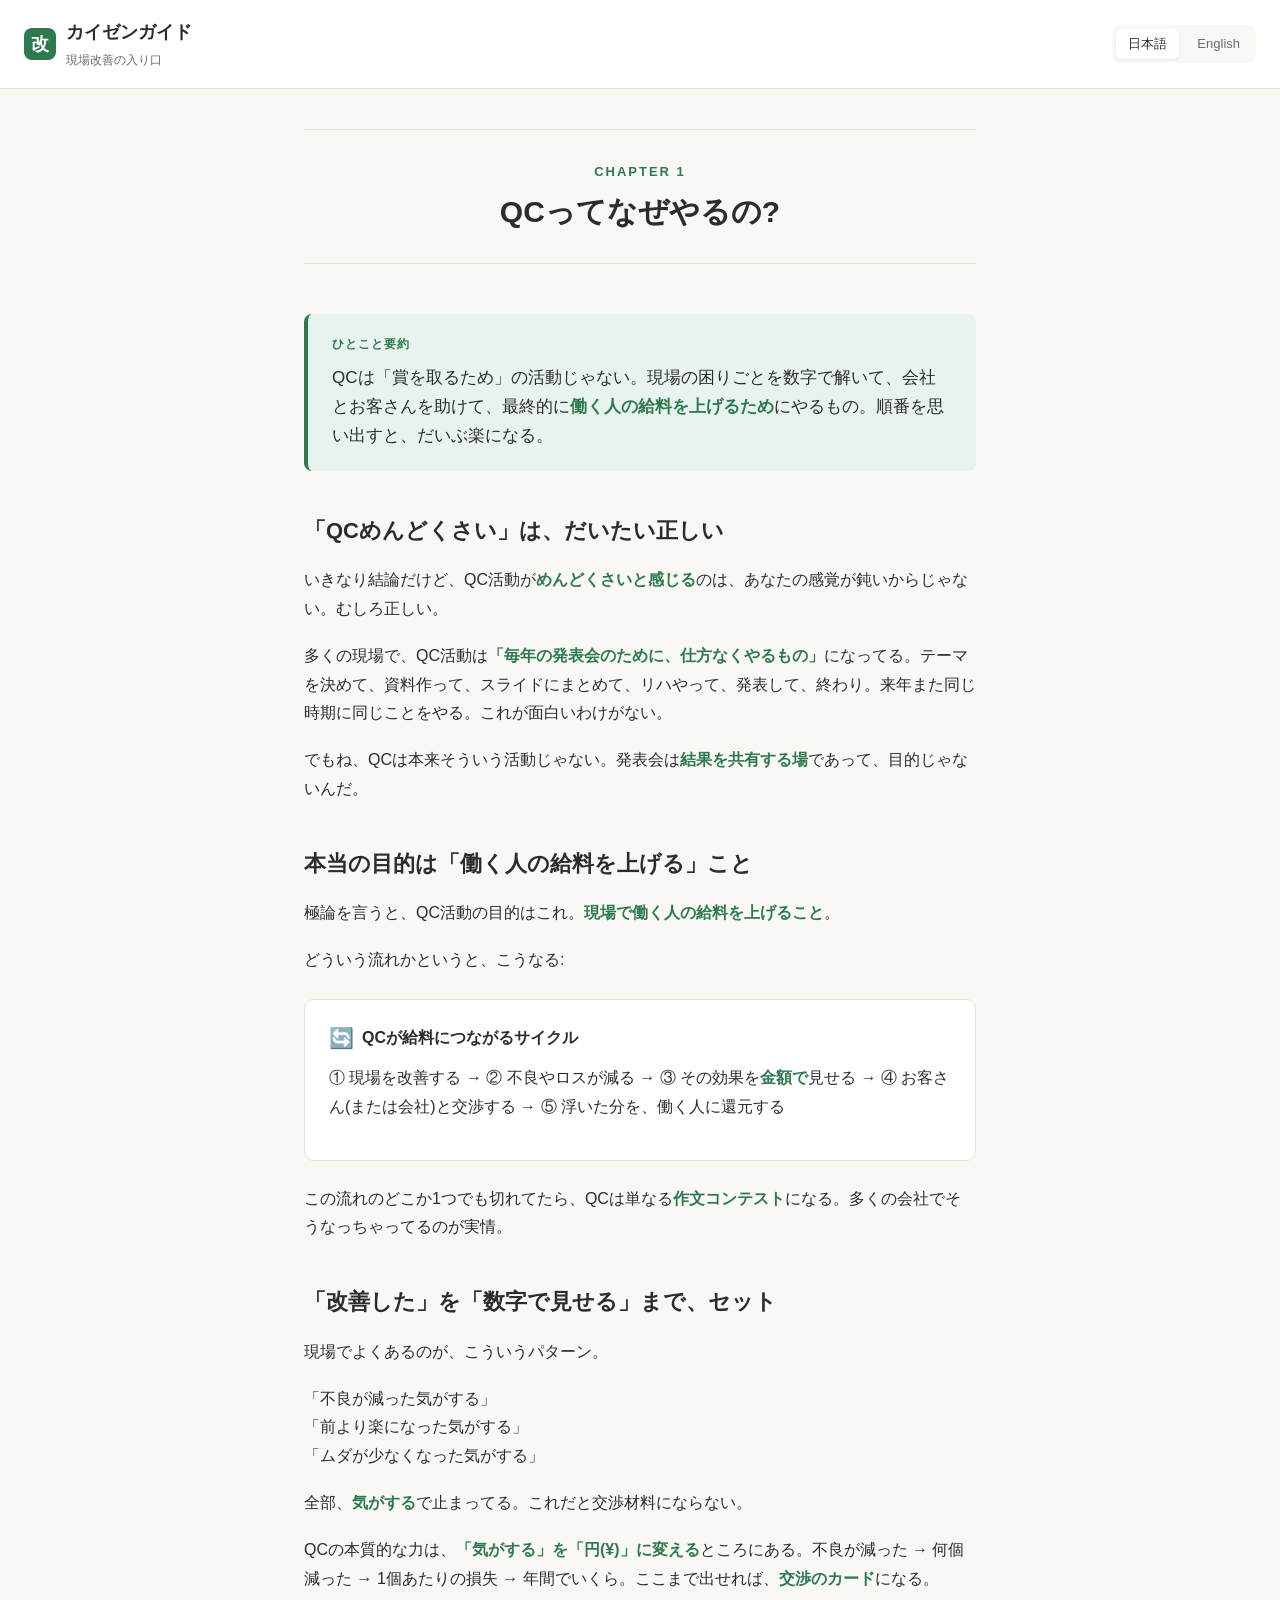
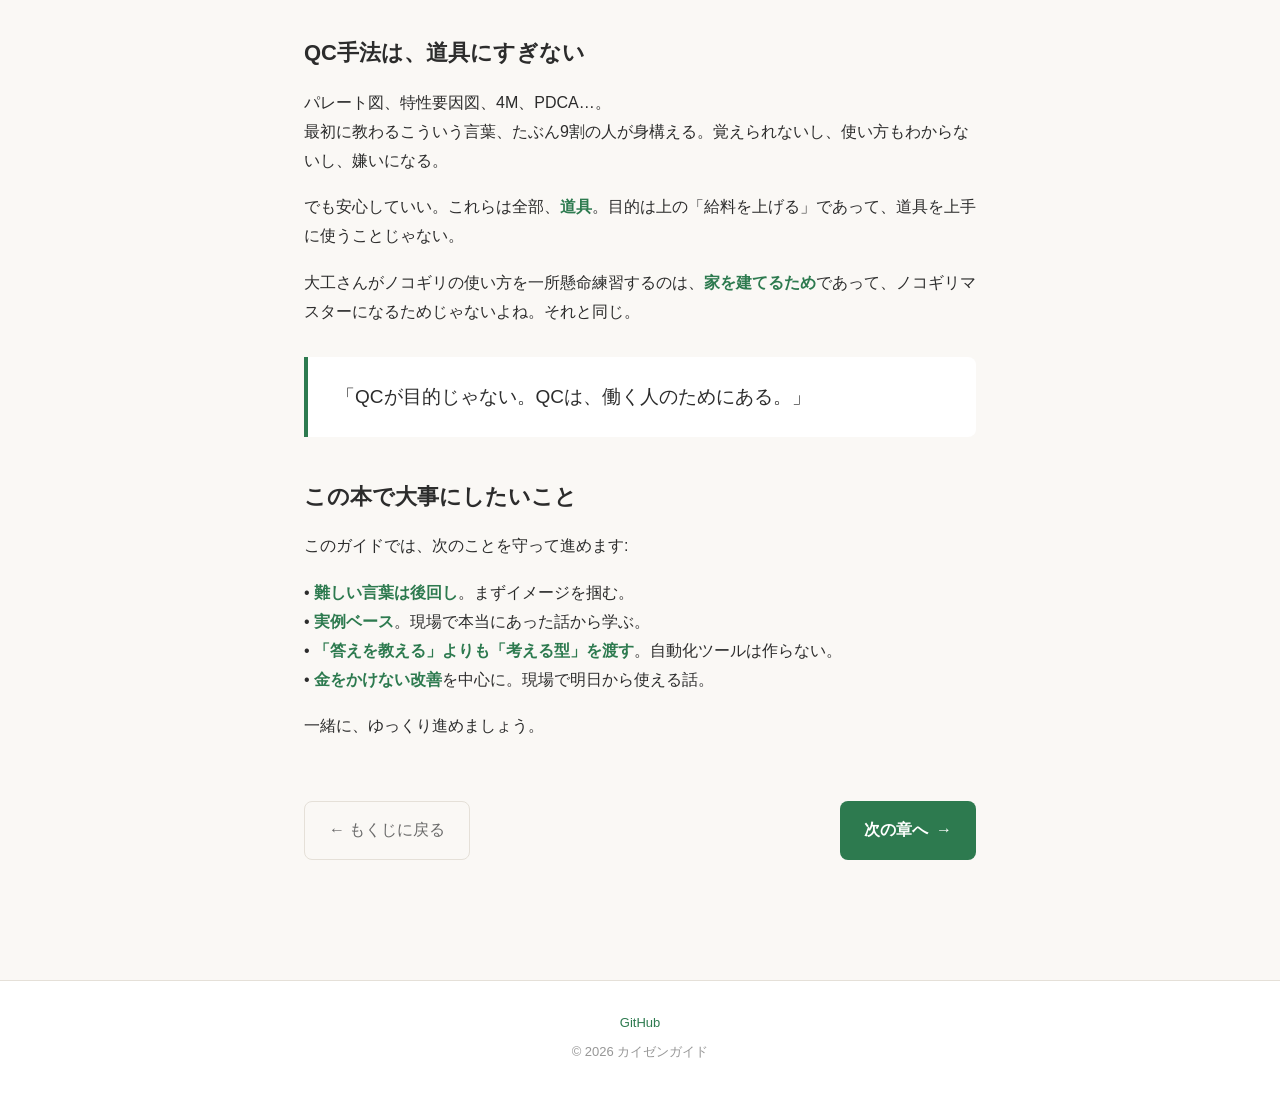
==== ch1.html @ 541c54f9 "Add files via upload" ====
<!DOCTYPE html>
<html lang="ja">
<head>
<meta charset="UTF-8">
<meta name="viewport" content="width=device-width, initial-scale=1.0">
<title>第1章 QCってなぜやるの? | カイゼンガイド</title>
<link rel="stylesheet" href="style.css">
</head>
<body>
<header>
  <a href="index.html" class="brand">
    <div class="brand-logo">改</div>
    <div>
      <div class="brand-name" data-i18n="brand">カイゼンガイド</div>
      <div class="brand-sub" data-i18n="brandSub">現場改善の入り口</div>
    </div>
  </a>
  <div class="lang-switch">
    <button class="lang-btn active" data-lang="ja" onclick="kaizenApplyLang('ja')">日本語</button>
    <button class="lang-btn" data-lang="en" onclick="kaizenApplyLang('en')">English</button>
  </div>
</header>

<article class="chapter-content">
  <div class="chapter-header">
    <div class="chapter-number-large">CHAPTER 1</div>
    <h2 data-i18n="ch1Title">QCってなぜやるの?</h2>
  </div>

  <div class="chapter-tldr">
    <div class="chapter-tldr-label" data-i18n="tldrLabel">ひとこと要約</div>
    <div class="chapter-tldr-text" data-i18n="ch1Tldr">QCは「賞を取るため」の活動じゃない。現場の困りごとを数字で解いて、会社とお客さんを助けて、最終的に<strong>働く人の給料を上げるため</strong>にやるもの。順番を思い出すと、だいぶ楽になる。</div>
  </div>

  <h3 data-i18n="ch1_h1">「QCめんどくさい」は、だいたい正しい</h3>
  <p data-i18n="ch1_p1">いきなり結論だけど、QC活動が<strong>めんどくさいと感じる</strong>のは、あなたの感覚が鈍いからじゃない。むしろ正しい。</p>
  <p data-i18n="ch1_p2">多くの現場で、QC活動は<strong>「毎年の発表会のために、仕方なくやるもの」</strong>になってる。テーマを決めて、資料作って、スライドにまとめて、リハやって、発表して、終わり。来年また同じ時期に同じことをやる。これが面白いわけがない。</p>
  <p data-i18n="ch1_p3">でもね、QCは本来そういう活動じゃない。発表会は<strong>結果を共有する場</strong>であって、目的じゃないんだ。</p>

  <h3 data-i18n="ch1_h2">本当の目的は「働く人の給料を上げる」こと</h3>
  <p data-i18n="ch1_p4">極論を言うと、QC活動の目的はこれ。<strong>現場で働く人の給料を上げること</strong>。</p>
  <p data-i18n="ch1_p5">どういう流れかというと、こうなる:</p>

  <div class="callout">
    <div class="callout-title"><span class="callout-icon">🔄</span><span data-i18n="cycleTitle">QCが給料につながるサイクル</span></div>
    <p data-i18n="cycleStep">① 現場を改善する → ② 不良やロスが減る → ③ その効果を<strong>金額で</strong>見せる → ④ お客さん(または会社)と交渉する → ⑤ 浮いた分を、働く人に還元する</p>
  </div>

  <p data-i18n="ch1_p6">この流れのどこか1つでも切れてたら、QCは単なる<strong>作文コンテスト</strong>になる。多くの会社でそうなっちゃってるのが実情。</p>

  <h3 data-i18n="ch1_h3">「改善した」を「数字で見せる」まで、セット</h3>
  <p data-i18n="ch1_p7">現場でよくあるのが、こういうパターン。</p>
  <p data-i18n="ch1_p8">「不良が減った気がする」<br>「前より楽になった気がする」<br>「ムダが少なくなった気がする」</p>
  <p data-i18n="ch1_p9">全部、<strong>気がする</strong>で止まってる。これだと交渉材料にならない。</p>
  <p data-i18n="ch1_p10">QCの本質的な力は、<strong>「気がする」を「円(¥)」に変える</strong>ところにある。不良が減った → 何個減った → 1個あたりの損失 → 年間でいくら。ここまで出せれば、<strong>交渉のカード</strong>になる。</p>

  <h3 data-i18n="ch1_h4">QC手法は、道具にすぎない</h3>
  <p data-i18n="ch1_p11">パレート図、特性要因図、4M、PDCA…。<br>最初に教わるこういう言葉、たぶん9割の人が身構える。覚えられないし、使い方もわからないし、嫌いになる。</p>
  <p data-i18n="ch1_p12">でも安心していい。これらは全部、<strong>道具</strong>。目的は上の「給料を上げる」であって、道具を上手に使うことじゃない。</p>
  <p data-i18n="ch1_p13">大工さんがノコギリの使い方を一所懸命練習するのは、<strong>家を建てるため</strong>であって、ノコギリマスターになるためじゃないよね。それと同じ。</p>

  <div class="quote" data-i18n="ch1_quote">「QCが目的じゃない。QCは、働く人のためにある。」</div>

  <h3 data-i18n="ch1_h5">この本で大事にしたいこと</h3>
  <p data-i18n="ch1_p14">このガイドでは、次のことを守って進めます:</p>
  <p data-i18n="ch1_p15">• <strong>難しい言葉は後回し</strong>。まずイメージを掴む。<br>• <strong>実例ベース</strong>。現場で本当にあった話から学ぶ。<br>• <strong>「答えを教える」よりも「考える型」を渡す</strong>。自動化ツールは作らない。<br>• <strong>金をかけない改善</strong>を中心に。現場で明日から使える話。</p>
  <p data-i18n="ch1_p16">一緒に、ゆっくり進めましょう。</p>

  <div class="next-nav">
    <a href="index.html" class="back-btn">← <span data-i18n="backToHome">もくじに戻る</span></a>
    <a href="ch2.html" class="next-btn"><span data-i18n="nextChapter">次の章へ</span> →</a>
  </div>
</article>

<footer>
  <p><a href="https://github.com/esandm4n1/kaizen-guide" target="_blank">GitHub</a></p>
  <p style="margin-top:6px; opacity:0.7;" data-i18n="copyright">© 2026 カイゼンガイド</p>
</footer>

<script src="_common.js"></script>
<script>
Object.assign(window.kaizenI18n.ja, {
  tldrLabel: "ひとこと要約",
  ch1Title: "QCってなぜやるの?",
  ch1Tldr: 'QCは「賞を取るため」の活動じゃない。現場の困りごとを数字で解いて、会社とお客さんを助けて、最終的に<strong>働く人の給料を上げるため</strong>にやるもの。順番を思い出すと、だいぶ楽になる。',
  ch1_h1: "「QCめんどくさい」は、だいたい正しい",
  ch1_p1: 'いきなり結論だけど、QC活動が<strong>めんどくさいと感じる</strong>のは、あなたの感覚が鈍いからじゃない。むしろ正しい。',
  ch1_p2: '多くの現場で、QC活動は<strong>「毎年の発表会のために、仕方なくやるもの」</strong>になってる。テーマを決めて、資料作って、スライドにまとめて、リハやって、発表して、終わり。来年また同じ時期に同じことをやる。これが面白いわけがない。',
  ch1_p3: 'でもね、QCは本来そういう活動じゃない。発表会は<strong>結果を共有する場</strong>であって、目的じゃないんだ。',
  ch1_h2: "本当の目的は「働く人の給料を上げる」こと",
  ch1_p4: '極論を言うと、QC活動の目的はこれ。<strong>現場で働く人の給料を上げること</strong>。',
  ch1_p5: 'どういう流れかというと、こうなる:',
  cycleTitle: "QCが給料につながるサイクル",
  cycleStep: '① 現場を改善する → ② 不良やロスが減る → ③ その効果を<strong>金額で</strong>見せる → ④ お客さん(または会社)と交渉する → ⑤ 浮いた分を、働く人に還元する',
  ch1_p6: 'この流れのどこか1つでも切れてたら、QCは単なる<strong>作文コンテスト</strong>になる。多くの会社でそうなっちゃってるのが実情。',
  ch1_h3: "「改善した」を「数字で見せる」まで、セット",
  ch1_p7: '現場でよくあるのが、こういうパターン。',
  ch1_p8: '「不良が減った気がする」<br>「前より楽になった気がする」<br>「ムダが少なくなった気がする」',
  ch1_p9: '全部、<strong>気がする</strong>で止まってる。これだと交渉材料にならない。',
  ch1_p10: 'QCの本質的な力は、<strong>「気がする」を「円(¥)」に変える</strong>ところにある。不良が減った → 何個減った → 1個あたりの損失 → 年間でいくら。ここまで出せれば、<strong>交渉のカード</strong>になる。',
  ch1_h4: "QC手法は、道具にすぎない",
  ch1_p11: 'パレート図、特性要因図、4M、PDCA…。<br>最初に教わるこういう言葉、たぶん9割の人が身構える。覚えられないし、使い方もわからないし、嫌いになる。',
  ch1_p12: 'でも安心していい。これらは全部、<strong>道具</strong>。目的は上の「給料を上げる」であって、道具を上手に使うことじゃない。',
  ch1_p13: '大工さんがノコギリの使い方を一所懸命練習するのは、<strong>家を建てるため</strong>であって、ノコギリマスターになるためじゃないよね。それと同じ。',
  ch1_quote: '「QCが目的じゃない。QCは、働く人のためにある。」',
  ch1_h5: "この本で大事にしたいこと",
  ch1_p14: 'このガイドでは、次のことを守って進めます:',
  ch1_p15: '• <strong>難しい言葉は後回し</strong>。まずイメージを掴む。<br>• <strong>実例ベース</strong>。現場で本当にあった話から学ぶ。<br>• <strong>「答えを教える」よりも「考える型」を渡す</strong>。自動化ツールは作らない。<br>• <strong>金をかけない改善</strong>を中心に。現場で明日から使える話。',
  ch1_p16: '一緒に、ゆっくり進めましょう。'
});
Object.assign(window.kaizenI18n.en, {
  tldrLabel: "TL;DR",
  ch1Title: "Why do we even do QC?",
  ch1Tldr: 'QC is not an activity "to win awards." It\'s for solving shop floor problems with numbers, helping the company and the customer, and ultimately <strong>raising the wages of the people who work there</strong>. Remember the order, and things get a lot easier.',
  ch1_h1: '"QC is a pain" - you\'re basically right',
  ch1_p1: 'Right off the bat: if you feel QC activities are <strong>a pain</strong>, it\'s not because your senses are dull. You\'re actually right.',
  ch1_p2: 'At many shop floors, QC has become <strong>"something we do reluctantly for the annual presentation."</strong> Pick a theme, make the slides, rehearse, present, done. Same thing next year. No way this is fun.',
  ch1_p3: 'But QC was never supposed to be that. The presentation is a <strong>place to share results</strong>, not the purpose.',
  ch1_h2: 'The real purpose is "to raise the wages of workers"',
  ch1_p4: 'Putting it bluntly, this is what QC is for: <strong>to raise the wages of the people working on the shop floor</strong>.',
  ch1_p5: 'Here\'s how the flow works:',
  cycleTitle: "The cycle from QC to higher wages",
  cycleStep: '① Improve the shop floor → ② Defects and losses decrease → ③ Show the effect <strong>in money</strong> → ④ Negotiate with the customer (or the company) → ⑤ Return the savings to the workers',
  ch1_p6: 'If any one of these links breaks, QC becomes just an <strong>essay contest</strong>. That\'s the reality at most companies.',
  ch1_h3: '"Improved" must include "shown in numbers"',
  ch1_p7: 'A common pattern on the shop floor:',
  ch1_p8: '"I feel like defects went down."<br>"I feel like things got easier."<br>"I feel like there\'s less waste."',
  ch1_p9: 'All stuck at <strong>"I feel like"</strong>. That won\'t work as a negotiation card.',
  ch1_p10: 'The real power of QC is to <strong>convert "I feel like" into "dollars (or yen)"</strong>. Defects down → how many → loss per unit → annual total. Once you get here, it becomes a <strong>negotiation card</strong>.',
  ch1_h4: "QC methods are just tools",
  ch1_p11: 'Pareto charts, fishbone diagrams, 4M, PDCA...<br>These are the words most people get scared of from day one. Hard to remember, hard to use, easy to hate.',
  ch1_p12: 'But don\'t worry. These are all just <strong>tools</strong>. The purpose is "raising wages" above - not mastering the tools.',
  ch1_p13: 'A carpenter practices using a saw <strong>to build a house</strong>, not to become a saw master. Same thing here.',
  ch1_quote: '"QC is not the goal. QC exists for the people who work."',
  ch1_h5: "What this book cares about",
  ch1_p14: 'In this guide, we keep these promises:',
  ch1_p15: '• <strong>Hard words come later</strong>. Grasp the image first.<br>• <strong>Example-based</strong>. Learn from real shop floor stories.<br>• <strong>"Hand over thinking patterns" rather than "give answers"</strong>. We don\'t build automation.<br>• <strong>Improvements without spending money</strong>. Things you can use tomorrow.',
  ch1_p16: 'Let\'s go slowly, together.'
});
kaizenInitLang();
</script>
</body>
</html>
---- style.css ----
/* カイゼンガイド 共通スタイル */
* { box-sizing: border-box; margin: 0; padding: 0; }
:root {
  --bg: #faf8f5;
  --text: #2c2c2c;
  --sub: #6b6b6b;
  --accent: #2d7a4f;
  --accent-light: #e8f3ed;
  --border: #e5e0d8;
  --card: #ffffff;
  --highlight: #fff4d6;
  --warn: #b8541e;
  --warn-light: #fbece2;
}
html { scroll-behavior: smooth; }
body {
  font-family: -apple-system, BlinkMacSystemFont, "Hiragino Sans", "Yu Gothic", "Segoe UI", sans-serif;
  background: var(--bg);
  color: var(--text);
  line-height: 1.8;
  font-size: 16px;
}

/* Header */
header {
  background: var(--card);
  border-bottom: 1px solid var(--border);
  padding: 16px 24px;
  position: sticky; top: 0; z-index: 100;
  display: flex; justify-content: space-between; align-items: center;
  flex-wrap: wrap; gap: 12px;
}
.brand { display: flex; align-items: center; gap: 10px; text-decoration: none; color: var(--text); }
.brand-logo {
  width: 32px; height: 32px; background: var(--accent);
  border-radius: 8px; display: flex; align-items: center; justify-content: center;
  color: white; font-weight: 700; font-size: 18px;
}
.brand-name { font-weight: 700; font-size: 18px; }
.brand-sub { font-size: 12px; color: var(--sub); margin-top: 2px; }
.lang-switch { display: flex; gap: 6px; background: var(--bg); padding: 4px; border-radius: 8px; }
.lang-btn {
  padding: 6px 12px; border: none; background: transparent; cursor: pointer;
  border-radius: 6px; font-size: 13px; color: var(--sub); transition: all 0.2s;
}
.lang-btn.active { background: var(--card); color: var(--text); box-shadow: 0 1px 3px rgba(0,0,0,0.08); }

/* Hero (home) */
.hero { max-width: 820px; margin: 0 auto; padding: 60px 24px 40px; text-align: center; }
.hero h1 { font-size: 36px; line-height: 1.3; margin-bottom: 16px; font-weight: 800; }
.hero h1 .accent { color: var(--accent); }
.hero p { font-size: 17px; color: var(--sub); max-width: 600px; margin: 0 auto; }

/* Chapter list (home) */
.chapter-nav { max-width: 820px; margin: 0 auto; padding: 20px 24px 40px; }
.chapter-nav-title { font-size: 13px; color: var(--sub); text-transform: uppercase; letter-spacing: 1px; margin-bottom: 12px; }
.chapter-list { list-style: none; display: grid; gap: 10px; }
.chapter-item {
  display: flex; align-items: center; gap: 14px; padding: 14px 18px;
  background: var(--card); border: 1px solid var(--border); border-radius: 10px;
  text-decoration: none; color: var(--text); transition: all 0.2s;
}
.chapter-item:hover { border-color: var(--accent); transform: translateX(2px); }
.chapter-item.locked { opacity: 0.5; cursor: default; }
.chapter-item.locked:hover { border-color: var(--border); transform: none; }
.chapter-num {
  width: 28px; height: 28px; background: var(--accent-light); color: var(--accent);
  border-radius: 50%; display: flex; align-items: center; justify-content: center;
  font-weight: 700; font-size: 14px; flex-shrink: 0;
}
.chapter-item.locked .chapter-num { background: #eee; color: #aaa; }
.chapter-title { flex: 1; font-weight: 500; }
.chapter-badge { font-size: 11px; padding: 3px 8px; border-radius: 10px; background: var(--highlight); color: #a57800; }

/* Chapter content */
.chapter-content { max-width: 720px; margin: 40px auto; padding: 0 24px 80px; }
.chapter-header { text-align: center; margin-bottom: 50px; padding: 30px 0; border-top: 1px solid var(--border); border-bottom: 1px solid var(--border); }
.chapter-number-large { font-size: 13px; color: var(--accent); letter-spacing: 2px; margin-bottom: 8px; font-weight: 600; }
.chapter-content h2 { font-size: 30px; line-height: 1.4; font-weight: 800; }
.chapter-tldr { background: var(--accent-light); border-left: 4px solid var(--accent); padding: 20px 24px; border-radius: 8px; margin-bottom: 40px; }
.chapter-tldr-label { font-size: 12px; color: var(--accent); font-weight: 700; letter-spacing: 1px; margin-bottom: 8px; }
.chapter-tldr-text { font-size: 17px; line-height: 1.7; }
.chapter-content h3 { font-size: 22px; margin: 40px 0 16px; font-weight: 700; }
.chapter-content p { margin-bottom: 18px; }
.chapter-content strong { color: var(--accent); font-weight: 700; }

/* Callouts */
.callout { background: var(--card); border: 1px solid var(--border); border-radius: 10px; padding: 20px 24px; margin: 24px 0; }
.callout-title { font-weight: 700; margin-bottom: 8px; display: flex; align-items: center; gap: 8px; }
.callout-icon { font-size: 20px; }
.warn-box { background: var(--warn-light); border-left: 4px solid var(--warn); padding: 20px 24px; border-radius: 8px; margin: 24px 0; }
.warn-box .callout-title { color: var(--warn); }
.warn-box strong { color: var(--warn); }

/* Quote */
.quote { font-size: 19px; line-height: 1.7; color: var(--text); padding: 24px 28px; border-left: 4px solid var(--accent); background: var(--card); margin: 30px 0; font-weight: 500; border-radius: 0 8px 8px 0; }

/* Order compare (ch2) */
.order-compare { display: grid; grid-template-columns: 1fr 1fr; gap: 16px; margin: 24px 0; }
.order-box { background: var(--card); border: 1px solid var(--border); border-radius: 10px; padding: 18px 20px; }
.order-box.bad { border-color: var(--warn); border-width: 2px; }
.order-box.good { border-color: var(--accent); border-width: 2px; }
.order-label { font-size: 12px; font-weight: 700; letter-spacing: 1px; margin-bottom: 10px; }
.order-box.bad .order-label { color: var(--warn); }
.order-box.good .order-label { color: var(--accent); }
.order-steps { font-size: 14px; line-height: 1.8; }

/* Tool grid (ch3) */
.tool-grid { display: grid; gap: 14px; margin: 24px 0; }
.tool-card { background: var(--card); border: 1px solid var(--border); border-radius: 10px; padding: 18px 22px; display: grid; grid-template-columns: auto 1fr; gap: 16px; align-items: start; }
.tool-card.king { border-color: var(--accent); border-width: 2px; background: linear-gradient(to right, var(--accent-light) 0%, var(--card) 40%); }
.tool-icon { width: 44px; height: 44px; background: var(--accent-light); border-radius: 10px; display: flex; align-items: center; justify-content: center; font-size: 22px; flex-shrink: 0; }
.tool-card.king .tool-icon { background: var(--accent); color: white; }
.tool-head { display: flex; align-items: baseline; gap: 10px; flex-wrap: wrap; margin-bottom: 6px; }
.tool-name { font-weight: 700; font-size: 17px; }
.tool-tag { font-size: 11px; padding: 2px 8px; border-radius: 10px; background: var(--highlight); color: #a57800; font-weight: 600; }
.tool-tag.king { background: var(--accent); color: white; }
.tool-use { font-size: 14px; color: var(--sub); line-height: 1.6; }
.tool-use strong { color: var(--text); font-weight: 600; }

/* Navigation */
.next-nav { margin-top: 60px; display: flex; justify-content: space-between; gap: 12px; flex-wrap: wrap; }
.next-btn { background: var(--accent); color: white; padding: 14px 24px; border-radius: 8px; text-decoration: none; font-weight: 600; display: inline-flex; align-items: center; gap: 8px; transition: all 0.2s; }
.next-btn:hover { background: #256840; transform: translateX(2px); }
.next-btn.disabled { background: #bbb; cursor: default; pointer-events: none; }
.back-btn { background: transparent; color: var(--sub); padding: 14px 24px; border-radius: 8px; text-decoration: none; font-weight: 500; border: 1px solid var(--border); }
.back-btn:hover { background: var(--card); }

/* Footer */
footer { border-top: 1px solid var(--border); padding: 30px 24px; text-align: center; color: var(--sub); font-size: 13px; background: var(--card); }
footer a { color: var(--accent); text-decoration: none; }

/* Mobile */
@media (max-width: 600px) {
  .hero h1 { font-size: 28px; }
  .chapter-content h2 { font-size: 24px; }
  .chapter-content h3 { font-size: 19px; }
  header { padding: 14px 16px; }
  .hero { padding: 40px 16px 30px; }
  .order-compare { grid-template-columns: 1fr; }
}
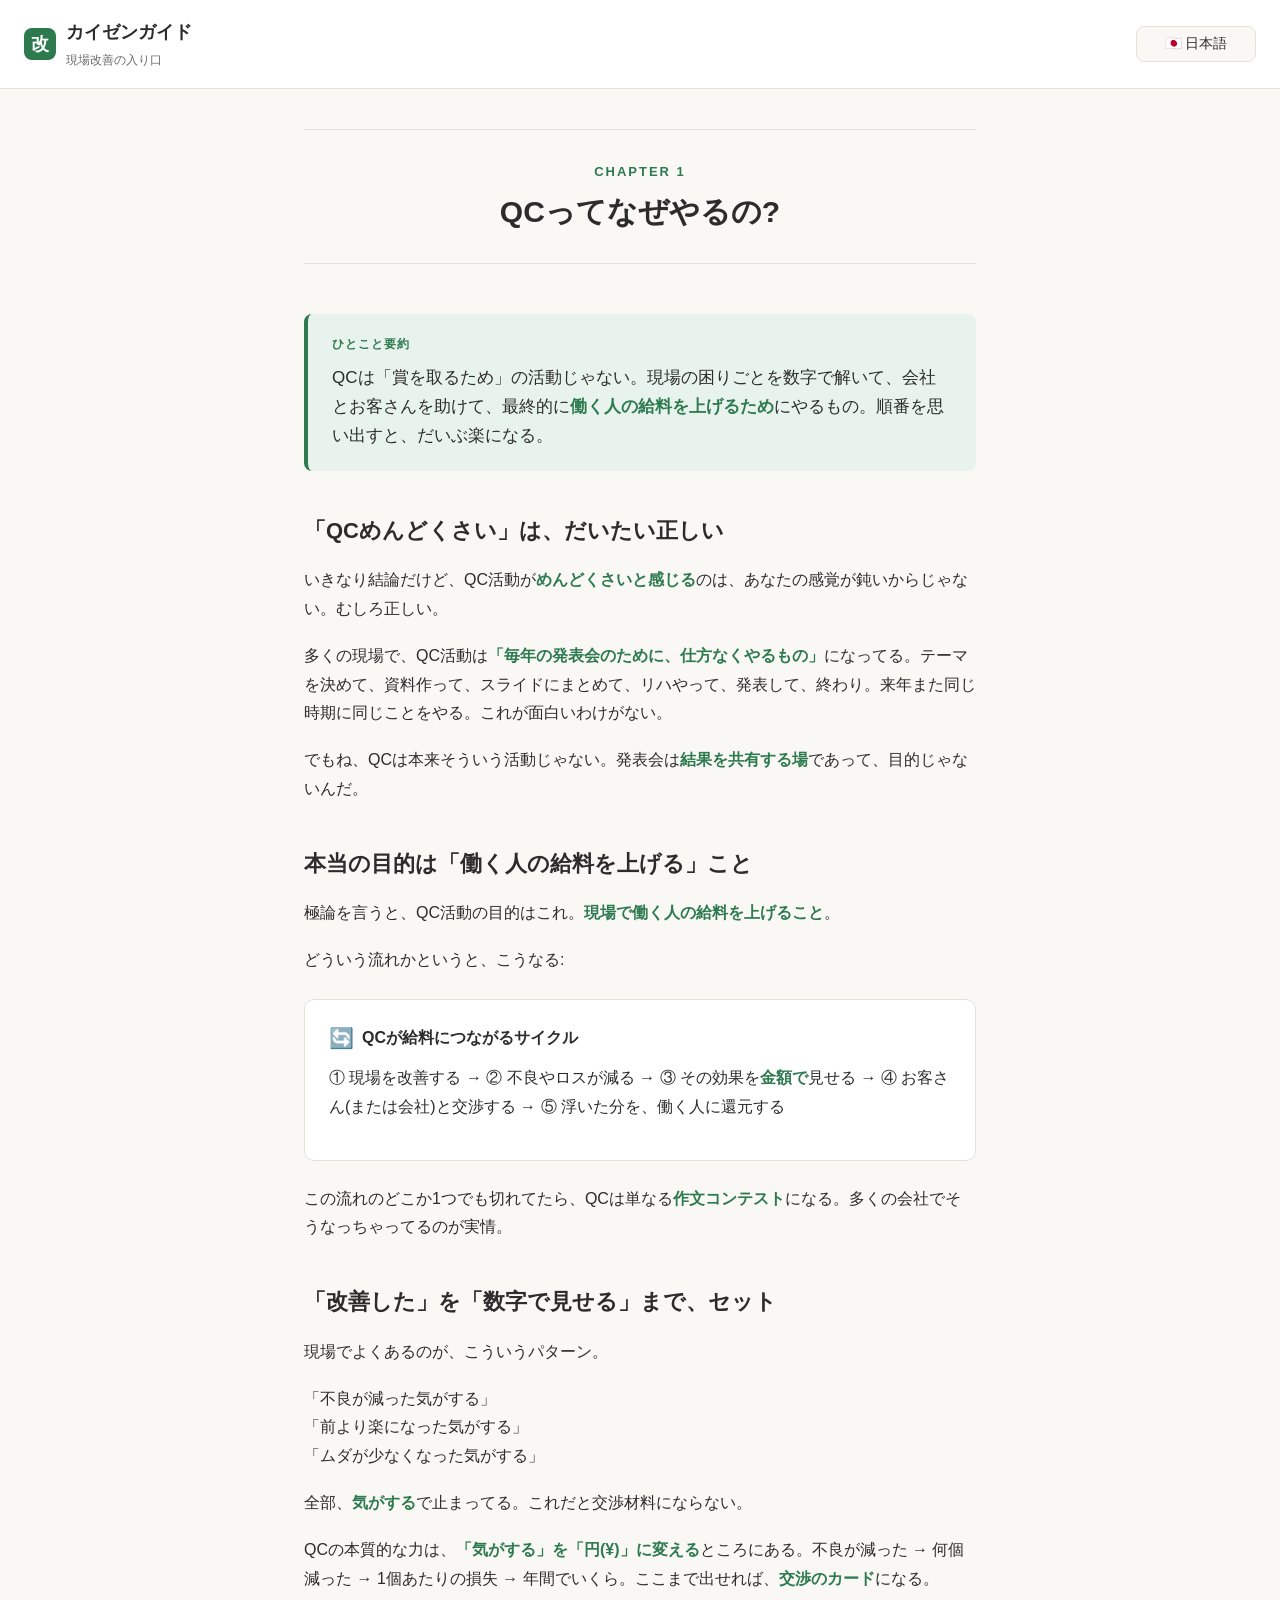
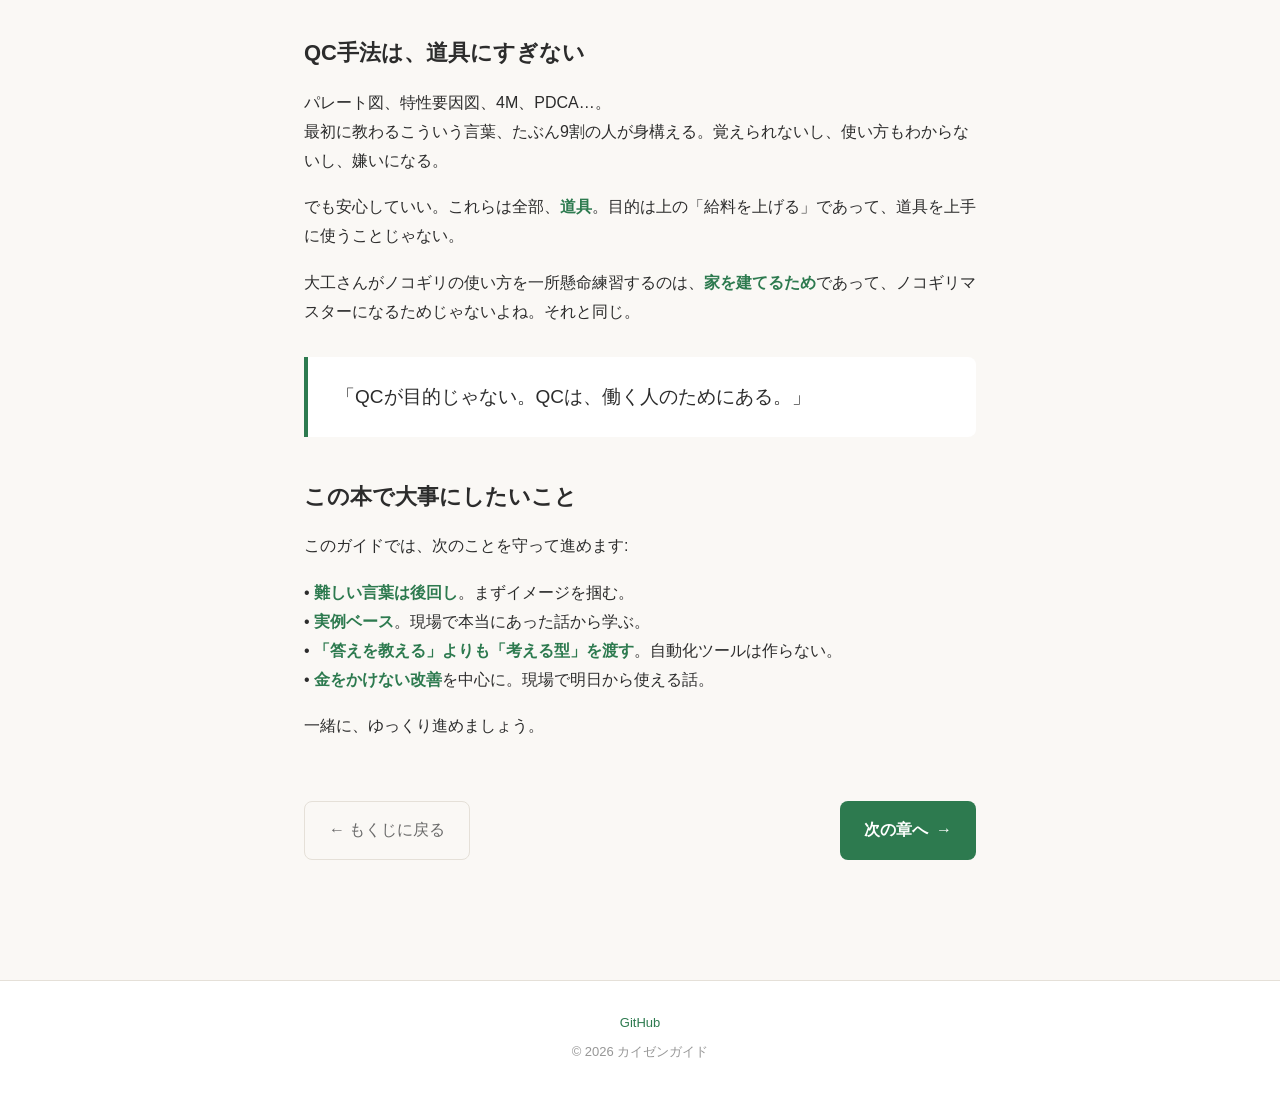
==== commit 67352f59: "Add files via upload" ====
--- a/ch1.html
+++ b/ch1.html
@@ -15,15 +15,12 @@
       <div class="brand-sub" data-i18n="brandSub">現場改善の入り口</div>
     </div>
   </a>
-  <div class="lang-switch">
-    <button class="lang-btn active" data-lang="ja" onclick="kaizenApplyLang('ja')">日本語</button>
-    <button class="lang-btn" data-lang="en" onclick="kaizenApplyLang('en')">English</button>
-  </div>
+  <div class="lang-switch"></div>
 </header>
 
 <article class="chapter-content">
   <div class="chapter-header">
-    <div class="chapter-number-large">CHAPTER 1</div>
+    <div class="chapter-number-large" data-i18n="ch1Label">CHAPTER 1</div>
     <h2 data-i18n="ch1Title">QCってなぜやるの?</h2>
   </div>
 
@@ -79,8 +76,9 @@
 
 <script src="_common.js"></script>
 <script>
+// 日本語
 Object.assign(window.kaizenI18n.ja, {
-  tldrLabel: "ひとこと要約",
+  ch1Label: "CHAPTER 1",
   ch1Title: "QCってなぜやるの?",
   ch1Tldr: 'QCは「賞を取るため」の活動じゃない。現場の困りごとを数字で解いて、会社とお客さんを助けて、最終的に<strong>働く人の給料を上げるため</strong>にやるもの。順番を思い出すと、だいぶ楽になる。',
   ch1_h1: "「QCめんどくさい」は、だいたい正しい",
@@ -108,11 +106,13 @@
   ch1_p15: '• <strong>難しい言葉は後回し</strong>。まずイメージを掴む。<br>• <strong>実例ベース</strong>。現場で本当にあった話から学ぶ。<br>• <strong>「答えを教える」よりも「考える型」を渡す</strong>。自動化ツールは作らない。<br>• <strong>金をかけない改善</strong>を中心に。現場で明日から使える話。',
   ch1_p16: '一緒に、ゆっくり進めましょう。'
 });
+
+// 英語
 Object.assign(window.kaizenI18n.en, {
-  tldrLabel: "TL;DR",
+  ch1Label: "CHAPTER 1",
   ch1Title: "Why do we even do QC?",
   ch1Tldr: 'QC is not an activity "to win awards." It\'s for solving shop floor problems with numbers, helping the company and the customer, and ultimately <strong>raising the wages of the people who work there</strong>. Remember the order, and things get a lot easier.',
-  ch1_h1: '"QC is a pain" - you\'re basically right',
+  ch1_h1: '"QC is a pain" — you\'re basically right',
   ch1_p1: 'Right off the bat: if you feel QC activities are <strong>a pain</strong>, it\'s not because your senses are dull. You\'re actually right.',
   ch1_p2: 'At many shop floors, QC has become <strong>"something we do reluctantly for the annual presentation."</strong> Pick a theme, make the slides, rehearse, present, done. Same thing next year. No way this is fun.',
   ch1_p3: 'But QC was never supposed to be that. The presentation is a <strong>place to share results</strong>, not the purpose.',
@@ -129,7 +129,7 @@
   ch1_p10: 'The real power of QC is to <strong>convert "I feel like" into "dollars (or yen)"</strong>. Defects down → how many → loss per unit → annual total. Once you get here, it becomes a <strong>negotiation card</strong>.',
   ch1_h4: "QC methods are just tools",
   ch1_p11: 'Pareto charts, fishbone diagrams, 4M, PDCA...<br>These are the words most people get scared of from day one. Hard to remember, hard to use, easy to hate.',
-  ch1_p12: 'But don\'t worry. These are all just <strong>tools</strong>. The purpose is "raising wages" above - not mastering the tools.',
+  ch1_p12: 'But don\'t worry. These are all just <strong>tools</strong>. The purpose is "raising wages" above — not mastering the tools.',
   ch1_p13: 'A carpenter practices using a saw <strong>to build a house</strong>, not to become a saw master. Same thing here.',
   ch1_quote: '"QC is not the goal. QC exists for the people who work."',
   ch1_h5: "What this book cares about",
@@ -137,6 +137,100 @@
   ch1_p15: '• <strong>Hard words come later</strong>. Grasp the image first.<br>• <strong>Example-based</strong>. Learn from real shop floor stories.<br>• <strong>"Hand over thinking patterns" rather than "give answers"</strong>. We don\'t build automation.<br>• <strong>Improvements without spending money</strong>. Things you can use tomorrow.',
   ch1_p16: 'Let\'s go slowly, together.'
 });
+
+// ベトナム語
+Object.assign(window.kaizenI18n.vi, {
+  ch1Label: "CHƯƠNG 1",
+  ch1Title: "Tại sao phải làm QC?",
+  ch1Tldr: 'QC không phải là hoạt động "để lấy giải thưởng". Đó là việc giải quyết vấn đề hiện trường bằng con số, giúp đỡ công ty và khách hàng, và cuối cùng là <strong>để tăng lương cho người lao động</strong>. Nhớ thứ tự này, mọi thứ sẽ dễ dàng hơn nhiều.',
+  ch1_h1: '"QC phiền phức" — Bạn đúng đấy',
+  ch1_p1: 'Nói thẳng ra: nếu bạn thấy hoạt động QC <strong>phiền phức</strong>, không phải vì cảm giác của bạn sai. Bạn đúng rồi.',
+  ch1_p2: 'Ở nhiều hiện trường, QC đã trở thành <strong>"việc miễn cưỡng làm cho buổi thuyết trình hàng năm"</strong>. Chọn chủ đề, làm tài liệu, tập luyện, thuyết trình, xong. Năm sau lại lặp lại. Điều này không thể nào thú vị được.',
+  ch1_p3: 'Nhưng QC vốn không phải như vậy. Buổi thuyết trình là <strong>nơi chia sẻ kết quả</strong>, không phải là mục đích.',
+  ch1_h2: 'Mục đích thực sự là "tăng lương cho người lao động"',
+  ch1_p4: 'Nói thẳng thắn, mục đích của QC là thế này: <strong>tăng lương cho những người làm việc tại hiện trường</strong>.',
+  ch1_p5: 'Quá trình diễn ra như sau:',
+  cycleTitle: "Chu trình từ QC đến tăng lương",
+  cycleStep: '① Cải tiến hiện trường → ② Giảm lỗi và lãng phí → ③ Thể hiện hiệu quả <strong>bằng tiền</strong> → ④ Đàm phán với khách hàng (hoặc công ty) → ⑤ Chia sẻ phần dư cho người lao động',
+  ch1_p6: 'Nếu một mắt xích nào đó bị đứt, QC chỉ còn là <strong>cuộc thi viết văn</strong>. Thực tế ở nhiều công ty đều như vậy.',
+  ch1_h3: 'Từ "đã cải thiện" đến "thể hiện bằng con số" là một bộ',
+  ch1_p7: 'Mẫu thường gặp tại hiện trường:',
+  ch1_p8: '"Cảm thấy lỗi đã giảm."<br>"Cảm thấy công việc dễ hơn trước."<br>"Cảm thấy lãng phí ít đi."',
+  ch1_p9: 'Tất cả đều dừng ở <strong>"cảm thấy"</strong>. Như vậy không thể dùng làm tài liệu đàm phán.',
+  ch1_p10: 'Sức mạnh thực sự của QC là <strong>biến "cảm thấy" thành "yên (¥)"</strong>. Lỗi giảm → giảm bao nhiêu → thiệt hại mỗi đơn vị → tổng một năm. Nếu làm được đến đây, nó sẽ trở thành <strong>lá bài đàm phán</strong>.',
+  ch1_h4: "Phương pháp QC chỉ là công cụ",
+  ch1_p11: 'Biểu đồ Pareto, sơ đồ xương cá, 4M, PDCA...<br>Đây là những từ mà 9/10 người sợ ngay từ đầu. Khó nhớ, khó dùng, dễ ghét.',
+  ch1_p12: 'Nhưng yên tâm. Tất cả đều chỉ là <strong>công cụ</strong>. Mục đích là "tăng lương" ở trên, không phải là thành thạo công cụ.',
+  ch1_p13: 'Thợ mộc luyện dùng cưa là <strong>để xây nhà</strong>, không phải để trở thành bậc thầy về cưa. Điều này giống vậy.',
+  ch1_quote: '"QC không phải mục đích. QC tồn tại vì người lao động."',
+  ch1_h5: "Những điều cuốn sách này coi trọng",
+  ch1_p14: 'Trong hướng dẫn này, chúng tôi giữ những nguyên tắc sau:',
+  ch1_p15: '• <strong>Từ khó để sau</strong>. Nắm hình ảnh trước.<br>• <strong>Dựa trên ví dụ thực tế</strong>. Học từ câu chuyện thật ở hiện trường.<br>• <strong>Trao "khuôn mẫu suy nghĩ" thay vì "câu trả lời"</strong>. Không tạo công cụ tự động.<br>• <strong>Cải tiến không tốn tiền</strong> là trọng tâm. Những điều có thể áp dụng ngay từ ngày mai.',
+  ch1_p16: 'Chúng ta hãy đi từ từ, cùng nhau.'
+});
+
+// インドネシア語
+Object.assign(window.kaizenI18n.id, {
+  ch1Label: "BAB 1",
+  ch1Title: "Kenapa melakukan QC?",
+  ch1Tldr: 'QC bukan kegiatan "untuk memenangkan penghargaan". Ini untuk menyelesaikan masalah lapangan dengan angka, membantu perusahaan dan pelanggan, dan akhirnya <strong>menaikkan gaji pekerja</strong>. Ingat urutannya, semua jadi lebih mudah.',
+  ch1_h1: '"QC ribet" — Anda benar',
+  ch1_p1: 'Kesimpulan langsung: kalau Anda merasa kegiatan QC <strong>ribet</strong>, bukan karena perasaan Anda salah. Anda benar.',
+  ch1_p2: 'Di banyak lapangan, QC sudah menjadi <strong>"sesuatu yang dilakukan dengan terpaksa untuk presentasi tahunan"</strong>. Pilih tema, buat materi, latihan, presentasi, selesai. Tahun depan mengulang lagi. Tidak mungkin menarik.',
+  ch1_p3: 'Tapi QC asalnya bukan seperti itu. Presentasi adalah <strong>tempat berbagi hasil</strong>, bukan tujuan.',
+  ch1_h2: 'Tujuan sejati adalah "menaikkan gaji pekerja"',
+  ch1_p4: 'Berbicara terus terang, tujuan QC adalah ini: <strong>menaikkan gaji orang-orang yang bekerja di lapangan</strong>.',
+  ch1_p5: 'Alurnya seperti ini:',
+  cycleTitle: "Siklus dari QC ke kenaikan gaji",
+  cycleStep: '① Perbaiki lapangan → ② Cacat dan kerugian berkurang → ③ Tampilkan efeknya <strong>dalam uang</strong> → ④ Negosiasi dengan pelanggan (atau perusahaan) → ⑤ Kembalikan penghematan kepada pekerja',
+  ch1_p6: 'Kalau salah satu mata rantai putus, QC hanya menjadi <strong>kontes menulis</strong>. Kenyataan di banyak perusahaan seperti itu.',
+  ch1_h3: 'Dari "sudah diperbaiki" ke "ditunjukkan dengan angka" itu satu paket',
+  ch1_p7: 'Pola yang sering ditemui di lapangan:',
+  ch1_p8: '"Rasanya cacat berkurang."<br>"Rasanya jadi lebih mudah."<br>"Rasanya pemborosan berkurang."',
+  ch1_p9: 'Semua berhenti di <strong>"rasanya"</strong>. Ini tidak bisa dipakai sebagai bahan negosiasi.',
+  ch1_p10: 'Kekuatan sejati QC adalah <strong>mengubah "rasanya" menjadi "yen (¥)"</strong>. Cacat turun → berapa banyak → kerugian per unit → total setahun. Kalau sampai sini, menjadi <strong>kartu negosiasi</strong>.',
+  ch1_h4: "Metode QC hanyalah alat",
+  ch1_p11: 'Diagram Pareto, diagram tulang ikan, 4M, PDCA...<br>Kata-kata ini, 9 dari 10 orang langsung takut di awal. Sulit diingat, sulit dipakai, mudah dibenci.',
+  ch1_p12: 'Tapi tenang saja. Semua ini hanyalah <strong>alat</strong>. Tujuannya "menaikkan gaji" di atas, bukan menguasai alat.',
+  ch1_p13: 'Tukang kayu berlatih pakai gergaji itu <strong>untuk membangun rumah</strong>, bukan untuk jadi ahli gergaji. Sama saja.',
+  ch1_quote: '"QC bukan tujuan. QC ada untuk para pekerja."',
+  ch1_h5: "Hal yang dipegang buku ini",
+  ch1_p14: 'Dalam panduan ini, kami memegang prinsip berikut:',
+  ch1_p15: '• <strong>Kata sulit belakangan</strong>. Pahami gambaran dulu.<br>• <strong>Berbasis contoh nyata</strong>. Belajar dari cerita lapangan yang sungguhan.<br>• <strong>Memberikan "pola berpikir" daripada "jawaban"</strong>. Tidak membuat alat otomatis.<br>• <strong>Perbaikan tanpa mengeluarkan uang</strong> menjadi fokus. Hal yang bisa dipakai besok.',
+  ch1_p16: 'Mari jalan pelan-pelan, bersama-sama.'
+});
+
+// ミャンマー語
+Object.assign(window.kaizenI18n.my, {
+  ch1Label: "အခန်း ၁",
+  ch1Title: "QC ကို ဘာလို့ လုပ်ရတာလဲ?",
+  ch1Tldr: 'QC သည် "ဆု ရဖို့ အတွက်" လုပ်ငန်းမဟုတ်ပါ။ လုပ်ငန်းခွင် ပြဿနာများကို ဂဏန်းများဖြင့် ဖြေရှင်းပြီး ကုမ္ပဏီနှင့် သုံးစွဲသူအား ကူညီကာ နောက်ဆုံးတွင် <strong>လုပ်သားများ၏ လခကို တိုးမြှင့်ရန်</strong> လုပ်သည်။ အစီအစဉ်ကို မှတ်မိလျှင် အများကြီး လွယ်ကူသွားမည်။',
+  ch1_h1: '"QC က ပင်ပန်းတယ်" — သင့်ခံစားချက် မှန်ပါတယ်',
+  ch1_p1: 'တိုက်ရိုက်ပြောရရင်: QC လုပ်ငန်းသည် <strong>ပင်ပန်းသည်ဟု ခံစားရ</strong>လျှင် သင့်ခံစားချက် မမှန်၍ မဟုတ်ပါ။ အမှန်ဖြစ်ပါသည်။',
+  ch1_p2: 'လုပ်ငန်းခွင် အများတွင် QC သည် <strong>"နှစ်စဉ် တင်ပြပွဲ အတွက် မရလို့ လုပ်ရတဲ့ အရာ"</strong> ဖြစ်လာခဲ့သည်။ အကြောင်းရင်းရွေး၊ စာရွက်စာတမ်းလုပ်၊ ကြိုတင်ပြင်ဆင်၊ တင်ပြ၊ ပြီး။ နောက်နှစ် ထပ်လုပ်။ ဤသည် ပျော်စရာမဖြစ်နိုင်ပါ။',
+  ch1_p3: 'သို့သော် QC သည် မူရင်း ထိုသို့ မဟုတ်ပါ။ တင်ပြပွဲသည် <strong>ရလဒ်ကို မျှဝေရန် နေရာ</strong>ဖြစ်ပြီး ရည်ရွယ်ချက် မဟုတ်ပါ။',
+  ch1_h2: 'တကယ့်ရည်ရွယ်ချက်သည် "လုပ်သားများ၏ လခ တိုးမြှင့်ရန်"',
+  ch1_p4: 'အကောင်းဆုံးပြောရရင် QC ၏ ရည်ရွယ်ချက်သည် ဤ- <strong>လုပ်ငန်းခွင်တွင် အလုပ်လုပ်သော သူများ၏ လခကို တိုးမြှင့်ရန်</strong>။',
+  ch1_p5: 'ဖြစ်စဉ်က ဤသို့ ဖြစ်သည်:',
+  cycleTitle: "QC မှ လခတိုးရန် လည်ပတ်မှု",
+  cycleStep: '① လုပ်ငန်းခွင် တိုးတက်အောင် လုပ်သည် → ② ချွတ်ယွင်းမှုနှင့် ဆုံးရှုံးမှု လျော့သည် → ③ အကျိုးသက်ရောက်မှုကို <strong>ငွေဖြင့်</strong> ပြသည် → ④ သုံးစွဲသူ (သို့) ကုမ္ပဏီနှင့် ညှိနှိုင်းသည် → ⑤ သက်သာသော ငွေကို လုပ်သားများအား ပြန်ပေးသည်',
+  ch1_p6: 'ဤဖြစ်စဉ်၏ တစ်ဆင့်ပင် ပြတ်သွားလျှင် QC သည် <strong>စာစီစာကုံး ယှဉ်ပြိုင်ပွဲ</strong> သာ ဖြစ်သွားမည်။ ကုမ္ပဏီ အများတွင် ထိုသို့ ဖြစ်နေသည်။',
+  ch1_h3: '"တိုးတက်သည်" မှ "ဂဏန်းဖြင့် ပြသည်" အထိ တစ်ခုတည်း',
+  ch1_p7: 'လုပ်ငန်းခွင်တွင် မကြာခဏတွေ့ရသော ပုံစံ:',
+  ch1_p8: '"ချွတ်ယွင်းမှု လျော့သလို ခံစားရသည်။"<br>"ယခင်ထက် လွယ်ကူလာသလို ခံစားရသည်။"<br>"အလဟာဿ နည်းလာသလို ခံစားရသည်။"',
+  ch1_p9: 'အားလုံး <strong>"ခံစားရသည်"</strong> တွင် ရပ်တန့်သည်။ ဤသို့ဆိုလျှင် ညှိနှိုင်းရန် အထောက်အထား မဖြစ်။',
+  ch1_p10: 'QC ၏ စစ်မှန်သော အင်အားသည် <strong>"ခံစားရသည်" ကို "ယန်း (¥)" အဖြစ် ပြောင်းခြင်း</strong> တွင် ရှိသည်။ ချွတ်ယွင်းမှု လျော့ → ဘယ်လောက် လျော့ → တစ်ခုလျှင် ဆုံးရှုံးမှု → တစ်နှစ် စုစုပေါင်း။ ဤအထိ ထွက်လာလျှင် <strong>ညှိနှိုင်းရန် ကတ်</strong> ဖြစ်လာမည်။',
+  ch1_h4: "QC နည်းလမ်းများသည် ကိရိယာများသာ",
+  ch1_p11: 'Pareto ဇယား၊ ငါးရိုးပုံ၊ 4M၊ PDCA...<br>အစတွင် သင်ယူရသော ဤစကားများ၊ ၉၀% လူသည် ကြောက်ကြသည်။ မှတ်ရခက်၊ သုံးရခက်၊ မုန်းရလွယ်။',
+  ch1_p12: 'သို့သော် စိတ်ချပါ။ ဤအားလုံးသည် <strong>ကိရိယာများ</strong> သာ။ ရည်ရွယ်ချက်သည် "လခတိုးမြှင့်ရန်" ဖြစ်ပြီး ကိရိယာကို ကျွမ်းကျင်ရန် မဟုတ်။',
+  ch1_p13: 'လက်သမားက လွှာ ပြင်ရေးနည်းကို အလေးအနက် လေ့ကျင့်ရခြင်းသည် <strong>အိမ်ဆောက်ရန်</strong> ဖြစ်ပြီး လွှာ ကျွမ်းကျင်သူ ဖြစ်ရန် မဟုတ်။ အတူတူပင်။',
+  ch1_quote: '"QC သည် ရည်ရွယ်ချက် မဟုတ်။ QC သည် လုပ်သားများအတွက် ရှိသည်။"',
+  ch1_h5: "ဤစာအုပ်တွင် အရေးထားသော အရာ",
+  ch1_p14: 'ဤလမ်းညွှန်တွင် အောက်ပါတို့ကို လိုက်နာ၍ ဆက်သွားမည်:',
+  ch1_p15: '• <strong>ခက်ခဲသော စကား နောက်မှ</strong>။ ပုံရိပ်ကို အရင် ဖမ်းဆုပ်ပါ။<br>• <strong>အမှန်တကယ်သော နမူနာများ အခြေခံ</strong>။ လုပ်ငန်းခွင်တွင် ဖြစ်ခဲ့သော ပြဿနာမှ သင်ယူပါ။<br>• <strong>"အဖြေပြောပြ" ထက် "တွေးခေါ်ပုံစံ ပေးအပ်"</strong>။ အလိုအလျောက် ကိရိယာ မလုပ်။<br>• <strong>ငွေမကုန်သော တိုးတက်မှု</strong> အခြေခံ။ မနက်ဖြန်မှ သုံးနိုင်သော အကြောင်း။',
+  ch1_p16: 'အတူတူ ဖြည်းဖြည်းချင်း သွားကြပါစို့။'
+});
+
 kaizenInitLang();
 </script>
 </body>
--- a/style.css
+++ b/style.css
@@ -14,7 +14,7 @@
 }
 html { scroll-behavior: smooth; }
 body {
-  font-family: -apple-system, BlinkMacSystemFont, "Hiragino Sans", "Yu Gothic", "Segoe UI", sans-serif;
+  font-family: -apple-system, BlinkMacSystemFont, "Hiragino Sans", "Yu Gothic", "Noto Sans", "Noto Sans Myanmar", "Segoe UI", sans-serif;
   background: var(--bg);
   color: var(--text);
   line-height: 1.8;
@@ -38,12 +38,68 @@
 }
 .brand-name { font-weight: 700; font-size: 18px; }
 .brand-sub { font-size: 12px; color: var(--sub); margin-top: 2px; }
-.lang-switch { display: flex; gap: 6px; background: var(--bg); padding: 4px; border-radius: 8px; }
-.lang-btn {
-  padding: 6px 12px; border: none; background: transparent; cursor: pointer;
-  border-radius: 6px; font-size: 13px; color: var(--sub); transition: all 0.2s;
+
+/* 言語ドロップダウン */
+.lang-switch {
+  position: relative;
+  display: inline-block;
 }
-.lang-btn.active { background: var(--card); color: var(--text); box-shadow: 0 1px 3px rgba(0,0,0,0.08); }
+.lang-current {
+  background: var(--bg);
+  border: 1px solid var(--border);
+  padding: 8px 14px;
+  border-radius: 8px;
+  cursor: pointer;
+  font-size: 14px;
+  color: var(--text);
+  font-weight: 500;
+  transition: all 0.2s;
+  display: flex;
+  align-items: center;
+  gap: 6px;
+  min-width: 120px;
+  justify-content: center;
+}
+.lang-current:hover {
+  border-color: var(--accent);
+}
+.lang-menu {
+  position: absolute;
+  top: calc(100% + 4px);
+  right: 0;
+  background: var(--card);
+  border: 1px solid var(--border);
+  border-radius: 10px;
+  box-shadow: 0 4px 16px rgba(0,0,0,0.1);
+  padding: 6px;
+  display: none;
+  min-width: 160px;
+  z-index: 200;
+}
+.lang-menu.open {
+  display: block;
+}
+.lang-option {
+  display: block;
+  width: 100%;
+  padding: 10px 14px;
+  border: none;
+  background: transparent;
+  text-align: left;
+  cursor: pointer;
+  border-radius: 6px;
+  font-size: 14px;
+  color: var(--text);
+  transition: background 0.15s;
+}
+.lang-option:hover {
+  background: var(--bg);
+}
+.lang-option.active {
+  background: var(--accent-light);
+  color: var(--accent);
+  font-weight: 600;
+}
 
 /* Hero (home) */
 .hero { max-width: 820px; margin: 0 auto; padding: 60px 24px 40px; text-align: center; }
@@ -138,4 +194,6 @@
   header { padding: 14px 16px; }
   .hero { padding: 40px 16px 30px; }
   .order-compare { grid-template-columns: 1fr; }
+  .lang-current { min-width: 110px; font-size: 13px; padding: 7px 12px; }
+  .lang-menu { right: 0; left: auto; }
 }
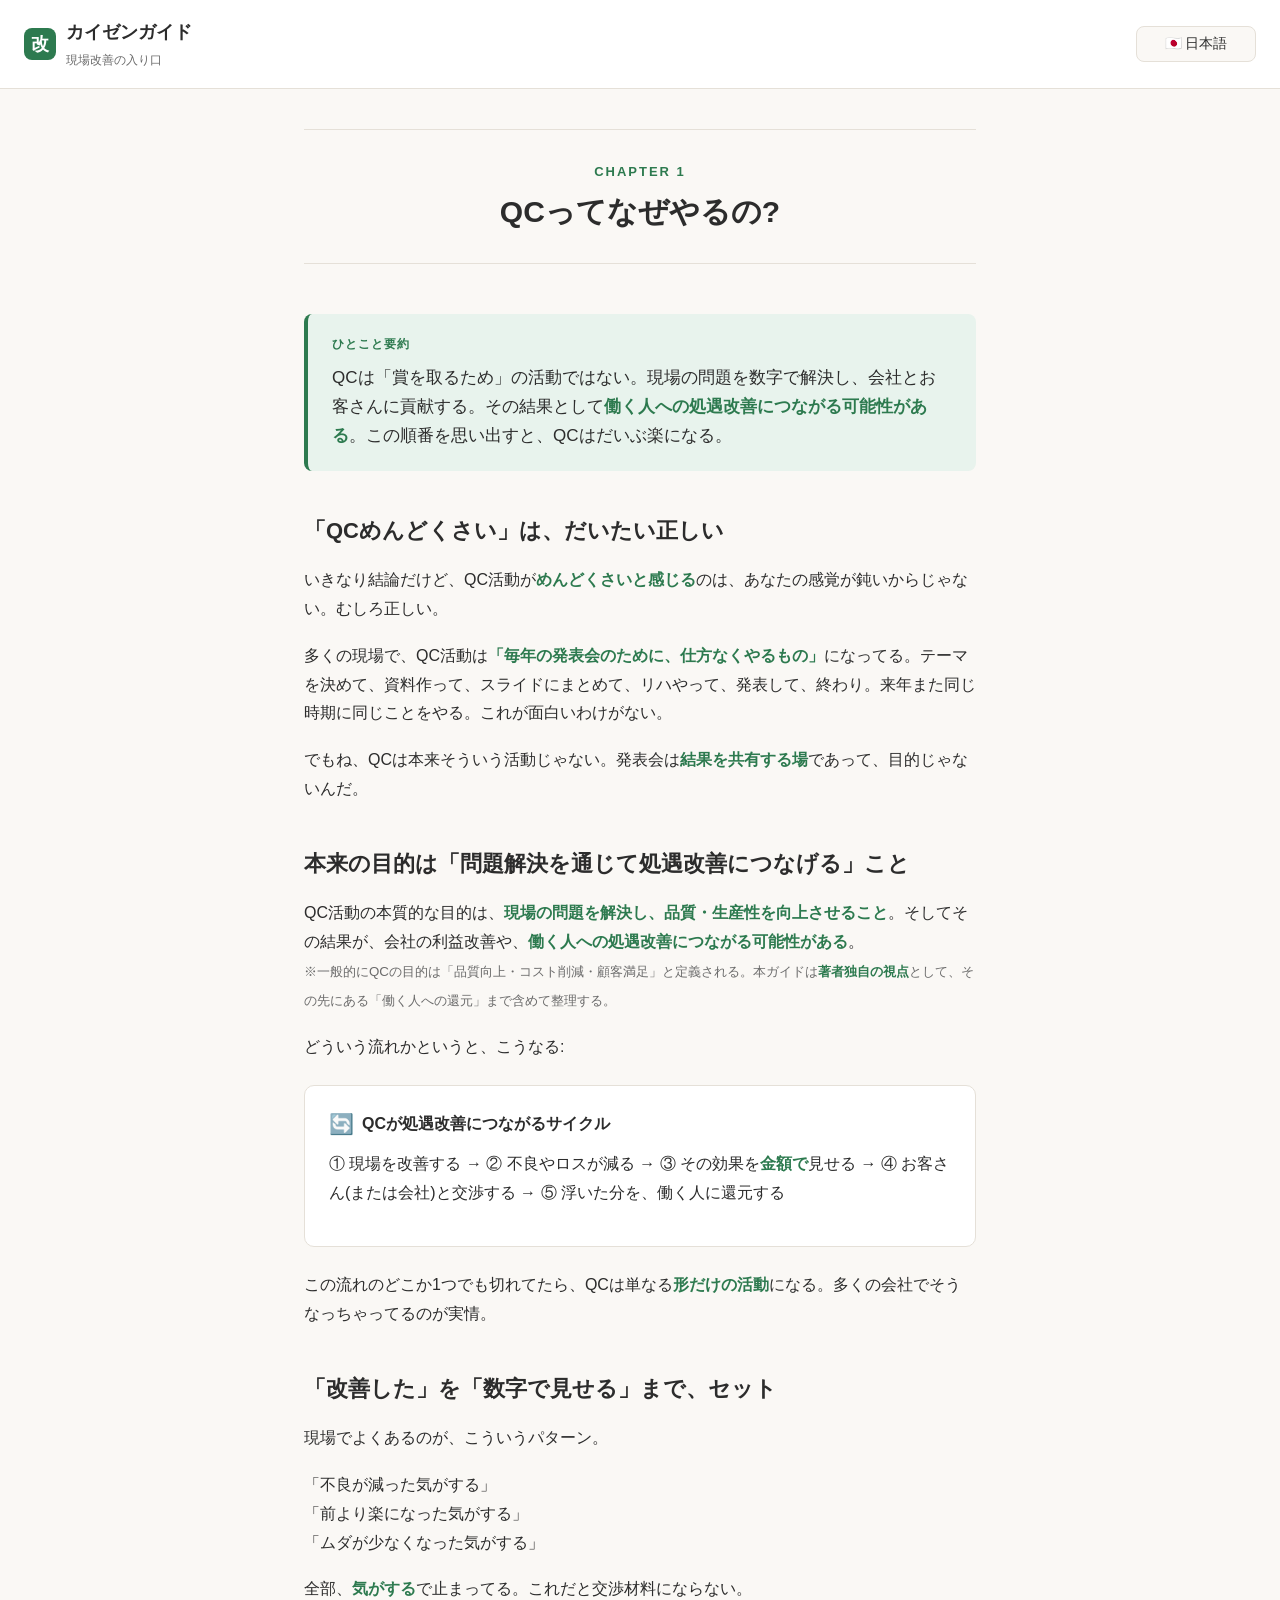
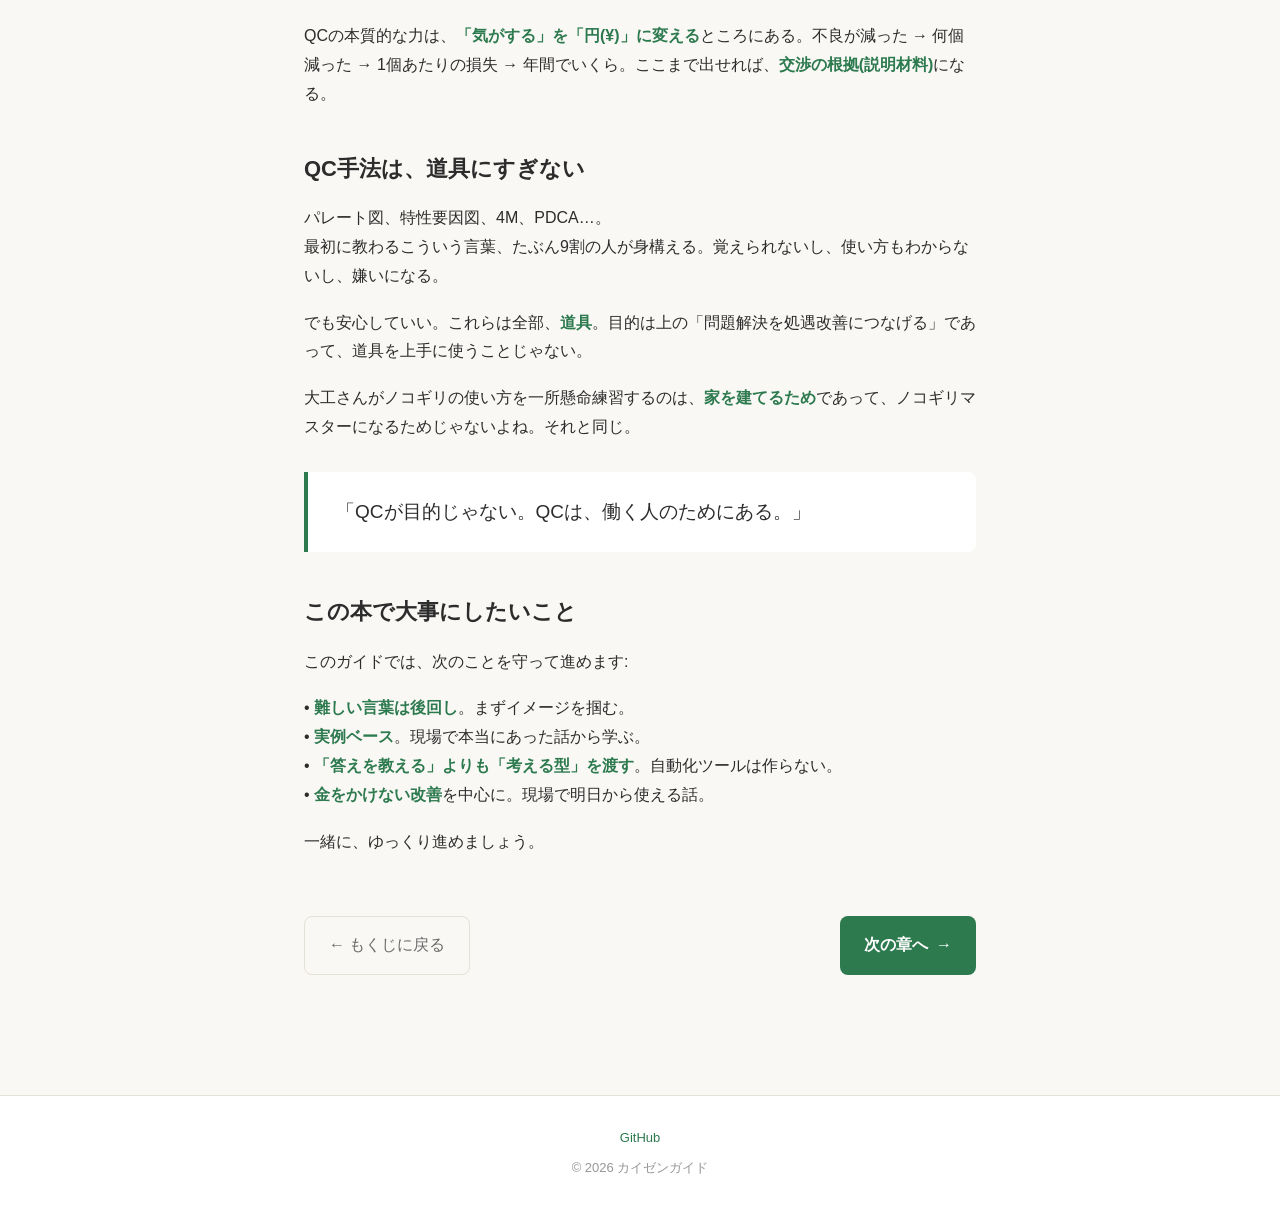
==== commit a5463816: "Add files via upload" ====
--- a/ch1.html
+++ b/ch1.html
@@ -26,7 +26,7 @@
 
   <div class="chapter-tldr">
     <div class="chapter-tldr-label" data-i18n="tldrLabel">ひとこと要約</div>
-    <div class="chapter-tldr-text" data-i18n="ch1Tldr">QCは「賞を取るため」の活動じゃない。現場の困りごとを数字で解いて、会社とお客さんを助けて、最終的に<strong>働く人の給料を上げるため</strong>にやるもの。順番を思い出すと、だいぶ楽になる。</div>
+    <div class="chapter-tldr-text" data-i18n="ch1Tldr">QCは「賞を取るため」の活動ではない。現場の問題を数字で解決し、会社とお客さんに貢献する。その結果として<strong>働く人への処遇改善につながる可能性がある</strong>。この順番を思い出すと、QCはだいぶ楽になる。</div>
   </div>
 
   <h3 data-i18n="ch1_h1">「QCめんどくさい」は、だいたい正しい</h3>
@@ -34,26 +34,26 @@
   <p data-i18n="ch1_p2">多くの現場で、QC活動は<strong>「毎年の発表会のために、仕方なくやるもの」</strong>になってる。テーマを決めて、資料作って、スライドにまとめて、リハやって、発表して、終わり。来年また同じ時期に同じことをやる。これが面白いわけがない。</p>
   <p data-i18n="ch1_p3">でもね、QCは本来そういう活動じゃない。発表会は<strong>結果を共有する場</strong>であって、目的じゃないんだ。</p>
 
-  <h3 data-i18n="ch1_h2">本当の目的は「働く人の給料を上げる」こと</h3>
-  <p data-i18n="ch1_p4">極論を言うと、QC活動の目的はこれ。<strong>現場で働く人の給料を上げること</strong>。</p>
+  <h3 data-i18n="ch1_h2">本来の目的は「問題解決を通じて処遇改善につなげる」こと</h3>
+  <p data-i18n="ch1_p4">QC活動の本質的な目的は、<strong>現場の問題を解決し、品質・生産性を向上させること</strong>。そしてその結果が、会社の利益改善や、<strong>働く人への処遇改善につながる可能性がある</strong>。<br><small style="color:var(--sub);">※一般的にQCの目的は「品質向上・コスト削減・顧客満足」と定義される。本ガイドは<strong>著者独自の視点</strong>として、その先にある「働く人への還元」まで含めて整理する。</small></p>
   <p data-i18n="ch1_p5">どういう流れかというと、こうなる:</p>
 
   <div class="callout">
-    <div class="callout-title"><span class="callout-icon">🔄</span><span data-i18n="cycleTitle">QCが給料につながるサイクル</span></div>
+    <div class="callout-title"><span class="callout-icon">🔄</span><span data-i18n="cycleTitle">QCが処遇改善につながるサイクル</span></div>
     <p data-i18n="cycleStep">① 現場を改善する → ② 不良やロスが減る → ③ その効果を<strong>金額で</strong>見せる → ④ お客さん(または会社)と交渉する → ⑤ 浮いた分を、働く人に還元する</p>
   </div>
 
-  <p data-i18n="ch1_p6">この流れのどこか1つでも切れてたら、QCは単なる<strong>作文コンテスト</strong>になる。多くの会社でそうなっちゃってるのが実情。</p>
+  <p data-i18n="ch1_p6">この流れのどこか1つでも切れてたら、QCは単なる<strong>形だけの活動</strong>になる。多くの会社でそうなっちゃってるのが実情。</p>
 
   <h3 data-i18n="ch1_h3">「改善した」を「数字で見せる」まで、セット</h3>
   <p data-i18n="ch1_p7">現場でよくあるのが、こういうパターン。</p>
   <p data-i18n="ch1_p8">「不良が減った気がする」<br>「前より楽になった気がする」<br>「ムダが少なくなった気がする」</p>
   <p data-i18n="ch1_p9">全部、<strong>気がする</strong>で止まってる。これだと交渉材料にならない。</p>
-  <p data-i18n="ch1_p10">QCの本質的な力は、<strong>「気がする」を「円(¥)」に変える</strong>ところにある。不良が減った → 何個減った → 1個あたりの損失 → 年間でいくら。ここまで出せれば、<strong>交渉のカード</strong>になる。</p>
+  <p data-i18n="ch1_p10">QCの本質的な力は、<strong>「気がする」を「円(¥)」に変える</strong>ところにある。不良が減った → 何個減った → 1個あたりの損失 → 年間でいくら。ここまで出せれば、<strong>交渉の根拠(説明材料)</strong>になる。</p>
 
   <h3 data-i18n="ch1_h4">QC手法は、道具にすぎない</h3>
   <p data-i18n="ch1_p11">パレート図、特性要因図、4M、PDCA…。<br>最初に教わるこういう言葉、たぶん9割の人が身構える。覚えられないし、使い方もわからないし、嫌いになる。</p>
-  <p data-i18n="ch1_p12">でも安心していい。これらは全部、<strong>道具</strong>。目的は上の「給料を上げる」であって、道具を上手に使うことじゃない。</p>
+  <p data-i18n="ch1_p12">でも安心していい。これらは全部、<strong>道具</strong>。目的は上の「問題解決を処遇改善につなげる」であって、道具を上手に使うことじゃない。</p>
   <p data-i18n="ch1_p13">大工さんがノコギリの使い方を一所懸命練習するのは、<strong>家を建てるため</strong>であって、ノコギリマスターになるためじゃないよね。それと同じ。</p>
 
   <div class="quote" data-i18n="ch1_quote">「QCが目的じゃない。QCは、働く人のためにある。」</div>
@@ -80,25 +80,25 @@
 Object.assign(window.kaizenI18n.ja, {
   ch1Label: "CHAPTER 1",
   ch1Title: "QCってなぜやるの?",
-  ch1Tldr: 'QCは「賞を取るため」の活動じゃない。現場の困りごとを数字で解いて、会社とお客さんを助けて、最終的に<strong>働く人の給料を上げるため</strong>にやるもの。順番を思い出すと、だいぶ楽になる。',
+  ch1Tldr: 'QCは「賞を取るため」の活動ではない。現場の問題を数字で解決し、会社とお客さんに貢献する。その結果として<strong>働く人への処遇改善につながる可能性がある</strong>。この順番を思い出すと、QCはだいぶ楽になる。',
   ch1_h1: "「QCめんどくさい」は、だいたい正しい",
   ch1_p1: 'いきなり結論だけど、QC活動が<strong>めんどくさいと感じる</strong>のは、あなたの感覚が鈍いからじゃない。むしろ正しい。',
   ch1_p2: '多くの現場で、QC活動は<strong>「毎年の発表会のために、仕方なくやるもの」</strong>になってる。テーマを決めて、資料作って、スライドにまとめて、リハやって、発表して、終わり。来年また同じ時期に同じことをやる。これが面白いわけがない。',
   ch1_p3: 'でもね、QCは本来そういう活動じゃない。発表会は<strong>結果を共有する場</strong>であって、目的じゃないんだ。',
-  ch1_h2: "本当の目的は「働く人の給料を上げる」こと",
-  ch1_p4: '極論を言うと、QC活動の目的はこれ。<strong>現場で働く人の給料を上げること</strong>。',
+  ch1_h2: "本来の目的は「問題解決を通じて処遇改善につなげる」こと",
+  ch1_p4: 'QC活動の本質的な目的は、<strong>現場の問題を解決し、品質・生産性を向上させること</strong>。そしてその結果が、会社の利益改善や、<strong>働く人への処遇改善につながる可能性がある</strong>。<br><small style="color:var(--sub);">※一般的にQCの目的は「品質向上・コスト削減・顧客満足」と定義される。本ガイドは<strong>著者独自の視点</strong>として、その先にある「働く人への還元」まで含めて整理する。</small>',
   ch1_p5: 'どういう流れかというと、こうなる:',
-  cycleTitle: "QCが給料につながるサイクル",
+  cycleTitle: "QCが処遇改善につながるサイクル",
   cycleStep: '① 現場を改善する → ② 不良やロスが減る → ③ その効果を<strong>金額で</strong>見せる → ④ お客さん(または会社)と交渉する → ⑤ 浮いた分を、働く人に還元する',
-  ch1_p6: 'この流れのどこか1つでも切れてたら、QCは単なる<strong>作文コンテスト</strong>になる。多くの会社でそうなっちゃってるのが実情。',
+  ch1_p6: 'この流れのどこか1つでも切れてたら、QCは単なる<strong>形だけの活動</strong>になる。多くの会社でそうなっちゃってるのが実情。',
   ch1_h3: "「改善した」を「数字で見せる」まで、セット",
   ch1_p7: '現場でよくあるのが、こういうパターン。',
   ch1_p8: '「不良が減った気がする」<br>「前より楽になった気がする」<br>「ムダが少なくなった気がする」',
   ch1_p9: '全部、<strong>気がする</strong>で止まってる。これだと交渉材料にならない。',
-  ch1_p10: 'QCの本質的な力は、<strong>「気がする」を「円(¥)」に変える</strong>ところにある。不良が減った → 何個減った → 1個あたりの損失 → 年間でいくら。ここまで出せれば、<strong>交渉のカード</strong>になる。',
+  ch1_p10: 'QCの本質的な力は、<strong>「気がする」を「円(¥)」に変える</strong>ところにある。不良が減った → 何個減った → 1個あたりの損失 → 年間でいくら。ここまで出せれば、<strong>交渉の根拠(説明材料)</strong>になる。',
   ch1_h4: "QC手法は、道具にすぎない",
   ch1_p11: 'パレート図、特性要因図、4M、PDCA…。<br>最初に教わるこういう言葉、たぶん9割の人が身構える。覚えられないし、使い方もわからないし、嫌いになる。',
-  ch1_p12: 'でも安心していい。これらは全部、<strong>道具</strong>。目的は上の「給料を上げる」であって、道具を上手に使うことじゃない。',
+  ch1_p12: 'でも安心していい。これらは全部、<strong>道具</strong>。目的は上の「問題解決を処遇改善につなげる」であって、道具を上手に使うことじゃない。',
   ch1_p13: '大工さんがノコギリの使い方を一所懸命練習するのは、<strong>家を建てるため</strong>であって、ノコギリマスターになるためじゃないよね。それと同じ。',
   ch1_quote: '「QCが目的じゃない。QCは、働く人のためにある。」',
   ch1_h5: "この本で大事にしたいこと",
@@ -111,25 +111,25 @@
 Object.assign(window.kaizenI18n.en, {
   ch1Label: "CHAPTER 1",
   ch1Title: "Why do we even do QC?",
-  ch1Tldr: 'QC is not an activity "to win awards." It\'s for solving shop floor problems with numbers, helping the company and the customer, and ultimately <strong>raising the wages of the people who work there</strong>. Remember the order, and things get a lot easier.',
+  ch1Tldr: 'QC is not an activity "to win awards." It is about solving shop floor problems with numbers and contributing to the company and the customer. As a result, it <strong>can lead to improved treatment and compensation for workers</strong>. Remembering this order makes QC much easier.',
   ch1_h1: '"QC is a pain" — you\'re basically right',
   ch1_p1: 'Right off the bat: if you feel QC activities are <strong>a pain</strong>, it\'s not because your senses are dull. You\'re actually right.',
   ch1_p2: 'At many shop floors, QC has become <strong>"something we do reluctantly for the annual presentation."</strong> Pick a theme, make the slides, rehearse, present, done. Same thing next year. No way this is fun.',
   ch1_p3: 'But QC was never supposed to be that. The presentation is a <strong>place to share results</strong>, not the purpose.',
-  ch1_h2: 'The real purpose is "to raise the wages of workers"',
-  ch1_p4: 'Putting it bluntly, this is what QC is for: <strong>to raise the wages of the people working on the shop floor</strong>.',
+  ch1_h2: 'The real purpose is "to improve compensation through problem-solving"',
+  ch1_p4: 'The essential purpose of QC activities is <strong>to solve shop floor problems and improve quality and productivity</strong>. As a result, this <strong>can lead to improvements in company profits and improved treatment and compensation for workers</strong>.<br><small style="color:var(--sub);">*QC is generally defined as aiming at "quality improvement, cost reduction, customer satisfaction." This guide adds, as the <strong>author\'s original view</strong>, the further step of "returning value to the workers."</small>',
   ch1_p5: 'Here\'s how the flow works:',
-  cycleTitle: "The cycle from QC to higher wages",
+  cycleTitle: "The cycle from QC to improved compensation",
   cycleStep: '① Improve the shop floor → ② Defects and losses decrease → ③ Show the effect <strong>in money</strong> → ④ Negotiate with the customer (or the company) → ⑤ Return the savings to the workers',
-  ch1_p6: 'If any one of these links breaks, QC becomes just an <strong>essay contest</strong>. That\'s the reality at most companies.',
+  ch1_p6: 'If any one of these links breaks, QC becomes just <strong>a formality</strong>. That\'s the reality at most companies.',
   ch1_h3: '"Improved" must include "shown in numbers"',
   ch1_p7: 'A common pattern on the shop floor:',
   ch1_p8: '"I feel like defects went down."<br>"I feel like things got easier."<br>"I feel like there\'s less waste."',
   ch1_p9: 'All stuck at <strong>"I feel like"</strong>. That won\'t work as a negotiation card.',
-  ch1_p10: 'The real power of QC is to <strong>convert "I feel like" into "dollars (or yen)"</strong>. Defects down → how many → loss per unit → annual total. Once you get here, it becomes a <strong>negotiation card</strong>.',
+  ch1_p10: 'The real power of QC is to <strong>convert "I feel like" into "yen (¥)"</strong>. Defects down → how many → loss per unit → annual total. Once you get here, it becomes a <strong>basis for negotiation (supporting evidence)</strong>.',
   ch1_h4: "QC methods are just tools",
   ch1_p11: 'Pareto charts, fishbone diagrams, 4M, PDCA...<br>These are the words most people get scared of from day one. Hard to remember, hard to use, easy to hate.',
-  ch1_p12: 'But don\'t worry. These are all just <strong>tools</strong>. The purpose is "raising wages" above — not mastering the tools.',
+  ch1_p12: 'But don\'t worry. These are all just <strong>tools</strong>. The purpose is "connecting problem-solving to improved compensation" — not mastering the tools.',
   ch1_p13: 'A carpenter practices using a saw <strong>to build a house</strong>, not to become a saw master. Same thing here.',
   ch1_quote: '"QC is not the goal. QC exists for the people who work."',
   ch1_h5: "What this book cares about",
@@ -142,25 +142,25 @@
 Object.assign(window.kaizenI18n.vi, {
   ch1Label: "CHƯƠNG 1",
   ch1Title: "Tại sao phải làm QC?",
-  ch1Tldr: 'QC không phải là hoạt động "để lấy giải thưởng". Đó là việc giải quyết vấn đề hiện trường bằng con số, giúp đỡ công ty và khách hàng, và cuối cùng là <strong>để tăng lương cho người lao động</strong>. Nhớ thứ tự này, mọi thứ sẽ dễ dàng hơn nhiều.',
+  ch1Tldr: 'QC không phải là hoạt động "để lấy giải thưởng". Đó là việc giải quyết vấn đề hiện trường bằng con số và đóng góp cho công ty và khách hàng. Kết quả là, nó <strong>có thể dẫn đến cải thiện chế độ đãi ngộ cho người lao động</strong>. Nhớ thứ tự này, QC sẽ dễ dàng hơn nhiều.',
   ch1_h1: '"QC phiền phức" — Bạn đúng đấy',
   ch1_p1: 'Nói thẳng ra: nếu bạn thấy hoạt động QC <strong>phiền phức</strong>, không phải vì cảm giác của bạn sai. Bạn đúng rồi.',
   ch1_p2: 'Ở nhiều hiện trường, QC đã trở thành <strong>"việc miễn cưỡng làm cho buổi thuyết trình hàng năm"</strong>. Chọn chủ đề, làm tài liệu, tập luyện, thuyết trình, xong. Năm sau lại lặp lại. Điều này không thể nào thú vị được.',
   ch1_p3: 'Nhưng QC vốn không phải như vậy. Buổi thuyết trình là <strong>nơi chia sẻ kết quả</strong>, không phải là mục đích.',
-  ch1_h2: 'Mục đích thực sự là "tăng lương cho người lao động"',
-  ch1_p4: 'Nói thẳng thắn, mục đích của QC là thế này: <strong>tăng lương cho những người làm việc tại hiện trường</strong>.',
+  ch1_h2: 'Mục đích thực sự là "cải thiện chế độ đãi ngộ thông qua giải quyết vấn đề"',
+  ch1_p4: 'Mục đích cốt lõi của hoạt động QC là <strong>giải quyết vấn đề hiện trường và cải thiện chất lượng, năng suất</strong>. Kết quả là, điều này <strong>có thể dẫn đến cải thiện lợi nhuận công ty và chế độ đãi ngộ cho người lao động</strong>.<br><small style="color:var(--sub);">*QC thường được định nghĩa là hướng tới "cải thiện chất lượng, giảm chi phí, thỏa mãn khách hàng". Hướng dẫn này, theo <strong>quan điểm riêng của tác giả</strong>, bao gồm cả bước tiếp theo: "hoàn trả giá trị cho người lao động".</small>',
   ch1_p5: 'Quá trình diễn ra như sau:',
-  cycleTitle: "Chu trình từ QC đến tăng lương",
+  cycleTitle: "Chu trình từ QC đến cải thiện chế độ đãi ngộ",
   cycleStep: '① Cải tiến hiện trường → ② Giảm lỗi và lãng phí → ③ Thể hiện hiệu quả <strong>bằng tiền</strong> → ④ Đàm phán với khách hàng (hoặc công ty) → ⑤ Chia sẻ phần dư cho người lao động',
-  ch1_p6: 'Nếu một mắt xích nào đó bị đứt, QC chỉ còn là <strong>cuộc thi viết văn</strong>. Thực tế ở nhiều công ty đều như vậy.',
+  ch1_p6: 'Nếu một mắt xích nào đó bị đứt, QC chỉ còn là <strong>hoạt động mang tính hình thức</strong>. Thực tế ở nhiều công ty đều như vậy.',
   ch1_h3: 'Từ "đã cải thiện" đến "thể hiện bằng con số" là một bộ',
   ch1_p7: 'Mẫu thường gặp tại hiện trường:',
   ch1_p8: '"Cảm thấy lỗi đã giảm."<br>"Cảm thấy công việc dễ hơn trước."<br>"Cảm thấy lãng phí ít đi."',
   ch1_p9: 'Tất cả đều dừng ở <strong>"cảm thấy"</strong>. Như vậy không thể dùng làm tài liệu đàm phán.',
-  ch1_p10: 'Sức mạnh thực sự của QC là <strong>biến "cảm thấy" thành "yên (¥)"</strong>. Lỗi giảm → giảm bao nhiêu → thiệt hại mỗi đơn vị → tổng một năm. Nếu làm được đến đây, nó sẽ trở thành <strong>lá bài đàm phán</strong>.',
+  ch1_p10: 'Sức mạnh thực sự của QC là <strong>biến "cảm thấy" thành "yên (¥)"</strong>. Lỗi giảm → giảm bao nhiêu → thiệt hại mỗi đơn vị → tổng một năm. Nếu làm được đến đây, nó sẽ trở thành <strong>cơ sở cho đàm phán (tài liệu giải thích)</strong>.',
   ch1_h4: "Phương pháp QC chỉ là công cụ",
   ch1_p11: 'Biểu đồ Pareto, sơ đồ xương cá, 4M, PDCA...<br>Đây là những từ mà 9/10 người sợ ngay từ đầu. Khó nhớ, khó dùng, dễ ghét.',
-  ch1_p12: 'Nhưng yên tâm. Tất cả đều chỉ là <strong>công cụ</strong>. Mục đích là "tăng lương" ở trên, không phải là thành thạo công cụ.',
+  ch1_p12: 'Nhưng yên tâm. Tất cả đều chỉ là <strong>công cụ</strong>. Mục đích là "kết nối giải quyết vấn đề với cải thiện chế độ đãi ngộ" ở trên, không phải là thành thạo công cụ.',
   ch1_p13: 'Thợ mộc luyện dùng cưa là <strong>để xây nhà</strong>, không phải để trở thành bậc thầy về cưa. Điều này giống vậy.',
   ch1_quote: '"QC không phải mục đích. QC tồn tại vì người lao động."',
   ch1_h5: "Những điều cuốn sách này coi trọng",
@@ -173,25 +173,25 @@
 Object.assign(window.kaizenI18n.id, {
   ch1Label: "BAB 1",
   ch1Title: "Kenapa melakukan QC?",
-  ch1Tldr: 'QC bukan kegiatan "untuk memenangkan penghargaan". Ini untuk menyelesaikan masalah lapangan dengan angka, membantu perusahaan dan pelanggan, dan akhirnya <strong>menaikkan gaji pekerja</strong>. Ingat urutannya, semua jadi lebih mudah.',
+  ch1Tldr: 'QC bukan kegiatan "untuk memenangkan penghargaan". Ini tentang menyelesaikan masalah lapangan dengan angka dan berkontribusi pada perusahaan dan pelanggan. Hasilnya, ini <strong>dapat mengarah pada peningkatan perlakuan dan kompensasi bagi pekerja</strong>. Ingat urutan ini, QC jadi jauh lebih mudah.',
   ch1_h1: '"QC ribet" — Anda benar',
   ch1_p1: 'Kesimpulan langsung: kalau Anda merasa kegiatan QC <strong>ribet</strong>, bukan karena perasaan Anda salah. Anda benar.',
   ch1_p2: 'Di banyak lapangan, QC sudah menjadi <strong>"sesuatu yang dilakukan dengan terpaksa untuk presentasi tahunan"</strong>. Pilih tema, buat materi, latihan, presentasi, selesai. Tahun depan mengulang lagi. Tidak mungkin menarik.',
   ch1_p3: 'Tapi QC asalnya bukan seperti itu. Presentasi adalah <strong>tempat berbagi hasil</strong>, bukan tujuan.',
-  ch1_h2: 'Tujuan sejati adalah "menaikkan gaji pekerja"',
-  ch1_p4: 'Berbicara terus terang, tujuan QC adalah ini: <strong>menaikkan gaji orang-orang yang bekerja di lapangan</strong>.',
+  ch1_h2: 'Tujuan sejati adalah "meningkatkan perlakuan melalui penyelesaian masalah"',
+  ch1_p4: 'Tujuan inti dari kegiatan QC adalah <strong>menyelesaikan masalah lapangan dan meningkatkan kualitas serta produktivitas</strong>. Hasilnya, ini <strong>dapat mengarah pada peningkatan laba perusahaan dan perbaikan perlakuan serta kompensasi bagi pekerja</strong>.<br><small style="color:var(--sub);">*QC umumnya didefinisikan sebagai "perbaikan kualitas, pengurangan biaya, kepuasan pelanggan". Panduan ini, sebagai <strong>sudut pandang asli penulis</strong>, menambahkan langkah berikutnya: "mengembalikan nilai kepada pekerja".</small>',
   ch1_p5: 'Alurnya seperti ini:',
-  cycleTitle: "Siklus dari QC ke kenaikan gaji",
+  cycleTitle: "Siklus dari QC ke peningkatan perlakuan",
   cycleStep: '① Perbaiki lapangan → ② Cacat dan kerugian berkurang → ③ Tampilkan efeknya <strong>dalam uang</strong> → ④ Negosiasi dengan pelanggan (atau perusahaan) → ⑤ Kembalikan penghematan kepada pekerja',
-  ch1_p6: 'Kalau salah satu mata rantai putus, QC hanya menjadi <strong>kontes menulis</strong>. Kenyataan di banyak perusahaan seperti itu.',
+  ch1_p6: 'Kalau salah satu mata rantai putus, QC hanya menjadi <strong>kegiatan formalitas</strong>. Kenyataan di banyak perusahaan seperti itu.',
   ch1_h3: 'Dari "sudah diperbaiki" ke "ditunjukkan dengan angka" itu satu paket',
   ch1_p7: 'Pola yang sering ditemui di lapangan:',
   ch1_p8: '"Rasanya cacat berkurang."<br>"Rasanya jadi lebih mudah."<br>"Rasanya pemborosan berkurang."',
   ch1_p9: 'Semua berhenti di <strong>"rasanya"</strong>. Ini tidak bisa dipakai sebagai bahan negosiasi.',
-  ch1_p10: 'Kekuatan sejati QC adalah <strong>mengubah "rasanya" menjadi "yen (¥)"</strong>. Cacat turun → berapa banyak → kerugian per unit → total setahun. Kalau sampai sini, menjadi <strong>kartu negosiasi</strong>.',
+  ch1_p10: 'Kekuatan sejati QC adalah <strong>mengubah "rasanya" menjadi "yen (¥)"</strong>. Cacat turun → berapa banyak → kerugian per unit → total setahun. Kalau sampai sini, menjadi <strong>dasar negosiasi (materi penjelasan)</strong>.',
   ch1_h4: "Metode QC hanyalah alat",
   ch1_p11: 'Diagram Pareto, diagram tulang ikan, 4M, PDCA...<br>Kata-kata ini, 9 dari 10 orang langsung takut di awal. Sulit diingat, sulit dipakai, mudah dibenci.',
-  ch1_p12: 'Tapi tenang saja. Semua ini hanyalah <strong>alat</strong>. Tujuannya "menaikkan gaji" di atas, bukan menguasai alat.',
+  ch1_p12: 'Tapi tenang saja. Semua ini hanyalah <strong>alat</strong>. Tujuannya "menghubungkan penyelesaian masalah dengan peningkatan perlakuan" di atas, bukan menguasai alat.',
   ch1_p13: 'Tukang kayu berlatih pakai gergaji itu <strong>untuk membangun rumah</strong>, bukan untuk jadi ahli gergaji. Sama saja.',
   ch1_quote: '"QC bukan tujuan. QC ada untuk para pekerja."',
   ch1_h5: "Hal yang dipegang buku ini",
@@ -204,25 +204,25 @@
 Object.assign(window.kaizenI18n.my, {
   ch1Label: "အခန်း ၁",
   ch1Title: "QC ကို ဘာလို့ လုပ်ရတာလဲ?",
-  ch1Tldr: 'QC သည် "ဆု ရဖို့ အတွက်" လုပ်ငန်းမဟုတ်ပါ။ လုပ်ငန်းခွင် ပြဿနာများကို ဂဏန်းများဖြင့် ဖြေရှင်းပြီး ကုမ္ပဏီနှင့် သုံးစွဲသူအား ကူညီကာ နောက်ဆုံးတွင် <strong>လုပ်သားများ၏ လခကို တိုးမြှင့်ရန်</strong> လုပ်သည်။ အစီအစဉ်ကို မှတ်မိလျှင် အများကြီး လွယ်ကူသွားမည်။',
+  ch1Tldr: 'QC သည် "ဆု ရဖို့ အတွက်" လုပ်ငန်းမဟုတ်ပါ။ လုပ်ငန်းခွင် ပြဿနာများကို ဂဏန်းများဖြင့် ဖြေရှင်းပြီး ကုမ္ပဏီနှင့် သုံးစွဲသူအား အကျိုးပြုခြင်း။ ရလဒ်အနေဖြင့် ၎င်းသည် <strong>လုပ်သားများ၏ ဆက်ဆံရေးနှင့် အခကြေးငွေ တိုးတက်မှု ဆီသို့ ဦးတည်နိုင်</strong>။ ဤအစီအစဉ်ကို မှတ်မိလျှင် QC သည် အများကြီး လွယ်ကူသွားမည်။',
   ch1_h1: '"QC က ပင်ပန်းတယ်" — သင့်ခံစားချက် မှန်ပါတယ်',
   ch1_p1: 'တိုက်ရိုက်ပြောရရင်: QC လုပ်ငန်းသည် <strong>ပင်ပန်းသည်ဟု ခံစားရ</strong>လျှင် သင့်ခံစားချက် မမှန်၍ မဟုတ်ပါ။ အမှန်ဖြစ်ပါသည်။',
   ch1_p2: 'လုပ်ငန်းခွင် အများတွင် QC သည် <strong>"နှစ်စဉ် တင်ပြပွဲ အတွက် မရလို့ လုပ်ရတဲ့ အရာ"</strong> ဖြစ်လာခဲ့သည်။ အကြောင်းရင်းရွေး၊ စာရွက်စာတမ်းလုပ်၊ ကြိုတင်ပြင်ဆင်၊ တင်ပြ၊ ပြီး။ နောက်နှစ် ထပ်လုပ်။ ဤသည် ပျော်စရာမဖြစ်နိုင်ပါ။',
   ch1_p3: 'သို့သော် QC သည် မူရင်း ထိုသို့ မဟုတ်ပါ။ တင်ပြပွဲသည် <strong>ရလဒ်ကို မျှဝေရန် နေရာ</strong>ဖြစ်ပြီး ရည်ရွယ်ချက် မဟုတ်ပါ။',
-  ch1_h2: 'တကယ့်ရည်ရွယ်ချက်သည် "လုပ်သားများ၏ လခ တိုးမြှင့်ရန်"',
-  ch1_p4: 'အကောင်းဆုံးပြောရရင် QC ၏ ရည်ရွယ်ချက်သည် ဤ- <strong>လုပ်ငန်းခွင်တွင် အလုပ်လုပ်သော သူများ၏ လခကို တိုးမြှင့်ရန်</strong>။',
+  ch1_h2: 'တကယ့်ရည်ရွယ်ချက်သည် "ပြဿနာ ဖြေရှင်းခြင်းမှ တစ်ဆင့် ဆက်ဆံရေးနှင့် အခကြေးငွေ တိုးတက်စေရန်"',
+  ch1_p4: 'QC ၏ အခြေခံ ရည်ရွယ်ချက်မှာ <strong>လုပ်ငန်းခွင် ပြဿနာများကို ဖြေရှင်း၍ အရည်အသွေးနှင့် ထုတ်လုပ်နိုင်စွမ်း တိုးတက်စေခြင်း</strong>။ ရလဒ်အနေဖြင့် ၎င်းသည် <strong>ကုမ္ပဏီ အမြတ်တိုးတက်မှုနှင့် လုပ်သားများ၏ ဆက်ဆံရေးနှင့် အခကြေးငွေ တိုးတက်မှုဆီသို့ ဦးတည်နိုင်</strong>။<br><small style="color:var(--sub);">*QC ၏ ရည်ရွယ်ချက်ကို ယေဘူယျအားဖြင့် "အရည်အသွေး မြှင့်တင်ခြင်း၊ ကုန်ကျစရိတ် လျှော့ချခြင်း၊ သုံးစွဲသူ ကျေနပ်မှု" အဖြစ် သတ်မှတ်။ ဤလမ်းညွှန်တွင် <strong>စာရေးသူ၏ ကိုယ်ပိုင် အမြင်</strong>အဖြစ် ထိုနောက်ဆင့်ဖြစ်သော "လုပ်သားများသို့ တန်ဖိုး ပြန်အမ်းခြင်း" ကိုပါ ထည့်သွင်း စီစဉ်။</small>',
   ch1_p5: 'ဖြစ်စဉ်က ဤသို့ ဖြစ်သည်:',
-  cycleTitle: "QC မှ လခတိုးရန် လည်ပတ်မှု",
+  cycleTitle: "QC မှ ဆက်ဆံရေး တိုးတက်မှုသို့ လည်ပတ်မှု",
   cycleStep: '① လုပ်ငန်းခွင် တိုးတက်အောင် လုပ်သည် → ② ချွတ်ယွင်းမှုနှင့် ဆုံးရှုံးမှု လျော့သည် → ③ အကျိုးသက်ရောက်မှုကို <strong>ငွေဖြင့်</strong> ပြသည် → ④ သုံးစွဲသူ (သို့) ကုမ္ပဏီနှင့် ညှိနှိုင်းသည် → ⑤ သက်သာသော ငွေကို လုပ်သားများအား ပြန်ပေးသည်',
-  ch1_p6: 'ဤဖြစ်စဉ်၏ တစ်ဆင့်ပင် ပြတ်သွားလျှင် QC သည် <strong>စာစီစာကုံး ယှဉ်ပြိုင်ပွဲ</strong> သာ ဖြစ်သွားမည်။ ကုမ္ပဏီ အများတွင် ထိုသို့ ဖြစ်နေသည်။',
+  ch1_p6: 'ဤဖြစ်စဉ်၏ တစ်ဆင့်ပင် ပြတ်သွားလျှင် QC သည် <strong>ပုံသေလုပ်ရိုးလုပ်စဉ်သာ</strong> ဖြစ်သွားမည်။ ကုမ္ပဏီ အများတွင် ထိုသို့ ဖြစ်နေသည်။',
   ch1_h3: '"တိုးတက်သည်" မှ "ဂဏန်းဖြင့် ပြသည်" အထိ တစ်ခုတည်း',
   ch1_p7: 'လုပ်ငန်းခွင်တွင် မကြာခဏတွေ့ရသော ပုံစံ:',
   ch1_p8: '"ချွတ်ယွင်းမှု လျော့သလို ခံစားရသည်။"<br>"ယခင်ထက် လွယ်ကူလာသလို ခံစားရသည်။"<br>"အလဟာဿ နည်းလာသလို ခံစားရသည်။"',
   ch1_p9: 'အားလုံး <strong>"ခံစားရသည်"</strong> တွင် ရပ်တန့်သည်။ ဤသို့ဆိုလျှင် ညှိနှိုင်းရန် အထောက်အထား မဖြစ်။',
-  ch1_p10: 'QC ၏ စစ်မှန်သော အင်အားသည် <strong>"ခံစားရသည်" ကို "ယန်း (¥)" အဖြစ် ပြောင်းခြင်း</strong> တွင် ရှိသည်။ ချွတ်ယွင်းမှု လျော့ → ဘယ်လောက် လျော့ → တစ်ခုလျှင် ဆုံးရှုံးမှု → တစ်နှစ် စုစုပေါင်း။ ဤအထိ ထွက်လာလျှင် <strong>ညှိနှိုင်းရန် ကတ်</strong> ဖြစ်လာမည်။',
+  ch1_p10: 'QC ၏ စစ်မှန်သော အင်အားသည် <strong>"ခံစားရသည်" ကို "ယန်း (¥)" အဖြစ် ပြောင်းခြင်း</strong> တွင် ရှိသည်။ ချွတ်ယွင်းမှု လျော့ → ဘယ်လောက် လျော့ → တစ်ခုလျှင် ဆုံးရှုံးမှု → တစ်နှစ် စုစုပေါင်း။ ဤအထိ ထွက်လာလျှင် <strong>ညှိနှိုင်း၏ အခြေခံ (ရှင်းပြ အထောက်အထား)</strong> ဖြစ်လာမည်။',
   ch1_h4: "QC နည်းလမ်းများသည် ကိရိယာများသာ",
   ch1_p11: 'Pareto ဇယား၊ ငါးရိုးပုံ၊ 4M၊ PDCA...<br>အစတွင် သင်ယူရသော ဤစကားများ၊ ၉၀% လူသည် ကြောက်ကြသည်။ မှတ်ရခက်၊ သုံးရခက်၊ မုန်းရလွယ်။',
-  ch1_p12: 'သို့သော် စိတ်ချပါ။ ဤအားလုံးသည် <strong>ကိရိယာများ</strong> သာ။ ရည်ရွယ်ချက်သည် "လခတိုးမြှင့်ရန်" ဖြစ်ပြီး ကိရိယာကို ကျွမ်းကျင်ရန် မဟုတ်။',
+  ch1_p12: 'သို့သော် စိတ်ချပါ။ ဤအားလုံးသည် <strong>ကိရိယာများ</strong> သာ။ ရည်ရွယ်ချက်သည် "ပြဿနာ ဖြေရှင်းခြင်းကို ဆက်ဆံရေး တိုးတက်မှု နှင့် ချိတ်ဆက်ရန်" ဖြစ်ပြီး ကိရိယာကို ကျွမ်းကျင်ရန် မဟုတ်။',
   ch1_p13: 'လက်သမားက လွှာ ပြင်ရေးနည်းကို အလေးအနက် လေ့ကျင့်ရခြင်းသည် <strong>အိမ်ဆောက်ရန်</strong> ဖြစ်ပြီး လွှာ ကျွမ်းကျင်သူ ဖြစ်ရန် မဟုတ်။ အတူတူပင်။',
   ch1_quote: '"QC သည် ရည်ရွယ်ချက် မဟုတ်။ QC သည် လုပ်သားများအတွက် ရှိသည်။"',
   ch1_h5: "ဤစာအုပ်တွင် အရေးထားသော အရာ",
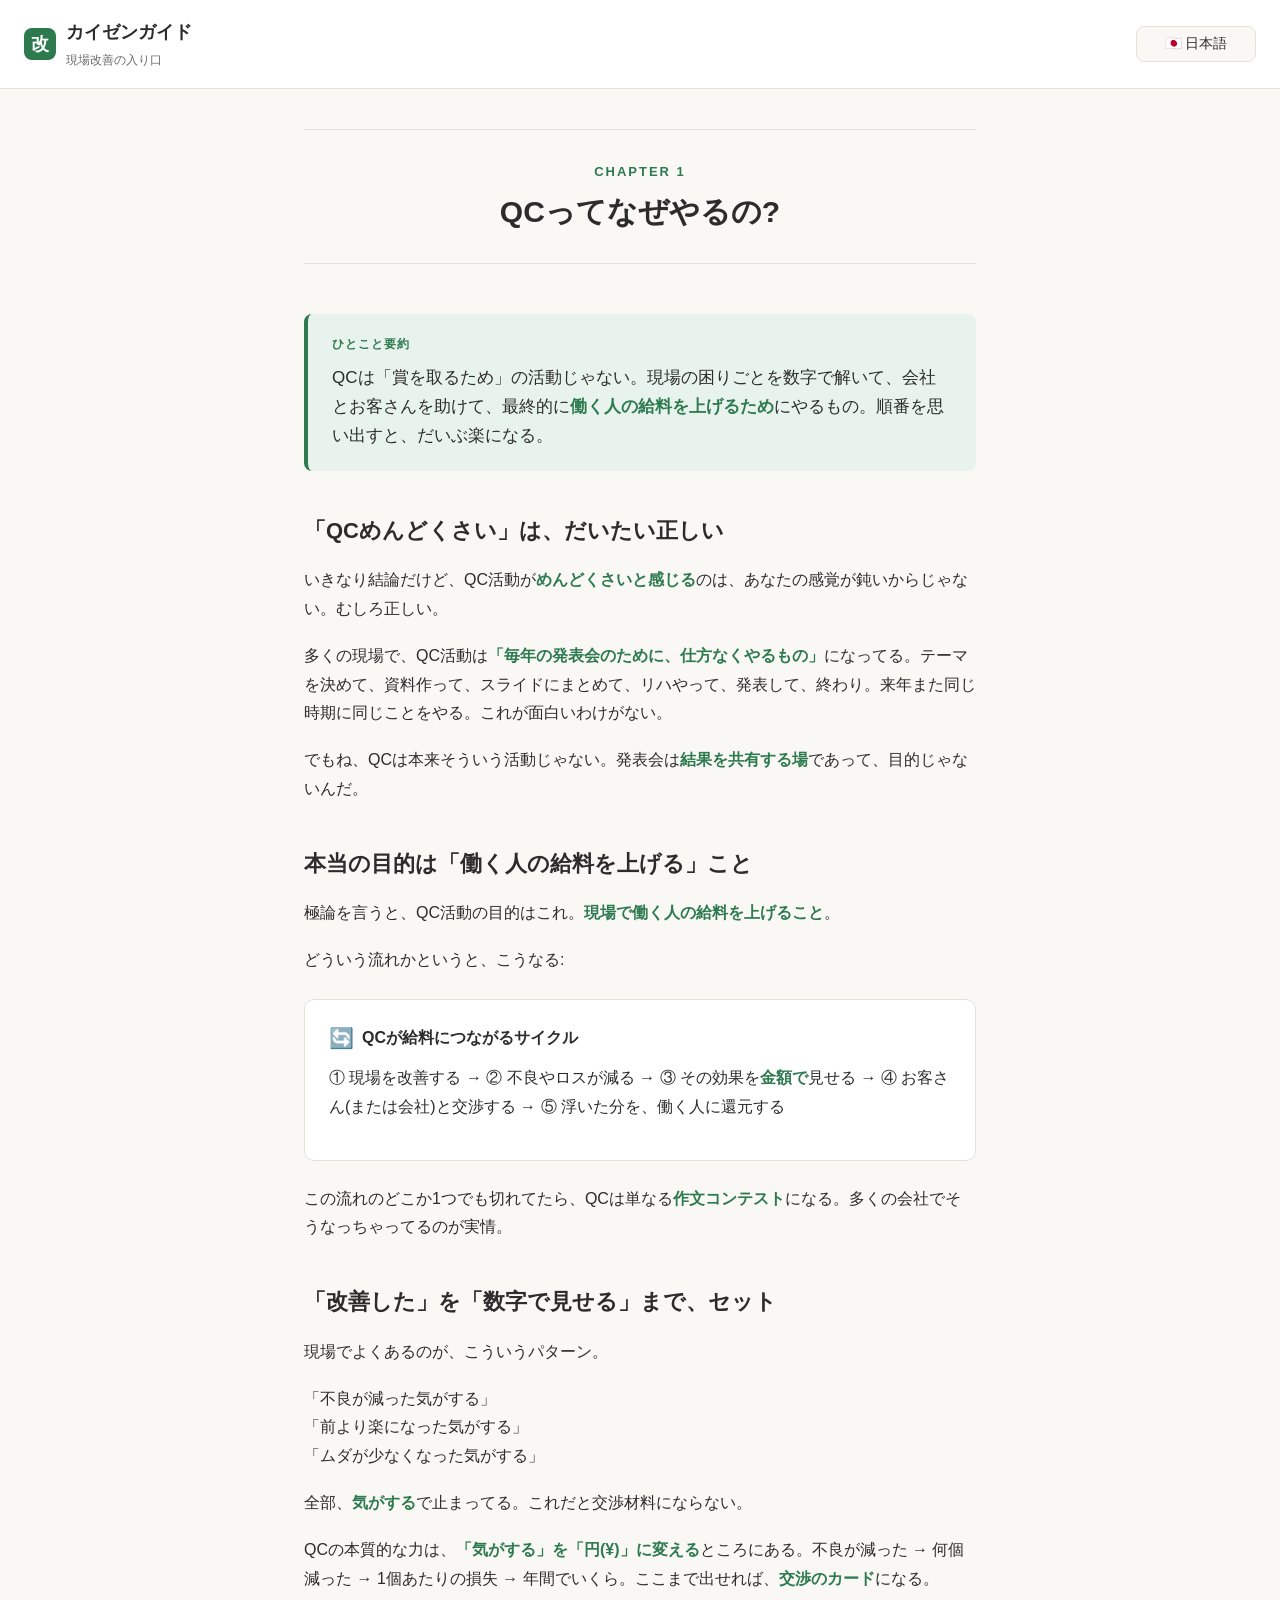
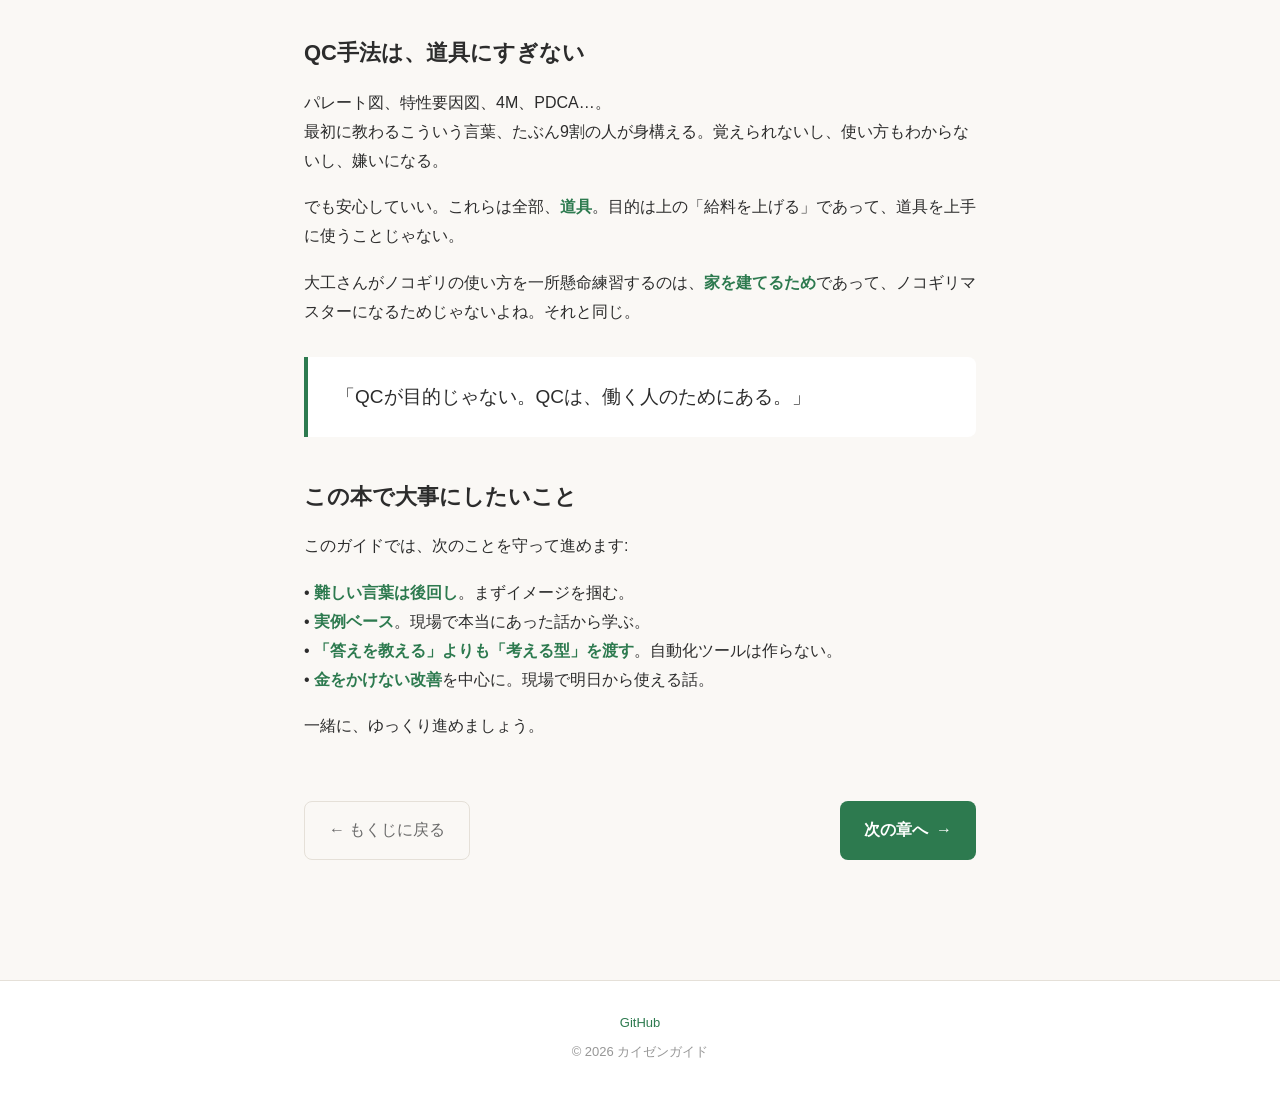
==== commit 65e6967c: "Add files via upload" ====
--- a/ch1.html
+++ b/ch1.html
@@ -26,7 +26,7 @@
 
   <div class="chapter-tldr">
     <div class="chapter-tldr-label" data-i18n="tldrLabel">ひとこと要約</div>
-    <div class="chapter-tldr-text" data-i18n="ch1Tldr">QCは「賞を取るため」の活動ではない。現場の問題を数字で解決し、会社とお客さんに貢献する。その結果として<strong>働く人への処遇改善につながる可能性がある</strong>。この順番を思い出すと、QCはだいぶ楽になる。</div>
+    <div class="chapter-tldr-text" data-i18n="ch1Tldr">QCは「賞を取るため」の活動じゃない。現場の困りごとを数字で解いて、会社とお客さんを助けて、最終的に<strong>働く人の給料を上げるため</strong>にやるもの。順番を思い出すと、だいぶ楽になる。</div>
   </div>
 
   <h3 data-i18n="ch1_h1">「QCめんどくさい」は、だいたい正しい</h3>
@@ -34,26 +34,26 @@
   <p data-i18n="ch1_p2">多くの現場で、QC活動は<strong>「毎年の発表会のために、仕方なくやるもの」</strong>になってる。テーマを決めて、資料作って、スライドにまとめて、リハやって、発表して、終わり。来年また同じ時期に同じことをやる。これが面白いわけがない。</p>
   <p data-i18n="ch1_p3">でもね、QCは本来そういう活動じゃない。発表会は<strong>結果を共有する場</strong>であって、目的じゃないんだ。</p>
 
-  <h3 data-i18n="ch1_h2">本来の目的は「問題解決を通じて処遇改善につなげる」こと</h3>
-  <p data-i18n="ch1_p4">QC活動の本質的な目的は、<strong>現場の問題を解決し、品質・生産性を向上させること</strong>。そしてその結果が、会社の利益改善や、<strong>働く人への処遇改善につながる可能性がある</strong>。<br><small style="color:var(--sub);">※一般的にQCの目的は「品質向上・コスト削減・顧客満足」と定義される。本ガイドは<strong>著者独自の視点</strong>として、その先にある「働く人への還元」まで含めて整理する。</small></p>
+  <h3 data-i18n="ch1_h2">本当の目的は「働く人の給料を上げる」こと</h3>
+  <p data-i18n="ch1_p4">極論を言うと、QC活動の目的はこれ。<strong>現場で働く人の給料を上げること</strong>。</p>
   <p data-i18n="ch1_p5">どういう流れかというと、こうなる:</p>
 
   <div class="callout">
-    <div class="callout-title"><span class="callout-icon">🔄</span><span data-i18n="cycleTitle">QCが処遇改善につながるサイクル</span></div>
+    <div class="callout-title"><span class="callout-icon">🔄</span><span data-i18n="cycleTitle">QCが給料につながるサイクル</span></div>
     <p data-i18n="cycleStep">① 現場を改善する → ② 不良やロスが減る → ③ その効果を<strong>金額で</strong>見せる → ④ お客さん(または会社)と交渉する → ⑤ 浮いた分を、働く人に還元する</p>
   </div>
 
-  <p data-i18n="ch1_p6">この流れのどこか1つでも切れてたら、QCは単なる<strong>形だけの活動</strong>になる。多くの会社でそうなっちゃってるのが実情。</p>
+  <p data-i18n="ch1_p6">この流れのどこか1つでも切れてたら、QCは単なる<strong>作文コンテスト</strong>になる。多くの会社でそうなっちゃってるのが実情。</p>
 
   <h3 data-i18n="ch1_h3">「改善した」を「数字で見せる」まで、セット</h3>
   <p data-i18n="ch1_p7">現場でよくあるのが、こういうパターン。</p>
   <p data-i18n="ch1_p8">「不良が減った気がする」<br>「前より楽になった気がする」<br>「ムダが少なくなった気がする」</p>
   <p data-i18n="ch1_p9">全部、<strong>気がする</strong>で止まってる。これだと交渉材料にならない。</p>
-  <p data-i18n="ch1_p10">QCの本質的な力は、<strong>「気がする」を「円(¥)」に変える</strong>ところにある。不良が減った → 何個減った → 1個あたりの損失 → 年間でいくら。ここまで出せれば、<strong>交渉の根拠(説明材料)</strong>になる。</p>
+  <p data-i18n="ch1_p10">QCの本質的な力は、<strong>「気がする」を「円(¥)」に変える</strong>ところにある。不良が減った → 何個減った → 1個あたりの損失 → 年間でいくら。ここまで出せれば、<strong>交渉のカード</strong>になる。</p>
 
   <h3 data-i18n="ch1_h4">QC手法は、道具にすぎない</h3>
   <p data-i18n="ch1_p11">パレート図、特性要因図、4M、PDCA…。<br>最初に教わるこういう言葉、たぶん9割の人が身構える。覚えられないし、使い方もわからないし、嫌いになる。</p>
-  <p data-i18n="ch1_p12">でも安心していい。これらは全部、<strong>道具</strong>。目的は上の「問題解決を処遇改善につなげる」であって、道具を上手に使うことじゃない。</p>
+  <p data-i18n="ch1_p12">でも安心していい。これらは全部、<strong>道具</strong>。目的は上の「給料を上げる」であって、道具を上手に使うことじゃない。</p>
   <p data-i18n="ch1_p13">大工さんがノコギリの使い方を一所懸命練習するのは、<strong>家を建てるため</strong>であって、ノコギリマスターになるためじゃないよね。それと同じ。</p>
 
   <div class="quote" data-i18n="ch1_quote">「QCが目的じゃない。QCは、働く人のためにある。」</div>
@@ -80,25 +80,25 @@
 Object.assign(window.kaizenI18n.ja, {
   ch1Label: "CHAPTER 1",
   ch1Title: "QCってなぜやるの?",
-  ch1Tldr: 'QCは「賞を取るため」の活動ではない。現場の問題を数字で解決し、会社とお客さんに貢献する。その結果として<strong>働く人への処遇改善につながる可能性がある</strong>。この順番を思い出すと、QCはだいぶ楽になる。',
+  ch1Tldr: 'QCは「賞を取るため」の活動じゃない。現場の困りごとを数字で解いて、会社とお客さんを助けて、最終的に<strong>働く人の給料を上げるため</strong>にやるもの。順番を思い出すと、だいぶ楽になる。',
   ch1_h1: "「QCめんどくさい」は、だいたい正しい",
   ch1_p1: 'いきなり結論だけど、QC活動が<strong>めんどくさいと感じる</strong>のは、あなたの感覚が鈍いからじゃない。むしろ正しい。',
   ch1_p2: '多くの現場で、QC活動は<strong>「毎年の発表会のために、仕方なくやるもの」</strong>になってる。テーマを決めて、資料作って、スライドにまとめて、リハやって、発表して、終わり。来年また同じ時期に同じことをやる。これが面白いわけがない。',
   ch1_p3: 'でもね、QCは本来そういう活動じゃない。発表会は<strong>結果を共有する場</strong>であって、目的じゃないんだ。',
-  ch1_h2: "本来の目的は「問題解決を通じて処遇改善につなげる」こと",
-  ch1_p4: 'QC活動の本質的な目的は、<strong>現場の問題を解決し、品質・生産性を向上させること</strong>。そしてその結果が、会社の利益改善や、<strong>働く人への処遇改善につながる可能性がある</strong>。<br><small style="color:var(--sub);">※一般的にQCの目的は「品質向上・コスト削減・顧客満足」と定義される。本ガイドは<strong>著者独自の視点</strong>として、その先にある「働く人への還元」まで含めて整理する。</small>',
+  ch1_h2: "本当の目的は「働く人の給料を上げる」こと",
+  ch1_p4: '極論を言うと、QC活動の目的はこれ。<strong>現場で働く人の給料を上げること</strong>。',
   ch1_p5: 'どういう流れかというと、こうなる:',
-  cycleTitle: "QCが処遇改善につながるサイクル",
+  cycleTitle: "QCが給料につながるサイクル",
   cycleStep: '① 現場を改善する → ② 不良やロスが減る → ③ その効果を<strong>金額で</strong>見せる → ④ お客さん(または会社)と交渉する → ⑤ 浮いた分を、働く人に還元する',
-  ch1_p6: 'この流れのどこか1つでも切れてたら、QCは単なる<strong>形だけの活動</strong>になる。多くの会社でそうなっちゃってるのが実情。',
+  ch1_p6: 'この流れのどこか1つでも切れてたら、QCは単なる<strong>作文コンテスト</strong>になる。多くの会社でそうなっちゃってるのが実情。',
   ch1_h3: "「改善した」を「数字で見せる」まで、セット",
   ch1_p7: '現場でよくあるのが、こういうパターン。',
   ch1_p8: '「不良が減った気がする」<br>「前より楽になった気がする」<br>「ムダが少なくなった気がする」',
   ch1_p9: '全部、<strong>気がする</strong>で止まってる。これだと交渉材料にならない。',
-  ch1_p10: 'QCの本質的な力は、<strong>「気がする」を「円(¥)」に変える</strong>ところにある。不良が減った → 何個減った → 1個あたりの損失 → 年間でいくら。ここまで出せれば、<strong>交渉の根拠(説明材料)</strong>になる。',
+  ch1_p10: 'QCの本質的な力は、<strong>「気がする」を「円(¥)」に変える</strong>ところにある。不良が減った → 何個減った → 1個あたりの損失 → 年間でいくら。ここまで出せれば、<strong>交渉のカード</strong>になる。',
   ch1_h4: "QC手法は、道具にすぎない",
   ch1_p11: 'パレート図、特性要因図、4M、PDCA…。<br>最初に教わるこういう言葉、たぶん9割の人が身構える。覚えられないし、使い方もわからないし、嫌いになる。',
-  ch1_p12: 'でも安心していい。これらは全部、<strong>道具</strong>。目的は上の「問題解決を処遇改善につなげる」であって、道具を上手に使うことじゃない。',
+  ch1_p12: 'でも安心していい。これらは全部、<strong>道具</strong>。目的は上の「給料を上げる」であって、道具を上手に使うことじゃない。',
   ch1_p13: '大工さんがノコギリの使い方を一所懸命練習するのは、<strong>家を建てるため</strong>であって、ノコギリマスターになるためじゃないよね。それと同じ。',
   ch1_quote: '「QCが目的じゃない。QCは、働く人のためにある。」',
   ch1_h5: "この本で大事にしたいこと",
@@ -111,25 +111,25 @@
 Object.assign(window.kaizenI18n.en, {
   ch1Label: "CHAPTER 1",
   ch1Title: "Why do we even do QC?",
-  ch1Tldr: 'QC is not an activity "to win awards." It is about solving shop floor problems with numbers and contributing to the company and the customer. As a result, it <strong>can lead to improved treatment and compensation for workers</strong>. Remembering this order makes QC much easier.',
+  ch1Tldr: 'QC is not an activity "to win awards." It\'s for solving shop floor problems with numbers, helping the company and the customer, and ultimately <strong>raising the wages of the people who work there</strong>. Remember the order, and things get a lot easier.',
   ch1_h1: '"QC is a pain" — you\'re basically right',
   ch1_p1: 'Right off the bat: if you feel QC activities are <strong>a pain</strong>, it\'s not because your senses are dull. You\'re actually right.',
   ch1_p2: 'At many shop floors, QC has become <strong>"something we do reluctantly for the annual presentation."</strong> Pick a theme, make the slides, rehearse, present, done. Same thing next year. No way this is fun.',
   ch1_p3: 'But QC was never supposed to be that. The presentation is a <strong>place to share results</strong>, not the purpose.',
-  ch1_h2: 'The real purpose is "to improve compensation through problem-solving"',
-  ch1_p4: 'The essential purpose of QC activities is <strong>to solve shop floor problems and improve quality and productivity</strong>. As a result, this <strong>can lead to improvements in company profits and improved treatment and compensation for workers</strong>.<br><small style="color:var(--sub);">*QC is generally defined as aiming at "quality improvement, cost reduction, customer satisfaction." This guide adds, as the <strong>author\'s original view</strong>, the further step of "returning value to the workers."</small>',
+  ch1_h2: 'The real purpose is "to raise the wages of workers"',
+  ch1_p4: 'Putting it bluntly, this is what QC is for: <strong>to raise the wages of the people working on the shop floor</strong>.',
   ch1_p5: 'Here\'s how the flow works:',
-  cycleTitle: "The cycle from QC to improved compensation",
+  cycleTitle: "The cycle from QC to higher wages",
   cycleStep: '① Improve the shop floor → ② Defects and losses decrease → ③ Show the effect <strong>in money</strong> → ④ Negotiate with the customer (or the company) → ⑤ Return the savings to the workers',
-  ch1_p6: 'If any one of these links breaks, QC becomes just <strong>a formality</strong>. That\'s the reality at most companies.',
+  ch1_p6: 'If any one of these links breaks, QC becomes just an <strong>essay contest</strong>. That\'s the reality at most companies.',
   ch1_h3: '"Improved" must include "shown in numbers"',
   ch1_p7: 'A common pattern on the shop floor:',
   ch1_p8: '"I feel like defects went down."<br>"I feel like things got easier."<br>"I feel like there\'s less waste."',
   ch1_p9: 'All stuck at <strong>"I feel like"</strong>. That won\'t work as a negotiation card.',
-  ch1_p10: 'The real power of QC is to <strong>convert "I feel like" into "yen (¥)"</strong>. Defects down → how many → loss per unit → annual total. Once you get here, it becomes a <strong>basis for negotiation (supporting evidence)</strong>.',
+  ch1_p10: 'The real power of QC is to <strong>convert "I feel like" into "dollars (or yen)"</strong>. Defects down → how many → loss per unit → annual total. Once you get here, it becomes a <strong>negotiation card</strong>.',
   ch1_h4: "QC methods are just tools",
   ch1_p11: 'Pareto charts, fishbone diagrams, 4M, PDCA...<br>These are the words most people get scared of from day one. Hard to remember, hard to use, easy to hate.',
-  ch1_p12: 'But don\'t worry. These are all just <strong>tools</strong>. The purpose is "connecting problem-solving to improved compensation" — not mastering the tools.',
+  ch1_p12: 'But don\'t worry. These are all just <strong>tools</strong>. The purpose is "raising wages" above — not mastering the tools.',
   ch1_p13: 'A carpenter practices using a saw <strong>to build a house</strong>, not to become a saw master. Same thing here.',
   ch1_quote: '"QC is not the goal. QC exists for the people who work."',
   ch1_h5: "What this book cares about",
@@ -142,25 +142,25 @@
 Object.assign(window.kaizenI18n.vi, {
   ch1Label: "CHƯƠNG 1",
   ch1Title: "Tại sao phải làm QC?",
-  ch1Tldr: 'QC không phải là hoạt động "để lấy giải thưởng". Đó là việc giải quyết vấn đề hiện trường bằng con số và đóng góp cho công ty và khách hàng. Kết quả là, nó <strong>có thể dẫn đến cải thiện chế độ đãi ngộ cho người lao động</strong>. Nhớ thứ tự này, QC sẽ dễ dàng hơn nhiều.',
+  ch1Tldr: 'QC không phải là hoạt động "để lấy giải thưởng". Đó là việc giải quyết vấn đề hiện trường bằng con số, giúp đỡ công ty và khách hàng, và cuối cùng là <strong>để tăng lương cho người lao động</strong>. Nhớ thứ tự này, mọi thứ sẽ dễ dàng hơn nhiều.',
   ch1_h1: '"QC phiền phức" — Bạn đúng đấy',
   ch1_p1: 'Nói thẳng ra: nếu bạn thấy hoạt động QC <strong>phiền phức</strong>, không phải vì cảm giác của bạn sai. Bạn đúng rồi.',
   ch1_p2: 'Ở nhiều hiện trường, QC đã trở thành <strong>"việc miễn cưỡng làm cho buổi thuyết trình hàng năm"</strong>. Chọn chủ đề, làm tài liệu, tập luyện, thuyết trình, xong. Năm sau lại lặp lại. Điều này không thể nào thú vị được.',
   ch1_p3: 'Nhưng QC vốn không phải như vậy. Buổi thuyết trình là <strong>nơi chia sẻ kết quả</strong>, không phải là mục đích.',
-  ch1_h2: 'Mục đích thực sự là "cải thiện chế độ đãi ngộ thông qua giải quyết vấn đề"',
-  ch1_p4: 'Mục đích cốt lõi của hoạt động QC là <strong>giải quyết vấn đề hiện trường và cải thiện chất lượng, năng suất</strong>. Kết quả là, điều này <strong>có thể dẫn đến cải thiện lợi nhuận công ty và chế độ đãi ngộ cho người lao động</strong>.<br><small style="color:var(--sub);">*QC thường được định nghĩa là hướng tới "cải thiện chất lượng, giảm chi phí, thỏa mãn khách hàng". Hướng dẫn này, theo <strong>quan điểm riêng của tác giả</strong>, bao gồm cả bước tiếp theo: "hoàn trả giá trị cho người lao động".</small>',
+  ch1_h2: 'Mục đích thực sự là "tăng lương cho người lao động"',
+  ch1_p4: 'Nói thẳng thắn, mục đích của QC là thế này: <strong>tăng lương cho những người làm việc tại hiện trường</strong>.',
   ch1_p5: 'Quá trình diễn ra như sau:',
-  cycleTitle: "Chu trình từ QC đến cải thiện chế độ đãi ngộ",
+  cycleTitle: "Chu trình từ QC đến tăng lương",
   cycleStep: '① Cải tiến hiện trường → ② Giảm lỗi và lãng phí → ③ Thể hiện hiệu quả <strong>bằng tiền</strong> → ④ Đàm phán với khách hàng (hoặc công ty) → ⑤ Chia sẻ phần dư cho người lao động',
-  ch1_p6: 'Nếu một mắt xích nào đó bị đứt, QC chỉ còn là <strong>hoạt động mang tính hình thức</strong>. Thực tế ở nhiều công ty đều như vậy.',
+  ch1_p6: 'Nếu một mắt xích nào đó bị đứt, QC chỉ còn là <strong>cuộc thi viết văn</strong>. Thực tế ở nhiều công ty đều như vậy.',
   ch1_h3: 'Từ "đã cải thiện" đến "thể hiện bằng con số" là một bộ',
   ch1_p7: 'Mẫu thường gặp tại hiện trường:',
   ch1_p8: '"Cảm thấy lỗi đã giảm."<br>"Cảm thấy công việc dễ hơn trước."<br>"Cảm thấy lãng phí ít đi."',
   ch1_p9: 'Tất cả đều dừng ở <strong>"cảm thấy"</strong>. Như vậy không thể dùng làm tài liệu đàm phán.',
-  ch1_p10: 'Sức mạnh thực sự của QC là <strong>biến "cảm thấy" thành "yên (¥)"</strong>. Lỗi giảm → giảm bao nhiêu → thiệt hại mỗi đơn vị → tổng một năm. Nếu làm được đến đây, nó sẽ trở thành <strong>cơ sở cho đàm phán (tài liệu giải thích)</strong>.',
+  ch1_p10: 'Sức mạnh thực sự của QC là <strong>biến "cảm thấy" thành "yên (¥)"</strong>. Lỗi giảm → giảm bao nhiêu → thiệt hại mỗi đơn vị → tổng một năm. Nếu làm được đến đây, nó sẽ trở thành <strong>lá bài đàm phán</strong>.',
   ch1_h4: "Phương pháp QC chỉ là công cụ",
   ch1_p11: 'Biểu đồ Pareto, sơ đồ xương cá, 4M, PDCA...<br>Đây là những từ mà 9/10 người sợ ngay từ đầu. Khó nhớ, khó dùng, dễ ghét.',
-  ch1_p12: 'Nhưng yên tâm. Tất cả đều chỉ là <strong>công cụ</strong>. Mục đích là "kết nối giải quyết vấn đề với cải thiện chế độ đãi ngộ" ở trên, không phải là thành thạo công cụ.',
+  ch1_p12: 'Nhưng yên tâm. Tất cả đều chỉ là <strong>công cụ</strong>. Mục đích là "tăng lương" ở trên, không phải là thành thạo công cụ.',
   ch1_p13: 'Thợ mộc luyện dùng cưa là <strong>để xây nhà</strong>, không phải để trở thành bậc thầy về cưa. Điều này giống vậy.',
   ch1_quote: '"QC không phải mục đích. QC tồn tại vì người lao động."',
   ch1_h5: "Những điều cuốn sách này coi trọng",
@@ -173,25 +173,25 @@
 Object.assign(window.kaizenI18n.id, {
   ch1Label: "BAB 1",
   ch1Title: "Kenapa melakukan QC?",
-  ch1Tldr: 'QC bukan kegiatan "untuk memenangkan penghargaan". Ini tentang menyelesaikan masalah lapangan dengan angka dan berkontribusi pada perusahaan dan pelanggan. Hasilnya, ini <strong>dapat mengarah pada peningkatan perlakuan dan kompensasi bagi pekerja</strong>. Ingat urutan ini, QC jadi jauh lebih mudah.',
+  ch1Tldr: 'QC bukan kegiatan "untuk memenangkan penghargaan". Ini untuk menyelesaikan masalah lapangan dengan angka, membantu perusahaan dan pelanggan, dan akhirnya <strong>menaikkan gaji pekerja</strong>. Ingat urutannya, semua jadi lebih mudah.',
   ch1_h1: '"QC ribet" — Anda benar',
   ch1_p1: 'Kesimpulan langsung: kalau Anda merasa kegiatan QC <strong>ribet</strong>, bukan karena perasaan Anda salah. Anda benar.',
   ch1_p2: 'Di banyak lapangan, QC sudah menjadi <strong>"sesuatu yang dilakukan dengan terpaksa untuk presentasi tahunan"</strong>. Pilih tema, buat materi, latihan, presentasi, selesai. Tahun depan mengulang lagi. Tidak mungkin menarik.',
   ch1_p3: 'Tapi QC asalnya bukan seperti itu. Presentasi adalah <strong>tempat berbagi hasil</strong>, bukan tujuan.',
-  ch1_h2: 'Tujuan sejati adalah "meningkatkan perlakuan melalui penyelesaian masalah"',
-  ch1_p4: 'Tujuan inti dari kegiatan QC adalah <strong>menyelesaikan masalah lapangan dan meningkatkan kualitas serta produktivitas</strong>. Hasilnya, ini <strong>dapat mengarah pada peningkatan laba perusahaan dan perbaikan perlakuan serta kompensasi bagi pekerja</strong>.<br><small style="color:var(--sub);">*QC umumnya didefinisikan sebagai "perbaikan kualitas, pengurangan biaya, kepuasan pelanggan". Panduan ini, sebagai <strong>sudut pandang asli penulis</strong>, menambahkan langkah berikutnya: "mengembalikan nilai kepada pekerja".</small>',
+  ch1_h2: 'Tujuan sejati adalah "menaikkan gaji pekerja"',
+  ch1_p4: 'Berbicara terus terang, tujuan QC adalah ini: <strong>menaikkan gaji orang-orang yang bekerja di lapangan</strong>.',
   ch1_p5: 'Alurnya seperti ini:',
-  cycleTitle: "Siklus dari QC ke peningkatan perlakuan",
+  cycleTitle: "Siklus dari QC ke kenaikan gaji",
   cycleStep: '① Perbaiki lapangan → ② Cacat dan kerugian berkurang → ③ Tampilkan efeknya <strong>dalam uang</strong> → ④ Negosiasi dengan pelanggan (atau perusahaan) → ⑤ Kembalikan penghematan kepada pekerja',
-  ch1_p6: 'Kalau salah satu mata rantai putus, QC hanya menjadi <strong>kegiatan formalitas</strong>. Kenyataan di banyak perusahaan seperti itu.',
+  ch1_p6: 'Kalau salah satu mata rantai putus, QC hanya menjadi <strong>kontes menulis</strong>. Kenyataan di banyak perusahaan seperti itu.',
   ch1_h3: 'Dari "sudah diperbaiki" ke "ditunjukkan dengan angka" itu satu paket',
   ch1_p7: 'Pola yang sering ditemui di lapangan:',
   ch1_p8: '"Rasanya cacat berkurang."<br>"Rasanya jadi lebih mudah."<br>"Rasanya pemborosan berkurang."',
   ch1_p9: 'Semua berhenti di <strong>"rasanya"</strong>. Ini tidak bisa dipakai sebagai bahan negosiasi.',
-  ch1_p10: 'Kekuatan sejati QC adalah <strong>mengubah "rasanya" menjadi "yen (¥)"</strong>. Cacat turun → berapa banyak → kerugian per unit → total setahun. Kalau sampai sini, menjadi <strong>dasar negosiasi (materi penjelasan)</strong>.',
+  ch1_p10: 'Kekuatan sejati QC adalah <strong>mengubah "rasanya" menjadi "yen (¥)"</strong>. Cacat turun → berapa banyak → kerugian per unit → total setahun. Kalau sampai sini, menjadi <strong>kartu negosiasi</strong>.',
   ch1_h4: "Metode QC hanyalah alat",
   ch1_p11: 'Diagram Pareto, diagram tulang ikan, 4M, PDCA...<br>Kata-kata ini, 9 dari 10 orang langsung takut di awal. Sulit diingat, sulit dipakai, mudah dibenci.',
-  ch1_p12: 'Tapi tenang saja. Semua ini hanyalah <strong>alat</strong>. Tujuannya "menghubungkan penyelesaian masalah dengan peningkatan perlakuan" di atas, bukan menguasai alat.',
+  ch1_p12: 'Tapi tenang saja. Semua ini hanyalah <strong>alat</strong>. Tujuannya "menaikkan gaji" di atas, bukan menguasai alat.',
   ch1_p13: 'Tukang kayu berlatih pakai gergaji itu <strong>untuk membangun rumah</strong>, bukan untuk jadi ahli gergaji. Sama saja.',
   ch1_quote: '"QC bukan tujuan. QC ada untuk para pekerja."',
   ch1_h5: "Hal yang dipegang buku ini",
@@ -204,25 +204,25 @@
 Object.assign(window.kaizenI18n.my, {
   ch1Label: "အခန်း ၁",
   ch1Title: "QC ကို ဘာလို့ လုပ်ရတာလဲ?",
-  ch1Tldr: 'QC သည် "ဆု ရဖို့ အတွက်" လုပ်ငန်းမဟုတ်ပါ။ လုပ်ငန်းခွင် ပြဿနာများကို ဂဏန်းများဖြင့် ဖြေရှင်းပြီး ကုမ္ပဏီနှင့် သုံးစွဲသူအား အကျိုးပြုခြင်း။ ရလဒ်အနေဖြင့် ၎င်းသည် <strong>လုပ်သားများ၏ ဆက်ဆံရေးနှင့် အခကြေးငွေ တိုးတက်မှု ဆီသို့ ဦးတည်နိုင်</strong>။ ဤအစီအစဉ်ကို မှတ်မိလျှင် QC သည် အများကြီး လွယ်ကူသွားမည်။',
+  ch1Tldr: 'QC သည် "ဆု ရဖို့ အတွက်" လုပ်ငန်းမဟုတ်ပါ။ လုပ်ငန်းခွင် ပြဿနာများကို ဂဏန်းများဖြင့် ဖြေရှင်းပြီး ကုမ္ပဏီနှင့် သုံးစွဲသူအား ကူညီကာ နောက်ဆုံးတွင် <strong>လုပ်သားများ၏ လခကို တိုးမြှင့်ရန်</strong> လုပ်သည်။ အစီအစဉ်ကို မှတ်မိလျှင် အများကြီး လွယ်ကူသွားမည်။',
   ch1_h1: '"QC က ပင်ပန်းတယ်" — သင့်ခံစားချက် မှန်ပါတယ်',
   ch1_p1: 'တိုက်ရိုက်ပြောရရင်: QC လုပ်ငန်းသည် <strong>ပင်ပန်းသည်ဟု ခံစားရ</strong>လျှင် သင့်ခံစားချက် မမှန်၍ မဟုတ်ပါ။ အမှန်ဖြစ်ပါသည်။',
   ch1_p2: 'လုပ်ငန်းခွင် အများတွင် QC သည် <strong>"နှစ်စဉ် တင်ပြပွဲ အတွက် မရလို့ လုပ်ရတဲ့ အရာ"</strong> ဖြစ်လာခဲ့သည်။ အကြောင်းရင်းရွေး၊ စာရွက်စာတမ်းလုပ်၊ ကြိုတင်ပြင်ဆင်၊ တင်ပြ၊ ပြီး။ နောက်နှစ် ထပ်လုပ်။ ဤသည် ပျော်စရာမဖြစ်နိုင်ပါ။',
   ch1_p3: 'သို့သော် QC သည် မူရင်း ထိုသို့ မဟုတ်ပါ။ တင်ပြပွဲသည် <strong>ရလဒ်ကို မျှဝေရန် နေရာ</strong>ဖြစ်ပြီး ရည်ရွယ်ချက် မဟုတ်ပါ။',
-  ch1_h2: 'တကယ့်ရည်ရွယ်ချက်သည် "ပြဿနာ ဖြေရှင်းခြင်းမှ တစ်ဆင့် ဆက်ဆံရေးနှင့် အခကြေးငွေ တိုးတက်စေရန်"',
-  ch1_p4: 'QC ၏ အခြေခံ ရည်ရွယ်ချက်မှာ <strong>လုပ်ငန်းခွင် ပြဿနာများကို ဖြေရှင်း၍ အရည်အသွေးနှင့် ထုတ်လုပ်နိုင်စွမ်း တိုးတက်စေခြင်း</strong>။ ရလဒ်အနေဖြင့် ၎င်းသည် <strong>ကုမ္ပဏီ အမြတ်တိုးတက်မှုနှင့် လုပ်သားများ၏ ဆက်ဆံရေးနှင့် အခကြေးငွေ တိုးတက်မှုဆီသို့ ဦးတည်နိုင်</strong>။<br><small style="color:var(--sub);">*QC ၏ ရည်ရွယ်ချက်ကို ယေဘူယျအားဖြင့် "အရည်အသွေး မြှင့်တင်ခြင်း၊ ကုန်ကျစရိတ် လျှော့ချခြင်း၊ သုံးစွဲသူ ကျေနပ်မှု" အဖြစ် သတ်မှတ်။ ဤလမ်းညွှန်တွင် <strong>စာရေးသူ၏ ကိုယ်ပိုင် အမြင်</strong>အဖြစ် ထိုနောက်ဆင့်ဖြစ်သော "လုပ်သားများသို့ တန်ဖိုး ပြန်အမ်းခြင်း" ကိုပါ ထည့်သွင်း စီစဉ်။</small>',
+  ch1_h2: 'တကယ့်ရည်ရွယ်ချက်သည် "လုပ်သားများ၏ လခ တိုးမြှင့်ရန်"',
+  ch1_p4: 'အကောင်းဆုံးပြောရရင် QC ၏ ရည်ရွယ်ချက်သည် ဤ- <strong>လုပ်ငန်းခွင်တွင် အလုပ်လုပ်သော သူများ၏ လခကို တိုးမြှင့်ရန်</strong>။',
   ch1_p5: 'ဖြစ်စဉ်က ဤသို့ ဖြစ်သည်:',
-  cycleTitle: "QC မှ ဆက်ဆံရေး တိုးတက်မှုသို့ လည်ပတ်မှု",
+  cycleTitle: "QC မှ လခတိုးရန် လည်ပတ်မှု",
   cycleStep: '① လုပ်ငန်းခွင် တိုးတက်အောင် လုပ်သည် → ② ချွတ်ယွင်းမှုနှင့် ဆုံးရှုံးမှု လျော့သည် → ③ အကျိုးသက်ရောက်မှုကို <strong>ငွေဖြင့်</strong> ပြသည် → ④ သုံးစွဲသူ (သို့) ကုမ္ပဏီနှင့် ညှိနှိုင်းသည် → ⑤ သက်သာသော ငွေကို လုပ်သားများအား ပြန်ပေးသည်',
-  ch1_p6: 'ဤဖြစ်စဉ်၏ တစ်ဆင့်ပင် ပြတ်သွားလျှင် QC သည် <strong>ပုံသေလုပ်ရိုးလုပ်စဉ်သာ</strong> ဖြစ်သွားမည်။ ကုမ္ပဏီ အများတွင် ထိုသို့ ဖြစ်နေသည်။',
+  ch1_p6: 'ဤဖြစ်စဉ်၏ တစ်ဆင့်ပင် ပြတ်သွားလျှင် QC သည် <strong>စာစီစာကုံး ယှဉ်ပြိုင်ပွဲ</strong> သာ ဖြစ်သွားမည်။ ကုမ္ပဏီ အများတွင် ထိုသို့ ဖြစ်နေသည်။',
   ch1_h3: '"တိုးတက်သည်" မှ "ဂဏန်းဖြင့် ပြသည်" အထိ တစ်ခုတည်း',
   ch1_p7: 'လုပ်ငန်းခွင်တွင် မကြာခဏတွေ့ရသော ပုံစံ:',
   ch1_p8: '"ချွတ်ယွင်းမှု လျော့သလို ခံစားရသည်။"<br>"ယခင်ထက် လွယ်ကူလာသလို ခံစားရသည်။"<br>"အလဟာဿ နည်းလာသလို ခံစားရသည်။"',
   ch1_p9: 'အားလုံး <strong>"ခံစားရသည်"</strong> တွင် ရပ်တန့်သည်။ ဤသို့ဆိုလျှင် ညှိနှိုင်းရန် အထောက်အထား မဖြစ်။',
-  ch1_p10: 'QC ၏ စစ်မှန်သော အင်အားသည် <strong>"ခံစားရသည်" ကို "ယန်း (¥)" အဖြစ် ပြောင်းခြင်း</strong> တွင် ရှိသည်။ ချွတ်ယွင်းမှု လျော့ → ဘယ်လောက် လျော့ → တစ်ခုလျှင် ဆုံးရှုံးမှု → တစ်နှစ် စုစုပေါင်း။ ဤအထိ ထွက်လာလျှင် <strong>ညှိနှိုင်း၏ အခြေခံ (ရှင်းပြ အထောက်အထား)</strong> ဖြစ်လာမည်။',
+  ch1_p10: 'QC ၏ စစ်မှန်သော အင်အားသည် <strong>"ခံစားရသည်" ကို "ယန်း (¥)" အဖြစ် ပြောင်းခြင်း</strong> တွင် ရှိသည်။ ချွတ်ယွင်းမှု လျော့ → ဘယ်လောက် လျော့ → တစ်ခုလျှင် ဆုံးရှုံးမှု → တစ်နှစ် စုစုပေါင်း။ ဤအထိ ထွက်လာလျှင် <strong>ညှိနှိုင်းရန် ကတ်</strong> ဖြစ်လာမည်။',
   ch1_h4: "QC နည်းလမ်းများသည် ကိရိယာများသာ",
   ch1_p11: 'Pareto ဇယား၊ ငါးရိုးပုံ၊ 4M၊ PDCA...<br>အစတွင် သင်ယူရသော ဤစကားများ၊ ၉၀% လူသည် ကြောက်ကြသည်။ မှတ်ရခက်၊ သုံးရခက်၊ မုန်းရလွယ်။',
-  ch1_p12: 'သို့သော် စိတ်ချပါ။ ဤအားလုံးသည် <strong>ကိရိယာများ</strong> သာ။ ရည်ရွယ်ချက်သည် "ပြဿနာ ဖြေရှင်းခြင်းကို ဆက်ဆံရေး တိုးတက်မှု နှင့် ချိတ်ဆက်ရန်" ဖြစ်ပြီး ကိရိယာကို ကျွမ်းကျင်ရန် မဟုတ်။',
+  ch1_p12: 'သို့သော် စိတ်ချပါ။ ဤအားလုံးသည် <strong>ကိရိယာများ</strong> သာ။ ရည်ရွယ်ချက်သည် "လခတိုးမြှင့်ရန်" ဖြစ်ပြီး ကိရိယာကို ကျွမ်းကျင်ရန် မဟုတ်။',
   ch1_p13: 'လက်သမားက လွှာ ပြင်ရေးနည်းကို အလေးအနက် လေ့ကျင့်ရခြင်းသည် <strong>အိမ်ဆောက်ရန်</strong> ဖြစ်ပြီး လွှာ ကျွမ်းကျင်သူ ဖြစ်ရန် မဟုတ်။ အတူတူပင်။',
   ch1_quote: '"QC သည် ရည်ရွယ်ချက် မဟုတ်။ QC သည် လုပ်သားများအတွက် ရှိသည်။"',
   ch1_h5: "ဤစာအုပ်တွင် အရေးထားသော အရာ",
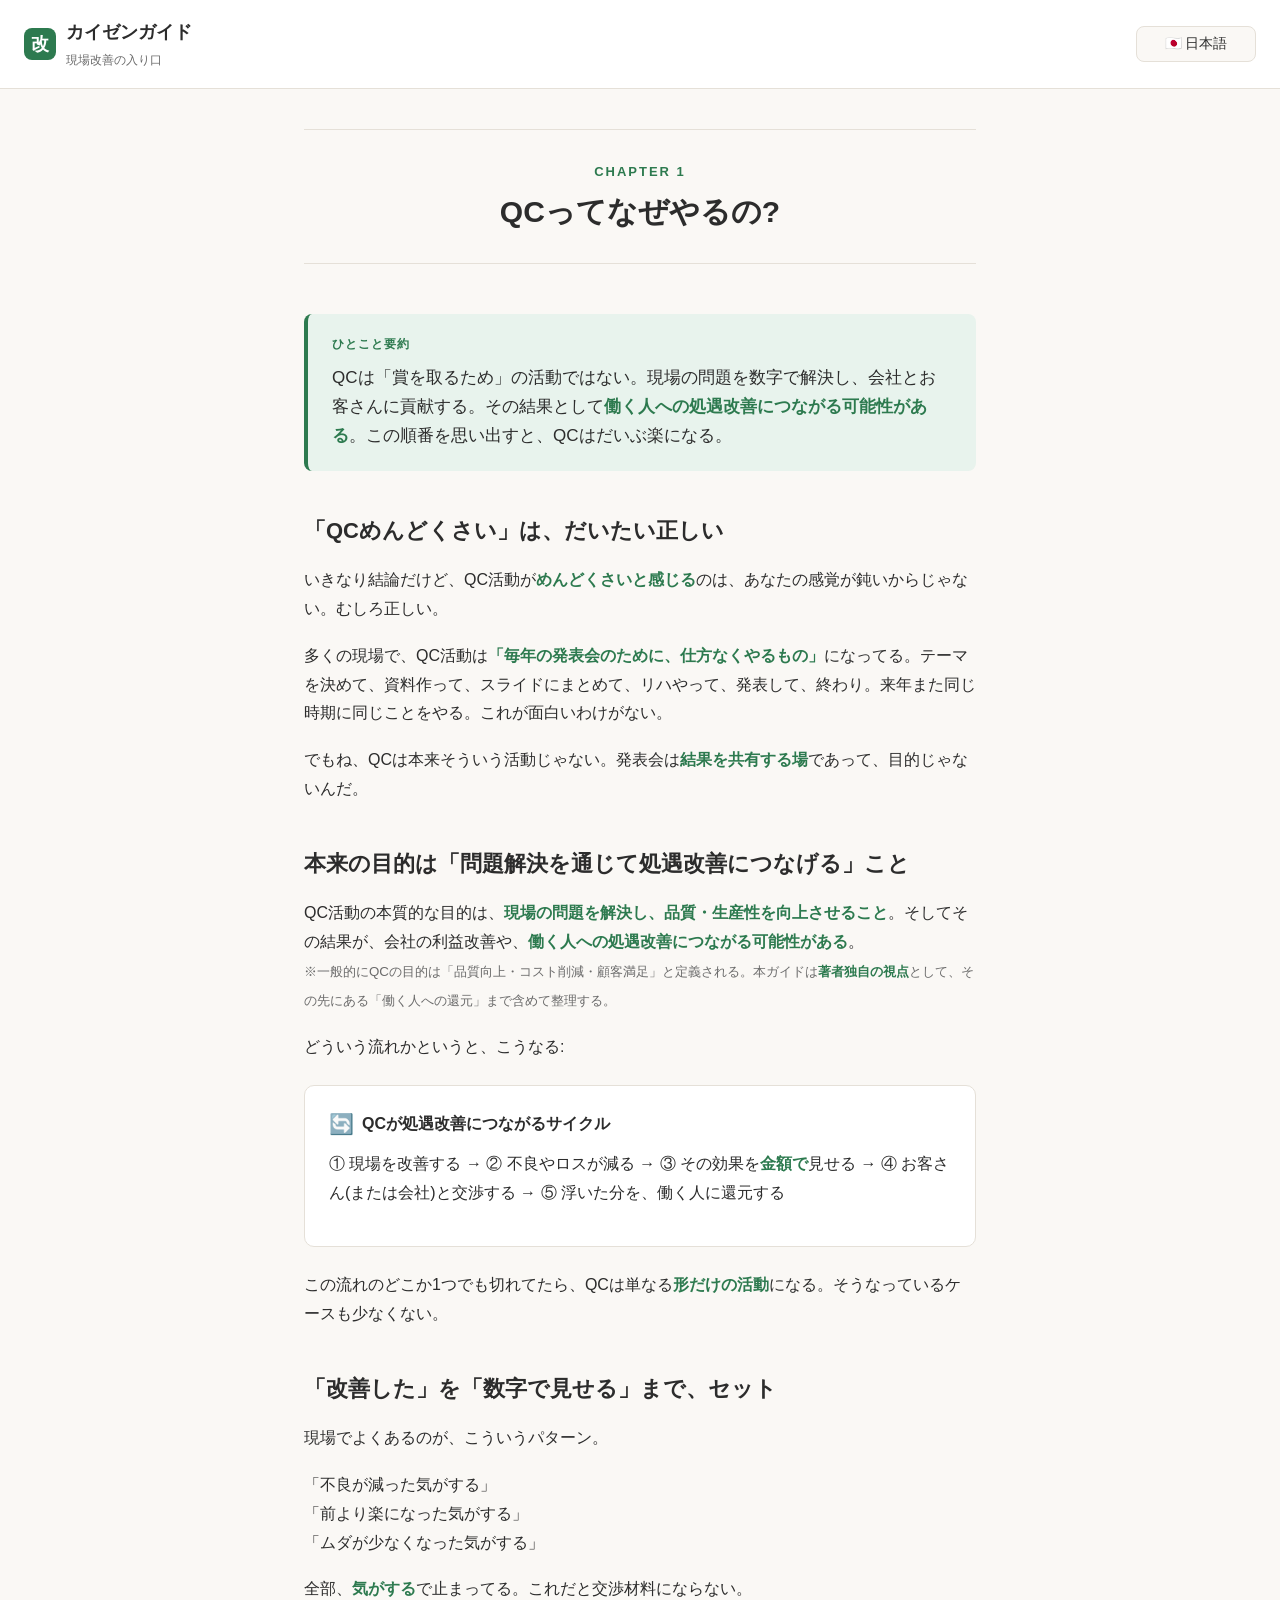
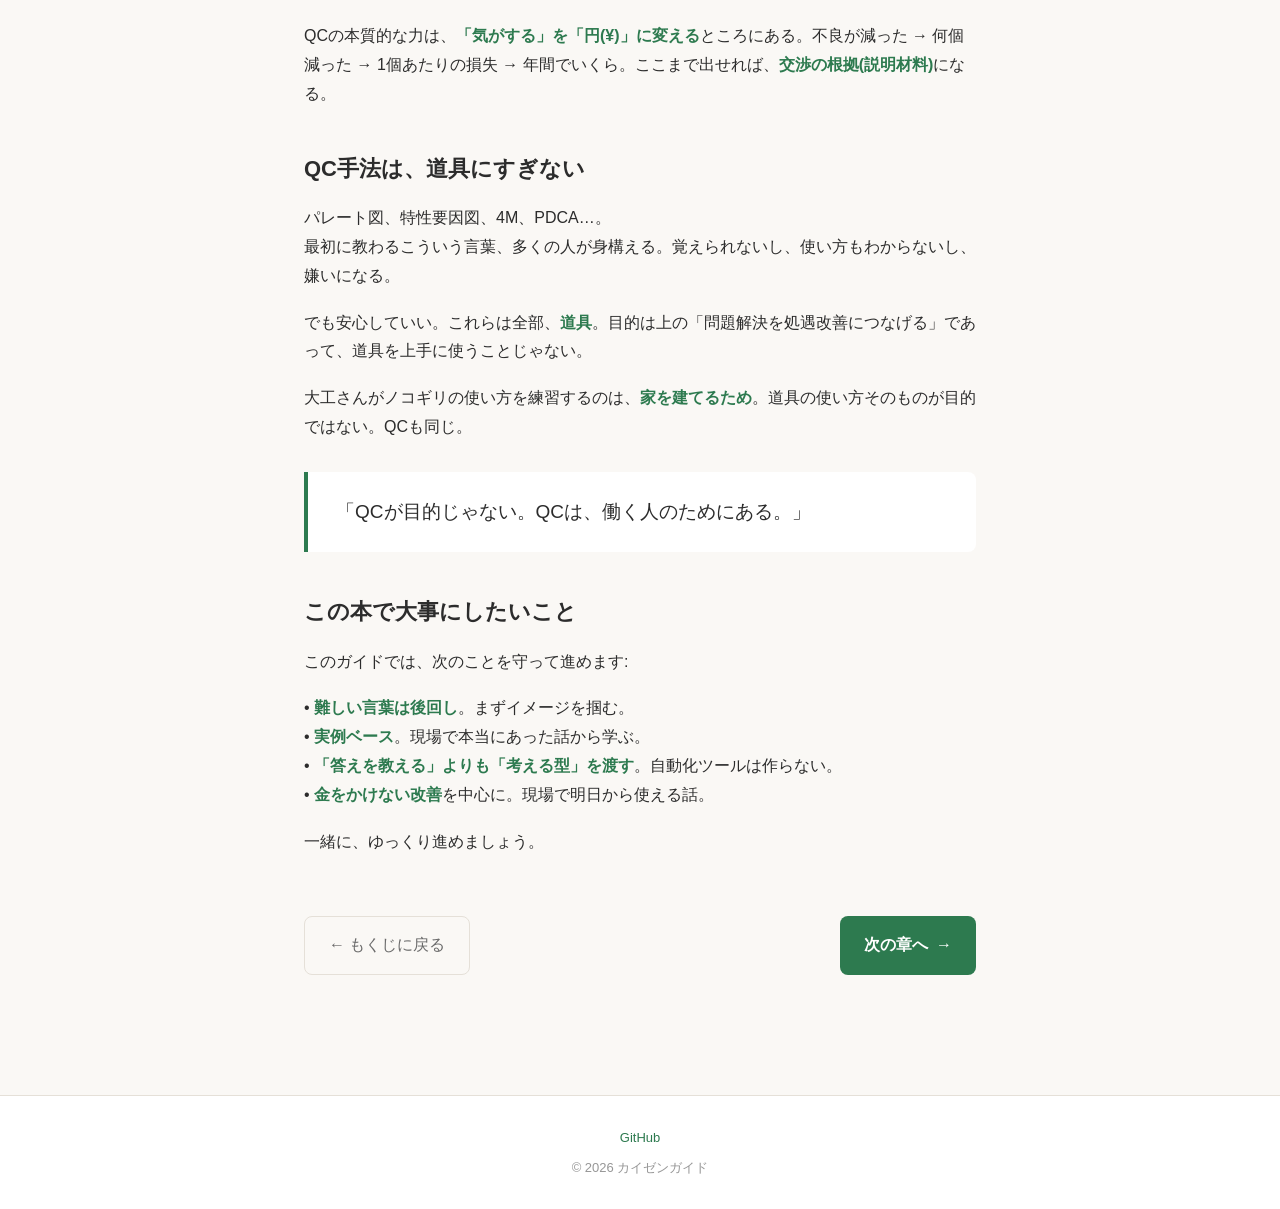
==== commit 1a0e6509: "Add files via upload" ====
--- a/ch1.html
+++ b/ch1.html
@@ -26,7 +26,7 @@
 
   <div class="chapter-tldr">
     <div class="chapter-tldr-label" data-i18n="tldrLabel">ひとこと要約</div>
-    <div class="chapter-tldr-text" data-i18n="ch1Tldr">QCは「賞を取るため」の活動じゃない。現場の困りごとを数字で解いて、会社とお客さんを助けて、最終的に<strong>働く人の給料を上げるため</strong>にやるもの。順番を思い出すと、だいぶ楽になる。</div>
+    <div class="chapter-tldr-text" data-i18n="ch1Tldr">QCは「賞を取るため」の活動ではない。現場の問題を数字で解決し、会社とお客さんに貢献する。その結果として<strong>働く人への処遇改善につながる可能性がある</strong>。この順番を思い出すと、QCはだいぶ楽になる。</div>
   </div>
 
   <h3 data-i18n="ch1_h1">「QCめんどくさい」は、だいたい正しい</h3>
@@ -34,27 +34,27 @@
   <p data-i18n="ch1_p2">多くの現場で、QC活動は<strong>「毎年の発表会のために、仕方なくやるもの」</strong>になってる。テーマを決めて、資料作って、スライドにまとめて、リハやって、発表して、終わり。来年また同じ時期に同じことをやる。これが面白いわけがない。</p>
   <p data-i18n="ch1_p3">でもね、QCは本来そういう活動じゃない。発表会は<strong>結果を共有する場</strong>であって、目的じゃないんだ。</p>
 
-  <h3 data-i18n="ch1_h2">本当の目的は「働く人の給料を上げる」こと</h3>
-  <p data-i18n="ch1_p4">極論を言うと、QC活動の目的はこれ。<strong>現場で働く人の給料を上げること</strong>。</p>
+  <h3 data-i18n="ch1_h2">本来の目的は「問題解決を通じて処遇改善につなげる」こと</h3>
+  <p data-i18n="ch1_p4">QC活動の本質的な目的は、<strong>現場の問題を解決し、品質・生産性を向上させること</strong>。そしてその結果が、会社の利益改善や、<strong>働く人への処遇改善につながる可能性がある</strong>。<br><small style="color:var(--sub);">※一般的にQCの目的は「品質向上・コスト削減・顧客満足」と定義される。本ガイドは<strong>著者独自の視点</strong>として、その先にある「働く人への還元」まで含めて整理する。</small></p>
   <p data-i18n="ch1_p5">どういう流れかというと、こうなる:</p>
 
   <div class="callout">
-    <div class="callout-title"><span class="callout-icon">🔄</span><span data-i18n="cycleTitle">QCが給料につながるサイクル</span></div>
+    <div class="callout-title"><span class="callout-icon">🔄</span><span data-i18n="cycleTitle">QCが処遇改善につながるサイクル</span></div>
     <p data-i18n="cycleStep">① 現場を改善する → ② 不良やロスが減る → ③ その効果を<strong>金額で</strong>見せる → ④ お客さん(または会社)と交渉する → ⑤ 浮いた分を、働く人に還元する</p>
   </div>
 
-  <p data-i18n="ch1_p6">この流れのどこか1つでも切れてたら、QCは単なる<strong>作文コンテスト</strong>になる。多くの会社でそうなっちゃってるのが実情。</p>
+  <p data-i18n="ch1_p6">この流れのどこか1つでも切れてたら、QCは単なる<strong>形だけの活動</strong>になる。そうなっているケースも少なくない。</p>
 
   <h3 data-i18n="ch1_h3">「改善した」を「数字で見せる」まで、セット</h3>
   <p data-i18n="ch1_p7">現場でよくあるのが、こういうパターン。</p>
   <p data-i18n="ch1_p8">「不良が減った気がする」<br>「前より楽になった気がする」<br>「ムダが少なくなった気がする」</p>
   <p data-i18n="ch1_p9">全部、<strong>気がする</strong>で止まってる。これだと交渉材料にならない。</p>
-  <p data-i18n="ch1_p10">QCの本質的な力は、<strong>「気がする」を「円(¥)」に変える</strong>ところにある。不良が減った → 何個減った → 1個あたりの損失 → 年間でいくら。ここまで出せれば、<strong>交渉のカード</strong>になる。</p>
+  <p data-i18n="ch1_p10">QCの本質的な力は、<strong>「気がする」を「円(¥)」に変える</strong>ところにある。不良が減った → 何個減った → 1個あたりの損失 → 年間でいくら。ここまで出せれば、<strong>交渉の根拠(説明材料)</strong>になる。</p>
 
   <h3 data-i18n="ch1_h4">QC手法は、道具にすぎない</h3>
-  <p data-i18n="ch1_p11">パレート図、特性要因図、4M、PDCA…。<br>最初に教わるこういう言葉、たぶん9割の人が身構える。覚えられないし、使い方もわからないし、嫌いになる。</p>
-  <p data-i18n="ch1_p12">でも安心していい。これらは全部、<strong>道具</strong>。目的は上の「給料を上げる」であって、道具を上手に使うことじゃない。</p>
-  <p data-i18n="ch1_p13">大工さんがノコギリの使い方を一所懸命練習するのは、<strong>家を建てるため</strong>であって、ノコギリマスターになるためじゃないよね。それと同じ。</p>
+  <p data-i18n="ch1_p11">パレート図、特性要因図、4M、PDCA…。<br>最初に教わるこういう言葉、多くの人が身構える。覚えられないし、使い方もわからないし、嫌いになる。</p>
+  <p data-i18n="ch1_p12">でも安心していい。これらは全部、<strong>道具</strong>。目的は上の「問題解決を処遇改善につなげる」であって、道具を上手に使うことじゃない。</p>
+  <p data-i18n="ch1_p13">大工さんがノコギリの使い方を練習するのは、<strong>家を建てるため</strong>。道具の使い方そのものが目的ではない。QCも同じ。</p>
 
   <div class="quote" data-i18n="ch1_quote">「QCが目的じゃない。QCは、働く人のためにある。」</div>
 
@@ -80,26 +80,26 @@
 Object.assign(window.kaizenI18n.ja, {
   ch1Label: "CHAPTER 1",
   ch1Title: "QCってなぜやるの?",
-  ch1Tldr: 'QCは「賞を取るため」の活動じゃない。現場の困りごとを数字で解いて、会社とお客さんを助けて、最終的に<strong>働く人の給料を上げるため</strong>にやるもの。順番を思い出すと、だいぶ楽になる。',
+  ch1Tldr: 'QCは「賞を取るため」の活動ではない。現場の問題を数字で解決し、会社とお客さんに貢献する。その結果として<strong>働く人への処遇改善につながる可能性がある</strong>。この順番を思い出すと、QCはだいぶ楽になる。',
   ch1_h1: "「QCめんどくさい」は、だいたい正しい",
   ch1_p1: 'いきなり結論だけど、QC活動が<strong>めんどくさいと感じる</strong>のは、あなたの感覚が鈍いからじゃない。むしろ正しい。',
   ch1_p2: '多くの現場で、QC活動は<strong>「毎年の発表会のために、仕方なくやるもの」</strong>になってる。テーマを決めて、資料作って、スライドにまとめて、リハやって、発表して、終わり。来年また同じ時期に同じことをやる。これが面白いわけがない。',
   ch1_p3: 'でもね、QCは本来そういう活動じゃない。発表会は<strong>結果を共有する場</strong>であって、目的じゃないんだ。',
-  ch1_h2: "本当の目的は「働く人の給料を上げる」こと",
-  ch1_p4: '極論を言うと、QC活動の目的はこれ。<strong>現場で働く人の給料を上げること</strong>。',
+  ch1_h2: "本来の目的は「問題解決を通じて処遇改善につなげる」こと",
+  ch1_p4: 'QC活動の本質的な目的は、<strong>現場の問題を解決し、品質・生産性を向上させること</strong>。そしてその結果が、会社の利益改善や、<strong>働く人への処遇改善につながる可能性がある</strong>。<br><small style="color:var(--sub);">※一般的にQCの目的は「品質向上・コスト削減・顧客満足」と定義される。本ガイドは<strong>著者独自の視点</strong>として、その先にある「働く人への還元」まで含めて整理する。</small>',
   ch1_p5: 'どういう流れかというと、こうなる:',
-  cycleTitle: "QCが給料につながるサイクル",
+  cycleTitle: "QCが処遇改善につながるサイクル",
   cycleStep: '① 現場を改善する → ② 不良やロスが減る → ③ その効果を<strong>金額で</strong>見せる → ④ お客さん(または会社)と交渉する → ⑤ 浮いた分を、働く人に還元する',
-  ch1_p6: 'この流れのどこか1つでも切れてたら、QCは単なる<strong>作文コンテスト</strong>になる。多くの会社でそうなっちゃってるのが実情。',
+  ch1_p6: 'この流れのどこか1つでも切れてたら、QCは単なる<strong>形だけの活動</strong>になる。そうなっているケースも少なくない。',
   ch1_h3: "「改善した」を「数字で見せる」まで、セット",
   ch1_p7: '現場でよくあるのが、こういうパターン。',
   ch1_p8: '「不良が減った気がする」<br>「前より楽になった気がする」<br>「ムダが少なくなった気がする」',
   ch1_p9: '全部、<strong>気がする</strong>で止まってる。これだと交渉材料にならない。',
-  ch1_p10: 'QCの本質的な力は、<strong>「気がする」を「円(¥)」に変える</strong>ところにある。不良が減った → 何個減った → 1個あたりの損失 → 年間でいくら。ここまで出せれば、<strong>交渉のカード</strong>になる。',
+  ch1_p10: 'QCの本質的な力は、<strong>「気がする」を「円(¥)」に変える</strong>ところにある。不良が減った → 何個減った → 1個あたりの損失 → 年間でいくら。ここまで出せれば、<strong>交渉の根拠(説明材料)</strong>になる。',
   ch1_h4: "QC手法は、道具にすぎない",
-  ch1_p11: 'パレート図、特性要因図、4M、PDCA…。<br>最初に教わるこういう言葉、たぶん9割の人が身構える。覚えられないし、使い方もわからないし、嫌いになる。',
-  ch1_p12: 'でも安心していい。これらは全部、<strong>道具</strong>。目的は上の「給料を上げる」であって、道具を上手に使うことじゃない。',
-  ch1_p13: '大工さんがノコギリの使い方を一所懸命練習するのは、<strong>家を建てるため</strong>であって、ノコギリマスターになるためじゃないよね。それと同じ。',
+  ch1_p11: 'パレート図、特性要因図、4M、PDCA…。<br>最初に教わるこういう言葉、多くの人が身構える。覚えられないし、使い方もわからないし、嫌いになる。',
+  ch1_p12: 'でも安心していい。これらは全部、<strong>道具</strong>。目的は上の「問題解決を処遇改善につなげる」であって、道具を上手に使うことじゃない。',
+  ch1_p13: '大工さんがノコギリの使い方を練習するのは、<strong>家を建てるため</strong>。道具の使い方そのものが目的ではない。QCも同じ。',
   ch1_quote: '「QCが目的じゃない。QCは、働く人のためにある。」',
   ch1_h5: "この本で大事にしたいこと",
   ch1_p14: 'このガイドでは、次のことを守って進めます:',
@@ -111,26 +111,26 @@
 Object.assign(window.kaizenI18n.en, {
   ch1Label: "CHAPTER 1",
   ch1Title: "Why do we even do QC?",
-  ch1Tldr: 'QC is not an activity "to win awards." It\'s for solving shop floor problems with numbers, helping the company and the customer, and ultimately <strong>raising the wages of the people who work there</strong>. Remember the order, and things get a lot easier.',
+  ch1Tldr: 'QC is not an activity "to win awards." It is about solving shop floor problems with numbers and contributing to the company and the customer. As a result, it <strong>can lead to improved treatment and compensation for workers</strong>. Remembering this order makes QC much easier.',
   ch1_h1: '"QC is a pain" — you\'re basically right',
   ch1_p1: 'Right off the bat: if you feel QC activities are <strong>a pain</strong>, it\'s not because your senses are dull. You\'re actually right.',
   ch1_p2: 'At many shop floors, QC has become <strong>"something we do reluctantly for the annual presentation."</strong> Pick a theme, make the slides, rehearse, present, done. Same thing next year. No way this is fun.',
   ch1_p3: 'But QC was never supposed to be that. The presentation is a <strong>place to share results</strong>, not the purpose.',
-  ch1_h2: 'The real purpose is "to raise the wages of workers"',
-  ch1_p4: 'Putting it bluntly, this is what QC is for: <strong>to raise the wages of the people working on the shop floor</strong>.',
+  ch1_h2: 'The real purpose is "to improve compensation through problem-solving"',
+  ch1_p4: 'The essential purpose of QC activities is <strong>to solve shop floor problems and improve quality and productivity</strong>. As a result, this <strong>can lead to improvements in company profits and improved treatment and compensation for workers</strong>.<br><small style="color:var(--sub);">*QC is generally defined as aiming at "quality improvement, cost reduction, customer satisfaction." This guide adds, as the <strong>author\'s original view</strong>, the further step of "returning value to the workers."</small>',
   ch1_p5: 'Here\'s how the flow works:',
-  cycleTitle: "The cycle from QC to higher wages",
+  cycleTitle: "The cycle from QC to improved compensation",
   cycleStep: '① Improve the shop floor → ② Defects and losses decrease → ③ Show the effect <strong>in money</strong> → ④ Negotiate with the customer (or the company) → ⑤ Return the savings to the workers',
-  ch1_p6: 'If any one of these links breaks, QC becomes just an <strong>essay contest</strong>. That\'s the reality at most companies.',
+  ch1_p6: 'If any one of these links breaks, QC becomes just <strong>a formality</strong>. Cases like this are not uncommon.',
   ch1_h3: '"Improved" must include "shown in numbers"',
   ch1_p7: 'A common pattern on the shop floor:',
   ch1_p8: '"I feel like defects went down."<br>"I feel like things got easier."<br>"I feel like there\'s less waste."',
   ch1_p9: 'All stuck at <strong>"I feel like"</strong>. That won\'t work as a negotiation card.',
-  ch1_p10: 'The real power of QC is to <strong>convert "I feel like" into "dollars (or yen)"</strong>. Defects down → how many → loss per unit → annual total. Once you get here, it becomes a <strong>negotiation card</strong>.',
+  ch1_p10: 'The real power of QC is to <strong>convert "I feel like" into "yen (¥)"</strong>. Defects down → how many → loss per unit → annual total. Once you get here, it becomes a <strong>basis for negotiation (supporting evidence)</strong>.',
   ch1_h4: "QC methods are just tools",
-  ch1_p11: 'Pareto charts, fishbone diagrams, 4M, PDCA...<br>These are the words most people get scared of from day one. Hard to remember, hard to use, easy to hate.',
-  ch1_p12: 'But don\'t worry. These are all just <strong>tools</strong>. The purpose is "raising wages" above — not mastering the tools.',
-  ch1_p13: 'A carpenter practices using a saw <strong>to build a house</strong>, not to become a saw master. Same thing here.',
+  ch1_p11: 'Pareto charts, fishbone diagrams, 4M, PDCA...<br>These are the words many people get scared of from day one. Hard to remember, hard to use, easy to hate.',
+  ch1_p12: 'But don\'t worry. These are all just <strong>tools</strong>. The purpose is "connecting problem-solving to improved compensation" — not mastering the tools.',
+  ch1_p13: 'A carpenter practices using a saw <strong>to build a house</strong>. Mastering the tool itself is not the goal. QC is the same.',
   ch1_quote: '"QC is not the goal. QC exists for the people who work."',
   ch1_h5: "What this book cares about",
   ch1_p14: 'In this guide, we keep these promises:',
@@ -142,26 +142,26 @@
 Object.assign(window.kaizenI18n.vi, {
   ch1Label: "CHƯƠNG 1",
   ch1Title: "Tại sao phải làm QC?",
-  ch1Tldr: 'QC không phải là hoạt động "để lấy giải thưởng". Đó là việc giải quyết vấn đề hiện trường bằng con số, giúp đỡ công ty và khách hàng, và cuối cùng là <strong>để tăng lương cho người lao động</strong>. Nhớ thứ tự này, mọi thứ sẽ dễ dàng hơn nhiều.',
+  ch1Tldr: 'QC không phải là hoạt động "để lấy giải thưởng". Đó là việc giải quyết vấn đề hiện trường bằng con số và đóng góp cho công ty và khách hàng. Kết quả là, nó <strong>có thể dẫn đến cải thiện chế độ đãi ngộ cho người lao động</strong>. Nhớ thứ tự này, QC sẽ dễ dàng hơn nhiều.',
   ch1_h1: '"QC phiền phức" — Bạn đúng đấy',
   ch1_p1: 'Nói thẳng ra: nếu bạn thấy hoạt động QC <strong>phiền phức</strong>, không phải vì cảm giác của bạn sai. Bạn đúng rồi.',
   ch1_p2: 'Ở nhiều hiện trường, QC đã trở thành <strong>"việc miễn cưỡng làm cho buổi thuyết trình hàng năm"</strong>. Chọn chủ đề, làm tài liệu, tập luyện, thuyết trình, xong. Năm sau lại lặp lại. Điều này không thể nào thú vị được.',
   ch1_p3: 'Nhưng QC vốn không phải như vậy. Buổi thuyết trình là <strong>nơi chia sẻ kết quả</strong>, không phải là mục đích.',
-  ch1_h2: 'Mục đích thực sự là "tăng lương cho người lao động"',
-  ch1_p4: 'Nói thẳng thắn, mục đích của QC là thế này: <strong>tăng lương cho những người làm việc tại hiện trường</strong>.',
+  ch1_h2: 'Mục đích thực sự là "cải thiện chế độ đãi ngộ thông qua giải quyết vấn đề"',
+  ch1_p4: 'Mục đích cốt lõi của hoạt động QC là <strong>giải quyết vấn đề hiện trường và cải thiện chất lượng, năng suất</strong>. Kết quả là, điều này <strong>có thể dẫn đến cải thiện lợi nhuận công ty và chế độ đãi ngộ cho người lao động</strong>.<br><small style="color:var(--sub);">*QC thường được định nghĩa là hướng tới "cải thiện chất lượng, giảm chi phí, thỏa mãn khách hàng". Hướng dẫn này, theo <strong>quan điểm riêng của tác giả</strong>, bao gồm cả bước tiếp theo: "hoàn trả giá trị cho người lao động".</small>',
   ch1_p5: 'Quá trình diễn ra như sau:',
-  cycleTitle: "Chu trình từ QC đến tăng lương",
+  cycleTitle: "Chu trình từ QC đến cải thiện chế độ đãi ngộ",
   cycleStep: '① Cải tiến hiện trường → ② Giảm lỗi và lãng phí → ③ Thể hiện hiệu quả <strong>bằng tiền</strong> → ④ Đàm phán với khách hàng (hoặc công ty) → ⑤ Chia sẻ phần dư cho người lao động',
-  ch1_p6: 'Nếu một mắt xích nào đó bị đứt, QC chỉ còn là <strong>cuộc thi viết văn</strong>. Thực tế ở nhiều công ty đều như vậy.',
+  ch1_p6: 'Nếu một mắt xích nào đó bị đứt, QC chỉ còn là <strong>hoạt động mang tính hình thức</strong>. Những trường hợp như vậy không hiếm.',
   ch1_h3: 'Từ "đã cải thiện" đến "thể hiện bằng con số" là một bộ',
   ch1_p7: 'Mẫu thường gặp tại hiện trường:',
   ch1_p8: '"Cảm thấy lỗi đã giảm."<br>"Cảm thấy công việc dễ hơn trước."<br>"Cảm thấy lãng phí ít đi."',
   ch1_p9: 'Tất cả đều dừng ở <strong>"cảm thấy"</strong>. Như vậy không thể dùng làm tài liệu đàm phán.',
-  ch1_p10: 'Sức mạnh thực sự của QC là <strong>biến "cảm thấy" thành "yên (¥)"</strong>. Lỗi giảm → giảm bao nhiêu → thiệt hại mỗi đơn vị → tổng một năm. Nếu làm được đến đây, nó sẽ trở thành <strong>lá bài đàm phán</strong>.',
+  ch1_p10: 'Sức mạnh thực sự của QC là <strong>biến "cảm thấy" thành "yên (¥)"</strong>. Lỗi giảm → giảm bao nhiêu → thiệt hại mỗi đơn vị → tổng một năm. Nếu làm được đến đây, nó sẽ trở thành <strong>cơ sở cho đàm phán (tài liệu giải thích)</strong>.',
   ch1_h4: "Phương pháp QC chỉ là công cụ",
-  ch1_p11: 'Biểu đồ Pareto, sơ đồ xương cá, 4M, PDCA...<br>Đây là những từ mà 9/10 người sợ ngay từ đầu. Khó nhớ, khó dùng, dễ ghét.',
-  ch1_p12: 'Nhưng yên tâm. Tất cả đều chỉ là <strong>công cụ</strong>. Mục đích là "tăng lương" ở trên, không phải là thành thạo công cụ.',
-  ch1_p13: 'Thợ mộc luyện dùng cưa là <strong>để xây nhà</strong>, không phải để trở thành bậc thầy về cưa. Điều này giống vậy.',
+  ch1_p11: 'Biểu đồ Pareto, sơ đồ xương cá, 4M, PDCA...<br>Đây là những từ mà nhiều người sợ ngay từ đầu. Khó nhớ, khó dùng, dễ ghét.',
+  ch1_p12: 'Nhưng yên tâm. Tất cả đều chỉ là <strong>công cụ</strong>. Mục đích là "kết nối giải quyết vấn đề với cải thiện chế độ đãi ngộ" ở trên, không phải là thành thạo công cụ.',
+  ch1_p13: 'Thợ mộc luyện dùng cưa là <strong>để xây nhà</strong>. Việc thành thạo công cụ không phải là mục đích. QC cũng vậy.',
   ch1_quote: '"QC không phải mục đích. QC tồn tại vì người lao động."',
   ch1_h5: "Những điều cuốn sách này coi trọng",
   ch1_p14: 'Trong hướng dẫn này, chúng tôi giữ những nguyên tắc sau:',
@@ -173,26 +173,26 @@
 Object.assign(window.kaizenI18n.id, {
   ch1Label: "BAB 1",
   ch1Title: "Kenapa melakukan QC?",
-  ch1Tldr: 'QC bukan kegiatan "untuk memenangkan penghargaan". Ini untuk menyelesaikan masalah lapangan dengan angka, membantu perusahaan dan pelanggan, dan akhirnya <strong>menaikkan gaji pekerja</strong>. Ingat urutannya, semua jadi lebih mudah.',
+  ch1Tldr: 'QC bukan kegiatan "untuk memenangkan penghargaan". Ini tentang menyelesaikan masalah lapangan dengan angka dan berkontribusi pada perusahaan dan pelanggan. Hasilnya, ini <strong>dapat mengarah pada peningkatan perlakuan dan kompensasi bagi pekerja</strong>. Ingat urutan ini, QC jadi jauh lebih mudah.',
   ch1_h1: '"QC ribet" — Anda benar',
   ch1_p1: 'Kesimpulan langsung: kalau Anda merasa kegiatan QC <strong>ribet</strong>, bukan karena perasaan Anda salah. Anda benar.',
   ch1_p2: 'Di banyak lapangan, QC sudah menjadi <strong>"sesuatu yang dilakukan dengan terpaksa untuk presentasi tahunan"</strong>. Pilih tema, buat materi, latihan, presentasi, selesai. Tahun depan mengulang lagi. Tidak mungkin menarik.',
   ch1_p3: 'Tapi QC asalnya bukan seperti itu. Presentasi adalah <strong>tempat berbagi hasil</strong>, bukan tujuan.',
-  ch1_h2: 'Tujuan sejati adalah "menaikkan gaji pekerja"',
-  ch1_p4: 'Berbicara terus terang, tujuan QC adalah ini: <strong>menaikkan gaji orang-orang yang bekerja di lapangan</strong>.',
+  ch1_h2: 'Tujuan sejati adalah "meningkatkan perlakuan melalui penyelesaian masalah"',
+  ch1_p4: 'Tujuan inti dari kegiatan QC adalah <strong>menyelesaikan masalah lapangan dan meningkatkan kualitas serta produktivitas</strong>. Hasilnya, ini <strong>dapat mengarah pada peningkatan laba perusahaan dan perbaikan perlakuan serta kompensasi bagi pekerja</strong>.<br><small style="color:var(--sub);">*QC umumnya didefinisikan sebagai "perbaikan kualitas, pengurangan biaya, kepuasan pelanggan". Panduan ini, sebagai <strong>sudut pandang asli penulis</strong>, menambahkan langkah berikutnya: "mengembalikan nilai kepada pekerja".</small>',
   ch1_p5: 'Alurnya seperti ini:',
-  cycleTitle: "Siklus dari QC ke kenaikan gaji",
+  cycleTitle: "Siklus dari QC ke peningkatan perlakuan",
   cycleStep: '① Perbaiki lapangan → ② Cacat dan kerugian berkurang → ③ Tampilkan efeknya <strong>dalam uang</strong> → ④ Negosiasi dengan pelanggan (atau perusahaan) → ⑤ Kembalikan penghematan kepada pekerja',
-  ch1_p6: 'Kalau salah satu mata rantai putus, QC hanya menjadi <strong>kontes menulis</strong>. Kenyataan di banyak perusahaan seperti itu.',
+  ch1_p6: 'Kalau salah satu mata rantai putus, QC hanya menjadi <strong>kegiatan formalitas</strong>. Kasus seperti ini tidak sedikit.',
   ch1_h3: 'Dari "sudah diperbaiki" ke "ditunjukkan dengan angka" itu satu paket',
   ch1_p7: 'Pola yang sering ditemui di lapangan:',
   ch1_p8: '"Rasanya cacat berkurang."<br>"Rasanya jadi lebih mudah."<br>"Rasanya pemborosan berkurang."',
   ch1_p9: 'Semua berhenti di <strong>"rasanya"</strong>. Ini tidak bisa dipakai sebagai bahan negosiasi.',
-  ch1_p10: 'Kekuatan sejati QC adalah <strong>mengubah "rasanya" menjadi "yen (¥)"</strong>. Cacat turun → berapa banyak → kerugian per unit → total setahun. Kalau sampai sini, menjadi <strong>kartu negosiasi</strong>.',
+  ch1_p10: 'Kekuatan sejati QC adalah <strong>mengubah "rasanya" menjadi "yen (¥)"</strong>. Cacat turun → berapa banyak → kerugian per unit → total setahun. Kalau sampai sini, menjadi <strong>dasar negosiasi (materi penjelasan)</strong>.',
   ch1_h4: "Metode QC hanyalah alat",
-  ch1_p11: 'Diagram Pareto, diagram tulang ikan, 4M, PDCA...<br>Kata-kata ini, 9 dari 10 orang langsung takut di awal. Sulit diingat, sulit dipakai, mudah dibenci.',
-  ch1_p12: 'Tapi tenang saja. Semua ini hanyalah <strong>alat</strong>. Tujuannya "menaikkan gaji" di atas, bukan menguasai alat.',
-  ch1_p13: 'Tukang kayu berlatih pakai gergaji itu <strong>untuk membangun rumah</strong>, bukan untuk jadi ahli gergaji. Sama saja.',
+  ch1_p11: 'Diagram Pareto, diagram tulang ikan, 4M, PDCA...<br>Kata-kata ini, banyak orang langsung takut di awal. Sulit diingat, sulit dipakai, mudah dibenci.',
+  ch1_p12: 'Tapi tenang saja. Semua ini hanyalah <strong>alat</strong>. Tujuannya "menghubungkan penyelesaian masalah dengan peningkatan perlakuan" di atas, bukan menguasai alat.',
+  ch1_p13: 'Tukang kayu berlatih pakai gergaji <strong>untuk membangun rumah</strong>. Menguasai alat itu sendiri bukan tujuan. QC pun sama.',
   ch1_quote: '"QC bukan tujuan. QC ada untuk para pekerja."',
   ch1_h5: "Hal yang dipegang buku ini",
   ch1_p14: 'Dalam panduan ini, kami memegang prinsip berikut:',
@@ -204,26 +204,26 @@
 Object.assign(window.kaizenI18n.my, {
   ch1Label: "အခန်း ၁",
   ch1Title: "QC ကို ဘာလို့ လုပ်ရတာလဲ?",
-  ch1Tldr: 'QC သည် "ဆု ရဖို့ အတွက်" လုပ်ငန်းမဟုတ်ပါ။ လုပ်ငန်းခွင် ပြဿနာများကို ဂဏန်းများဖြင့် ဖြေရှင်းပြီး ကုမ္ပဏီနှင့် သုံးစွဲသူအား ကူညီကာ နောက်ဆုံးတွင် <strong>လုပ်သားများ၏ လခကို တိုးမြှင့်ရန်</strong> လုပ်သည်။ အစီအစဉ်ကို မှတ်မိလျှင် အများကြီး လွယ်ကူသွားမည်။',
+  ch1Tldr: 'QC သည် "ဆု ရဖို့ အတွက်" လုပ်ငန်းမဟုတ်ပါ။ လုပ်ငန်းခွင် ပြဿနာများကို ဂဏန်းများဖြင့် ဖြေရှင်းပြီး ကုမ္ပဏီနှင့် သုံးစွဲသူအား အကျိုးပြုခြင်း။ ရလဒ်အနေဖြင့် ၎င်းသည် <strong>လုပ်သားများ၏ ဆက်ဆံရေးနှင့် အခကြေးငွေ တိုးတက်မှု ဆီသို့ ဦးတည်နိုင်</strong>။ ဤအစီအစဉ်ကို မှတ်မိလျှင် QC သည် အများကြီး လွယ်ကူသွားမည်။',
   ch1_h1: '"QC က ပင်ပန်းတယ်" — သင့်ခံစားချက် မှန်ပါတယ်',
   ch1_p1: 'တိုက်ရိုက်ပြောရရင်: QC လုပ်ငန်းသည် <strong>ပင်ပန်းသည်ဟု ခံစားရ</strong>လျှင် သင့်ခံစားချက် မမှန်၍ မဟုတ်ပါ။ အမှန်ဖြစ်ပါသည်။',
   ch1_p2: 'လုပ်ငန်းခွင် အများတွင် QC သည် <strong>"နှစ်စဉ် တင်ပြပွဲ အတွက် မရလို့ လုပ်ရတဲ့ အရာ"</strong> ဖြစ်လာခဲ့သည်။ အကြောင်းရင်းရွေး၊ စာရွက်စာတမ်းလုပ်၊ ကြိုတင်ပြင်ဆင်၊ တင်ပြ၊ ပြီး။ နောက်နှစ် ထပ်လုပ်။ ဤသည် ပျော်စရာမဖြစ်နိုင်ပါ။',
   ch1_p3: 'သို့သော် QC သည် မူရင်း ထိုသို့ မဟုတ်ပါ။ တင်ပြပွဲသည် <strong>ရလဒ်ကို မျှဝေရန် နေရာ</strong>ဖြစ်ပြီး ရည်ရွယ်ချက် မဟုတ်ပါ။',
-  ch1_h2: 'တကယ့်ရည်ရွယ်ချက်သည် "လုပ်သားများ၏ လခ တိုးမြှင့်ရန်"',
-  ch1_p4: 'အကောင်းဆုံးပြောရရင် QC ၏ ရည်ရွယ်ချက်သည် ဤ- <strong>လုပ်ငန်းခွင်တွင် အလုပ်လုပ်သော သူများ၏ လခကို တိုးမြှင့်ရန်</strong>။',
+  ch1_h2: 'တကယ့်ရည်ရွယ်ချက်သည် "ပြဿနာ ဖြေရှင်းခြင်းမှ တစ်ဆင့် ဆက်ဆံရေးနှင့် အခကြေးငွေ တိုးတက်စေရန်"',
+  ch1_p4: 'QC ၏ အခြေခံ ရည်ရွယ်ချက်မှာ <strong>လုပ်ငန်းခွင် ပြဿနာများကို ဖြေရှင်း၍ အရည်အသွေးနှင့် ထုတ်လုပ်နိုင်စွမ်း တိုးတက်စေခြင်း</strong>။ ရလဒ်အနေဖြင့် ၎င်းသည် <strong>ကုမ္ပဏီ အမြတ်တိုးတက်မှုနှင့် လုပ်သားများ၏ ဆက်ဆံရေးနှင့် အခကြေးငွေ တိုးတက်မှုဆီသို့ ဦးတည်နိုင်</strong>။<br><small style="color:var(--sub);">*QC ၏ ရည်ရွယ်ချက်ကို ယေဘူယျအားဖြင့် "အရည်အသွေး မြှင့်တင်ခြင်း၊ ကုန်ကျစရိတ် လျှော့ချခြင်း၊ သုံးစွဲသူ ကျေနပ်မှု" အဖြစ် သတ်မှတ်။ ဤလမ်းညွှန်တွင် <strong>စာရေးသူ၏ ကိုယ်ပိုင် အမြင်</strong>အဖြစ် ထိုနောက်ဆင့်ဖြစ်သော "လုပ်သားများသို့ တန်ဖိုး ပြန်အမ်းခြင်း" ကိုပါ ထည့်သွင်း စီစဉ်။</small>',
   ch1_p5: 'ဖြစ်စဉ်က ဤသို့ ဖြစ်သည်:',
-  cycleTitle: "QC မှ လခတိုးရန် လည်ပတ်မှု",
+  cycleTitle: "QC မှ ဆက်ဆံရေး တိုးတက်မှုသို့ လည်ပတ်မှု",
   cycleStep: '① လုပ်ငန်းခွင် တိုးတက်အောင် လုပ်သည် → ② ချွတ်ယွင်းမှုနှင့် ဆုံးရှုံးမှု လျော့သည် → ③ အကျိုးသက်ရောက်မှုကို <strong>ငွေဖြင့်</strong> ပြသည် → ④ သုံးစွဲသူ (သို့) ကုမ္ပဏီနှင့် ညှိနှိုင်းသည် → ⑤ သက်သာသော ငွေကို လုပ်သားများအား ပြန်ပေးသည်',
-  ch1_p6: 'ဤဖြစ်စဉ်၏ တစ်ဆင့်ပင် ပြတ်သွားလျှင် QC သည် <strong>စာစီစာကုံး ယှဉ်ပြိုင်ပွဲ</strong> သာ ဖြစ်သွားမည်။ ကုမ္ပဏီ အများတွင် ထိုသို့ ဖြစ်နေသည်။',
+  ch1_p6: 'ဤဖြစ်စဉ်၏ တစ်ဆင့်ပင် ပြတ်သွားလျှင် QC သည် <strong>ပုံသေလုပ်ရိုးလုပ်စဉ်သာ</strong> ဖြစ်သွားမည်။ ဤသို့သော အဖြစ်အပျက်များ မရှားပါ။',
   ch1_h3: '"တိုးတက်သည်" မှ "ဂဏန်းဖြင့် ပြသည်" အထိ တစ်ခုတည်း',
   ch1_p7: 'လုပ်ငန်းခွင်တွင် မကြာခဏတွေ့ရသော ပုံစံ:',
   ch1_p8: '"ချွတ်ယွင်းမှု လျော့သလို ခံစားရသည်။"<br>"ယခင်ထက် လွယ်ကူလာသလို ခံစားရသည်။"<br>"အလဟာဿ နည်းလာသလို ခံစားရသည်။"',
   ch1_p9: 'အားလုံး <strong>"ခံစားရသည်"</strong> တွင် ရပ်တန့်သည်။ ဤသို့ဆိုလျှင် ညှိနှိုင်းရန် အထောက်အထား မဖြစ်။',
-  ch1_p10: 'QC ၏ စစ်မှန်သော အင်အားသည် <strong>"ခံစားရသည်" ကို "ယန်း (¥)" အဖြစ် ပြောင်းခြင်း</strong> တွင် ရှိသည်။ ချွတ်ယွင်းမှု လျော့ → ဘယ်လောက် လျော့ → တစ်ခုလျှင် ဆုံးရှုံးမှု → တစ်နှစ် စုစုပေါင်း။ ဤအထိ ထွက်လာလျှင် <strong>ညှိနှိုင်းရန် ကတ်</strong> ဖြစ်လာမည်။',
+  ch1_p10: 'QC ၏ စစ်မှန်သော အင်အားသည် <strong>"ခံစားရသည်" ကို "ယန်း (¥)" အဖြစ် ပြောင်းခြင်း</strong> တွင် ရှိသည်။ ချွတ်ယွင်းမှု လျော့ → ဘယ်လောက် လျော့ → တစ်ခုလျှင် ဆုံးရှုံးမှု → တစ်နှစ် စုစုပေါင်း။ ဤအထိ ထွက်လာလျှင် <strong>ညှိနှိုင်း၏ အခြေခံ (ရှင်းပြ အထောက်အထား)</strong> ဖြစ်လာမည်။',
   ch1_h4: "QC နည်းလမ်းများသည် ကိရိယာများသာ",
-  ch1_p11: 'Pareto ဇယား၊ ငါးရိုးပုံ၊ 4M၊ PDCA...<br>အစတွင် သင်ယူရသော ဤစကားများ၊ ၉၀% လူသည် ကြောက်ကြသည်။ မှတ်ရခက်၊ သုံးရခက်၊ မုန်းရလွယ်။',
-  ch1_p12: 'သို့သော် စိတ်ချပါ။ ဤအားလုံးသည် <strong>ကိရိယာများ</strong> သာ။ ရည်ရွယ်ချက်သည် "လခတိုးမြှင့်ရန်" ဖြစ်ပြီး ကိရိယာကို ကျွမ်းကျင်ရန် မဟုတ်။',
-  ch1_p13: 'လက်သမားက လွှာ ပြင်ရေးနည်းကို အလေးအနက် လေ့ကျင့်ရခြင်းသည် <strong>အိမ်ဆောက်ရန်</strong> ဖြစ်ပြီး လွှာ ကျွမ်းကျင်သူ ဖြစ်ရန် မဟုတ်။ အတူတူပင်။',
+  ch1_p11: 'Pareto ဇယား၊ ငါးရိုးပုံ၊ 4M၊ PDCA...<br>အစတွင် သင်ယူရသော ဤစကားများကို လူများစွာ ကြောက်ကြသည်။ မှတ်ရခက်၊ သုံးရခက်၊ မုန်းရလွယ်။',
+  ch1_p12: 'သို့သော် စိတ်ချပါ။ ဤအားလုံးသည် <strong>ကိရိယာများ</strong> သာ။ ရည်ရွယ်ချက်သည် "ပြဿနာ ဖြေရှင်းခြင်းကို ဆက်ဆံရေး တိုးတက်မှု နှင့် ချိတ်ဆက်ရန်" ဖြစ်ပြီး ကိရိယာကို ကျွမ်းကျင်ရန် မဟုတ်။',
+  ch1_p13: 'လက်သမားက လွှာ ပြင်ရေးနည်းကို လေ့ကျင့်ရခြင်းသည် <strong>အိမ်ဆောက်ရန်</strong>။ ကိရိယာကို ကျွမ်းကျင်ခြင်းသည် ရည်ရွယ်ချက် မဟုတ်။ QC ကလည်း ထိုနည်းတူ။',
   ch1_quote: '"QC သည် ရည်ရွယ်ချက် မဟုတ်။ QC သည် လုပ်သားများအတွက် ရှိသည်။"',
   ch1_h5: "ဤစာအုပ်တွင် အရေးထားသော အရာ",
   ch1_p14: 'ဤလမ်းညွှန်တွင် အောက်ပါတို့ကို လိုက်နာ၍ ဆက်သွားမည်:',
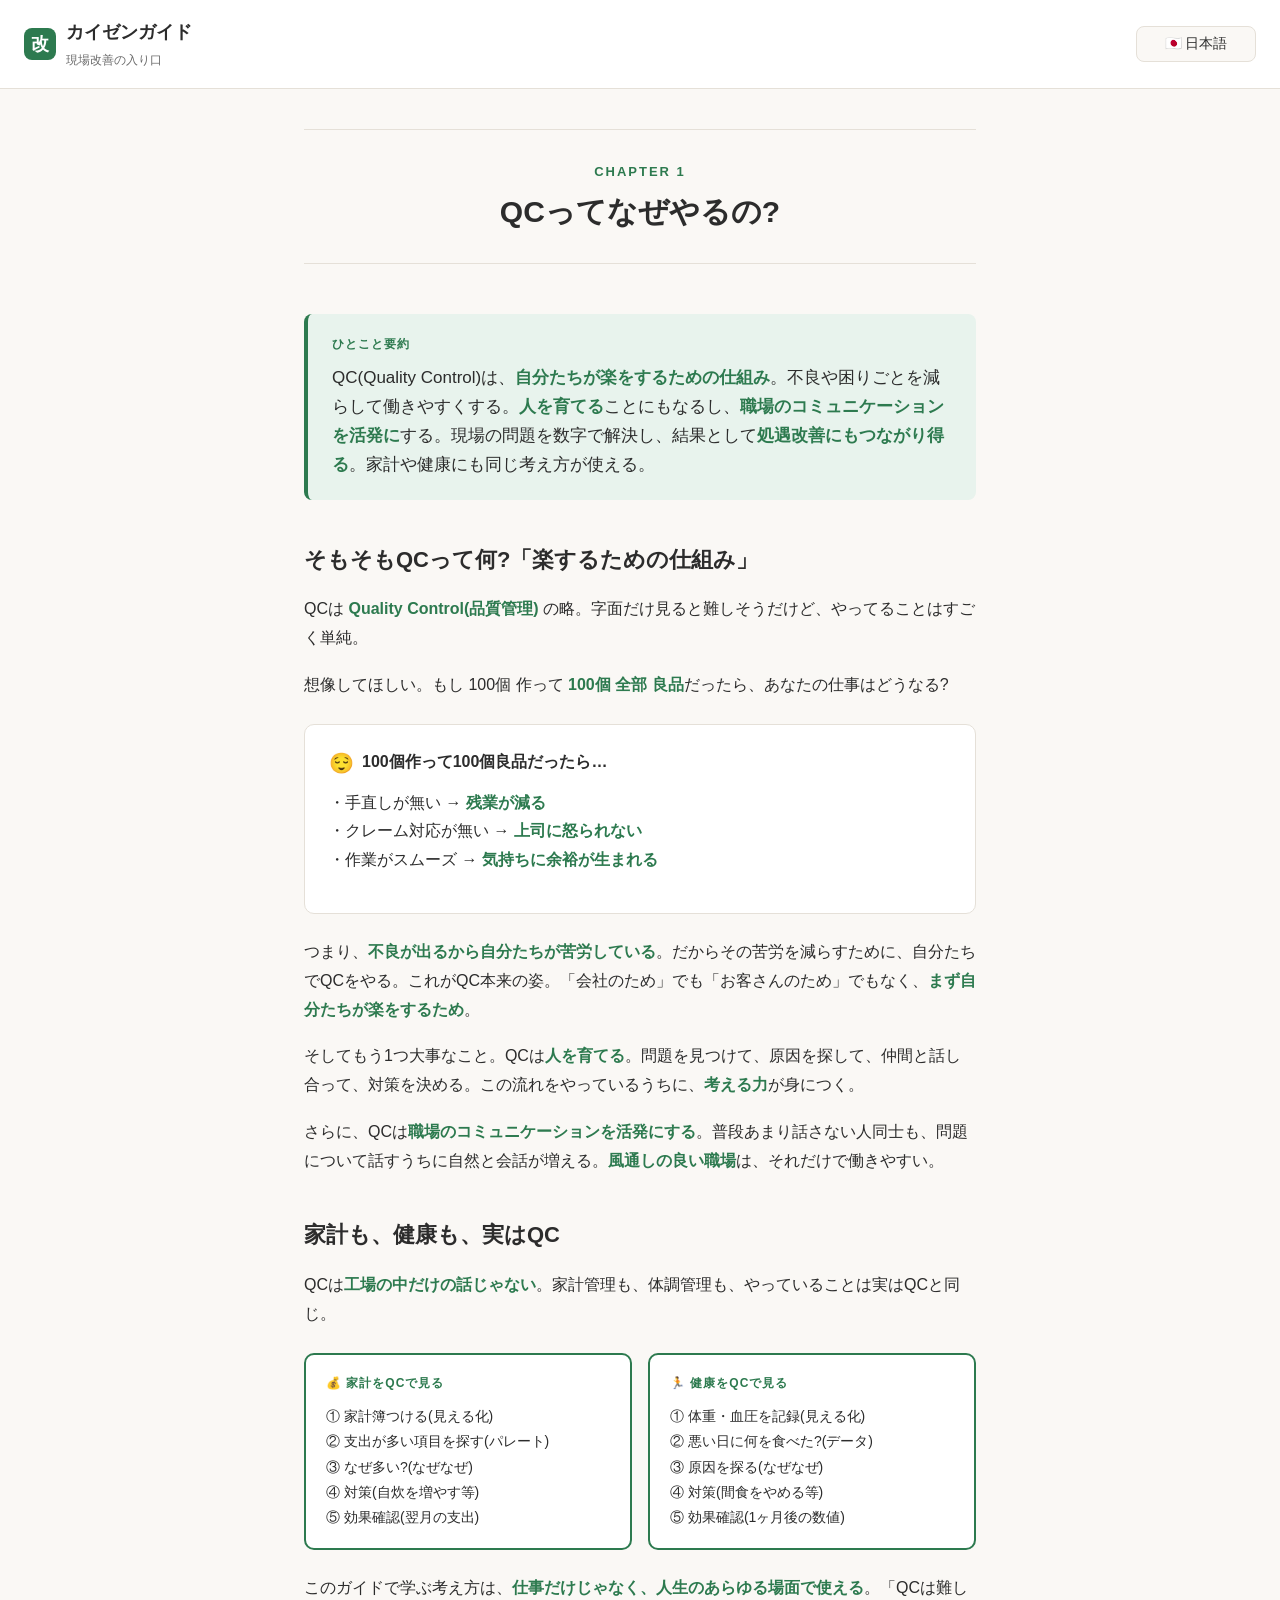
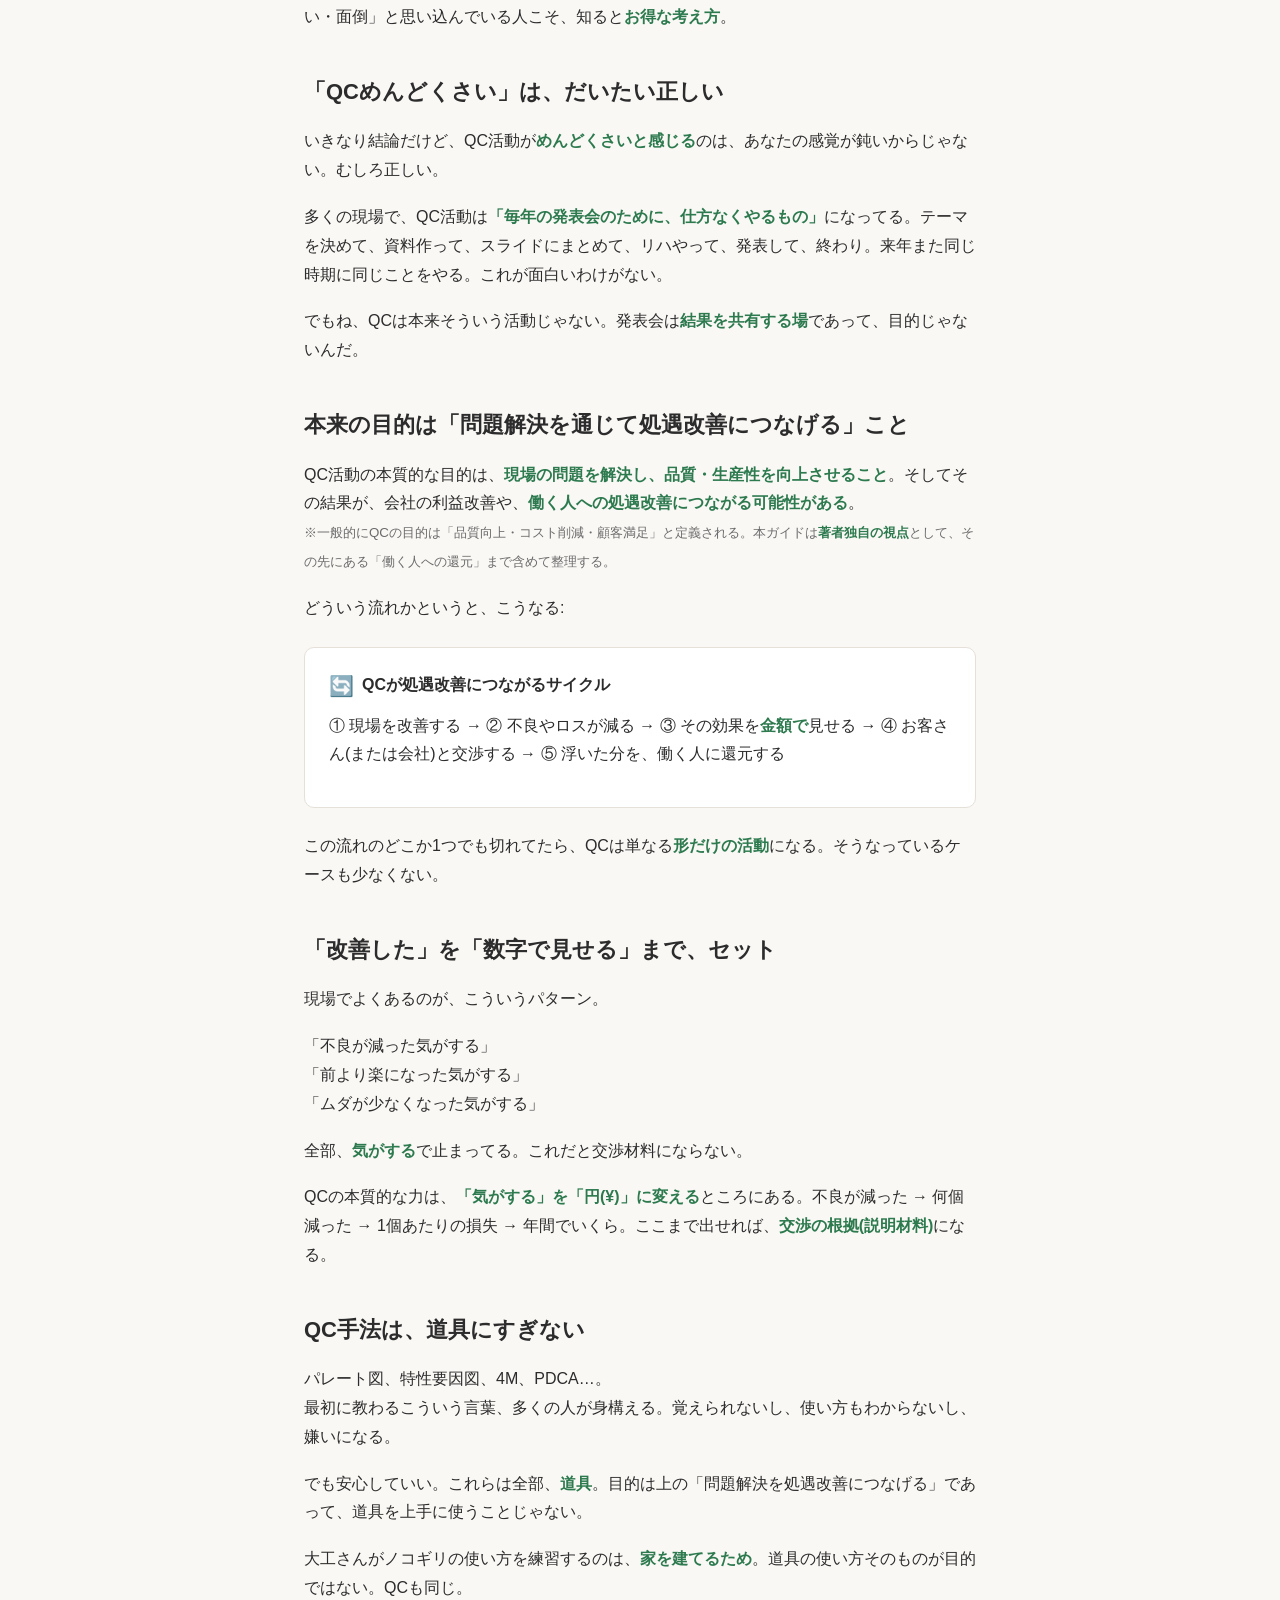
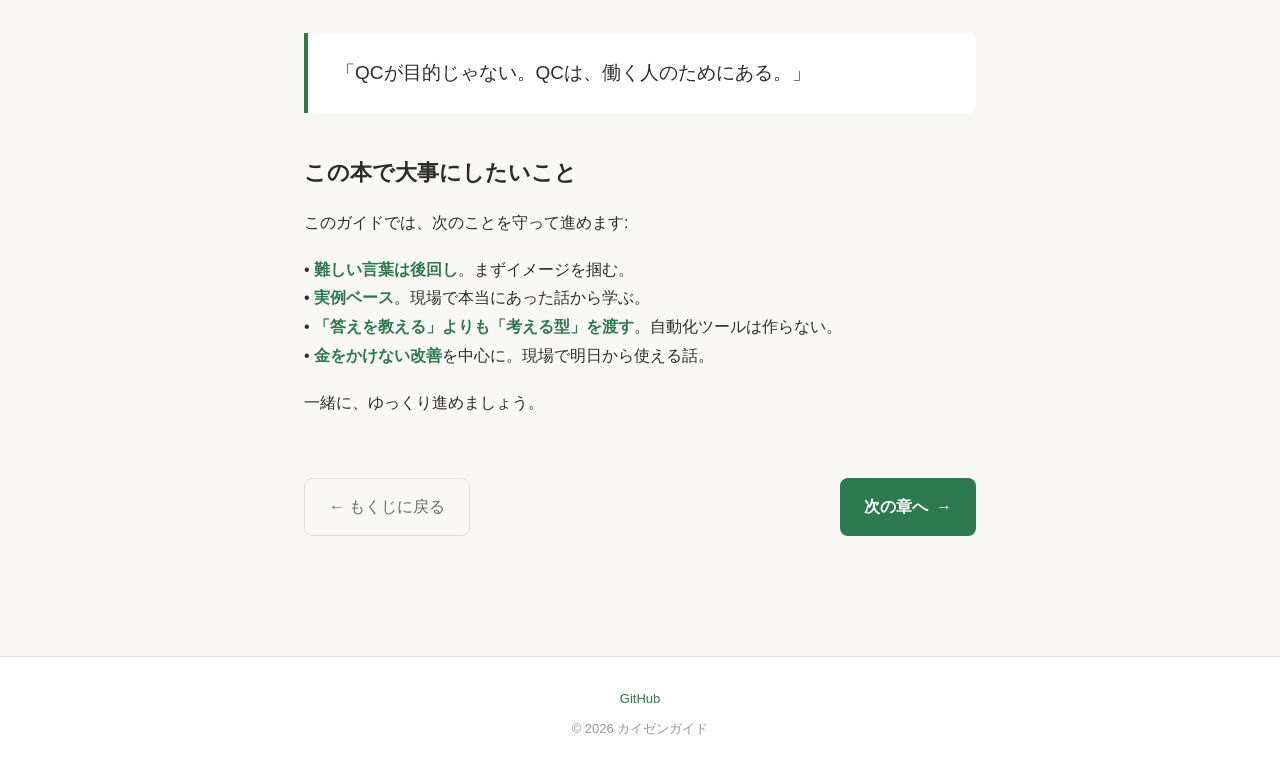
==== commit 5918b839: "Add files via upload" ====
--- a/ch1.html
+++ b/ch1.html
@@ -26,8 +26,33 @@
 
   <div class="chapter-tldr">
     <div class="chapter-tldr-label" data-i18n="tldrLabel">ひとこと要約</div>
-    <div class="chapter-tldr-text" data-i18n="ch1Tldr">QCは「賞を取るため」の活動ではない。現場の問題を数字で解決し、会社とお客さんに貢献する。その結果として<strong>働く人への処遇改善につながる可能性がある</strong>。この順番を思い出すと、QCはだいぶ楽になる。</div>
-  </div>
+    <div class="chapter-tldr-text" data-i18n="ch1Tldr">QC(Quality Control)は、<strong>自分たちが楽をするための仕組み</strong>。不良や困りごとを減らして働きやすくする。<strong>人を育てる</strong>ことにもなるし、<strong>職場のコミュニケーションを活発に</strong>する。現場の問題を数字で解決し、結果として<strong>処遇改善にもつながり得る</strong>。家計や健康にも同じ考え方が使える。</div>
+  </div>
+
+  <h3 data-i18n="ch1_h0a">そもそもQCって何?「楽するための仕組み」</h3>
+  <p data-i18n="ch1_p0a1">QCは <strong>Quality Control(品質管理)</strong> の略。字面だけ見ると難しそうだけど、やってることはすごく単純。</p>
+  <p data-i18n="ch1_p0a2">想像してほしい。もし 100個 作って <strong>100個 全部 良品</strong>だったら、あなたの仕事はどうなる?</p>
+  <div class="callout">
+    <div class="callout-title"><span class="callout-icon">😌</span><span data-i18n="ch1_easeTitle">100個作って100個良品だったら…</span></div>
+    <p data-i18n="ch1_easeBody">・手直しが無い → <strong>残業が減る</strong><br>・クレーム対応が無い → <strong>上司に怒られない</strong><br>・作業がスムーズ → <strong>気持ちに余裕が生まれる</strong></p>
+  </div>
+  <p data-i18n="ch1_p0a3">つまり、<strong>不良が出るから自分たちが苦労している</strong>。だからその苦労を減らすために、自分たちでQCをやる。これがQC本来の姿。「会社のため」でも「お客さんのため」でもなく、<strong>まず自分たちが楽をするため</strong>。</p>
+  <p data-i18n="ch1_p0a4">そしてもう1つ大事なこと。QCは<strong>人を育てる</strong>。問題を見つけて、原因を探して、仲間と話し合って、対策を決める。この流れをやっているうちに、<strong>考える力</strong>が身につく。</p>
+  <p data-i18n="ch1_p0a5">さらに、QCは<strong>職場のコミュニケーションを活発にする</strong>。普段あまり話さない人同士も、問題について話すうちに自然と会話が増える。<strong>風通しの良い職場</strong>は、それだけで働きやすい。</p>
+
+  <h3 data-i18n="ch1_h0b">家計も、健康も、実はQC</h3>
+  <p data-i18n="ch1_p0b1">QCは<strong>工場の中だけの話じゃない</strong>。家計管理も、体調管理も、やっていることは実はQCと同じ。</p>
+  <div class="order-compare">
+    <div class="order-box good">
+      <div class="order-label" data-i18n="ch1_lifeLabel1">💰 家計をQCで見る</div>
+      <div class="order-steps" data-i18n="ch1_lifeBody1">① 家計簿つける(見える化)<br>② 支出が多い項目を探す(パレート)<br>③ なぜ多い?(なぜなぜ)<br>④ 対策(自炊を増やす等)<br>⑤ 効果確認(翌月の支出)</div>
+    </div>
+    <div class="order-box good">
+      <div class="order-label" data-i18n="ch1_lifeLabel2">🏃 健康をQCで見る</div>
+      <div class="order-steps" data-i18n="ch1_lifeBody2">① 体重・血圧を記録(見える化)<br>② 悪い日に何を食べた?(データ)<br>③ 原因を探る(なぜなぜ)<br>④ 対策(間食をやめる等)<br>⑤ 効果確認(1ヶ月後の数値)</div>
+    </div>
+  </div>
+  <p data-i18n="ch1_p0b2">このガイドで学ぶ考え方は、<strong>仕事だけじゃなく、人生のあらゆる場面で使える</strong>。「QCは難しい・面倒」と思い込んでいる人こそ、知ると<strong>お得な考え方</strong>。</p>
 
   <h3 data-i18n="ch1_h1">「QCめんどくさい」は、だいたい正しい</h3>
   <p data-i18n="ch1_p1">いきなり結論だけど、QC活動が<strong>めんどくさいと感じる</strong>のは、あなたの感覚が鈍いからじゃない。むしろ正しい。</p>
@@ -80,7 +105,22 @@
 Object.assign(window.kaizenI18n.ja, {
   ch1Label: "CHAPTER 1",
   ch1Title: "QCってなぜやるの?",
-  ch1Tldr: 'QCは「賞を取るため」の活動ではない。現場の問題を数字で解決し、会社とお客さんに貢献する。その結果として<strong>働く人への処遇改善につながる可能性がある</strong>。この順番を思い出すと、QCはだいぶ楽になる。',
+  ch1Tldr: 'QC(Quality Control)は、<strong>自分たちが楽をするための仕組み</strong>。不良や困りごとを減らして働きやすくする。<strong>人を育てる</strong>ことにもなるし、<strong>職場のコミュニケーションを活発に</strong>する。現場の問題を数字で解決し、結果として<strong>処遇改善にもつながり得る</strong>。家計や健康にも同じ考え方が使える。',
+  ch1_h0a: 'そもそもQCって何?「楽するための仕組み」',
+  ch1_p0a1: 'QCは <strong>Quality Control(品質管理)</strong> の略。字面だけ見ると難しそうだけど、やってることはすごく単純。',
+  ch1_p0a2: '想像してほしい。もし 100個 作って <strong>100個 全部 良品</strong>だったら、あなたの仕事はどうなる?',
+  ch1_easeTitle: '100個作って100個良品だったら…',
+  ch1_easeBody: '・手直しが無い → <strong>残業が減る</strong><br>・クレーム対応が無い → <strong>上司に怒られない</strong><br>・作業がスムーズ → <strong>気持ちに余裕が生まれる</strong>',
+  ch1_p0a3: 'つまり、<strong>不良が出るから自分たちが苦労している</strong>。だからその苦労を減らすために、自分たちでQCをやる。これがQC本来の姿。「会社のため」でも「お客さんのため」でもなく、<strong>まず自分たちが楽をするため</strong>。',
+  ch1_p0a4: 'そしてもう1つ大事なこと。QCは<strong>人を育てる</strong>。問題を見つけて、原因を探して、仲間と話し合って、対策を決める。この流れをやっているうちに、<strong>考える力</strong>が身につく。',
+  ch1_p0a5: 'さらに、QCは<strong>職場のコミュニケーションを活発にする</strong>。普段あまり話さない人同士も、問題について話すうちに自然と会話が増える。<strong>風通しの良い職場</strong>は、それだけで働きやすい。',
+  ch1_h0b: '家計も、健康も、実はQC',
+  ch1_p0b1: 'QCは<strong>工場の中だけの話じゃない</strong>。家計管理も、体調管理も、やっていることは実はQCと同じ。',
+  ch1_lifeLabel1: '💰 家計をQCで見る',
+  ch1_lifeBody1: '① 家計簿つける(見える化)<br>② 支出が多い項目を探す(パレート)<br>③ なぜ多い?(なぜなぜ)<br>④ 対策(自炊を増やす等)<br>⑤ 効果確認(翌月の支出)',
+  ch1_lifeLabel2: '🏃 健康をQCで見る',
+  ch1_lifeBody2: '① 体重・血圧を記録(見える化)<br>② 悪い日に何を食べた?(データ)<br>③ 原因を探る(なぜなぜ)<br>④ 対策(間食をやめる等)<br>⑤ 効果確認(1ヶ月後の数値)',
+  ch1_p0b2: 'このガイドで学ぶ考え方は、<strong>仕事だけじゃなく、人生のあらゆる場面で使える</strong>。「QCは難しい・面倒」と思い込んでいる人こそ、知ると<strong>お得な考え方</strong>。',
   ch1_h1: "「QCめんどくさい」は、だいたい正しい",
   ch1_p1: 'いきなり結論だけど、QC活動が<strong>めんどくさいと感じる</strong>のは、あなたの感覚が鈍いからじゃない。むしろ正しい。',
   ch1_p2: '多くの現場で、QC活動は<strong>「毎年の発表会のために、仕方なくやるもの」</strong>になってる。テーマを決めて、資料作って、スライドにまとめて、リハやって、発表して、終わり。来年また同じ時期に同じことをやる。これが面白いわけがない。',
@@ -111,7 +151,22 @@
 Object.assign(window.kaizenI18n.en, {
   ch1Label: "CHAPTER 1",
   ch1Title: "Why do we even do QC?",
-  ch1Tldr: 'QC is not an activity "to win awards." It is about solving shop floor problems with numbers and contributing to the company and the customer. As a result, it <strong>can lead to improved treatment and compensation for workers</strong>. Remembering this order makes QC much easier.',
+  ch1Tldr: 'QC (Quality Control) is <strong>a system to make your own life easier</strong>. Reduce defects and problems so work becomes smoother. It also <strong>develops people</strong> and <strong>makes workplace communication more active</strong>. Solving shop floor problems with numbers can, as a result, <strong>lead to improved treatment and compensation</strong>. The same thinking applies to household budgets and your own health.',
+  ch1_h0a: 'So what is QC, really? "A system for making life easier"',
+  ch1_p0a1: 'QC stands for <strong>Quality Control</strong>. The name sounds heavy, but what it actually does is simple.',
+  ch1_p0a2: 'Imagine this. If you made 100 units and <strong>all 100 came out good</strong>, what would your workday look like?',
+  ch1_easeTitle: 'If 100 out of 100 came out good...',
+  ch1_easeBody: '・No rework → <strong>less overtime</strong><br>・No customer complaints → <strong>no getting chewed out by your boss</strong><br>・Work flows smoothly → <strong>you get breathing room</strong>',
+  ch1_p0a3: 'In other words, <strong>you\'re struggling because defects happen</strong>. So to reduce that struggle, you do QC yourselves. That\'s what QC is originally for. Not "for the company," not "for the customer" — <strong>first and foremost, to make your own life easier</strong>.',
+  ch1_p0a4: 'And there\'s another important thing. QC <strong>develops people</strong>. Find the problem, look for causes, talk with your teammates, decide on countermeasures. While you\'re doing this over and over, you build <strong>the ability to think</strong>.',
+  ch1_p0a5: 'On top of that, QC <strong>energizes workplace communication</strong>. People who don\'t usually talk to each other start talking naturally as they discuss problems. <strong>A workplace where people talk openly</strong> is, just by itself, easier to work in.',
+  ch1_h0b: 'Household budget and health are actually QC too',
+  ch1_p0b1: 'QC is <strong>not only for the factory</strong>. Managing household money and managing your own health are doing the same thing as QC.',
+  ch1_lifeLabel1: '💰 Household budget as QC',
+  ch1_lifeBody1: '① Keep a household ledger (make it visible)<br>② Find the biggest spending (Pareto)<br>③ Why so much? (5 Whys)<br>④ Countermeasure (cook at home, etc.)<br>⑤ Confirm effect (next month\'s spending)',
+  ch1_lifeLabel2: '🏃 Health as QC',
+  ch1_lifeBody2: '① Record weight & blood pressure (make it visible)<br>② What did you eat on bad days? (data)<br>③ Find the cause (5 Whys)<br>④ Countermeasure (stop snacking, etc.)<br>⑤ Confirm effect (numbers after one month)',
+  ch1_p0b2: 'The way of thinking you learn in this guide works <strong>not only at work, but in every part of life</strong>. If you\'ve been stuck thinking "QC is hard and annoying," this is exactly the kind of thinking that pays off once you pick it up.',
   ch1_h1: '"QC is a pain" — you\'re basically right',
   ch1_p1: 'Right off the bat: if you feel QC activities are <strong>a pain</strong>, it\'s not because your senses are dull. You\'re actually right.',
   ch1_p2: 'At many shop floors, QC has become <strong>"something we do reluctantly for the annual presentation."</strong> Pick a theme, make the slides, rehearse, present, done. Same thing next year. No way this is fun.',
@@ -142,7 +197,22 @@
 Object.assign(window.kaizenI18n.vi, {
   ch1Label: "CHƯƠNG 1",
   ch1Title: "Tại sao phải làm QC?",
-  ch1Tldr: 'QC không phải là hoạt động "để lấy giải thưởng". Đó là việc giải quyết vấn đề hiện trường bằng con số và đóng góp cho công ty và khách hàng. Kết quả là, nó <strong>có thể dẫn đến cải thiện chế độ đãi ngộ cho người lao động</strong>. Nhớ thứ tự này, QC sẽ dễ dàng hơn nhiều.',
+  ch1Tldr: 'QC (Quality Control) là <strong>hệ thống để chính chúng ta được nhẹ nhàng hơn</strong>. Giảm lỗi và phiền toái để công việc dễ dàng hơn. Nó cũng <strong>đào tạo con người</strong> và <strong>làm cho giao tiếp nơi làm việc sôi nổi hơn</strong>. Giải quyết vấn đề hiện trường bằng con số, kết quả là có thể <strong>dẫn đến cải thiện chế độ đãi ngộ</strong>. Cùng cách suy nghĩ này áp dụng được cho việc quản lý chi tiêu và sức khỏe.',
+  ch1_h0a: 'Rốt cuộc QC là gì? "Hệ thống để được nhẹ nhàng"',
+  ch1_p0a1: 'QC là viết tắt của <strong>Quality Control (Quản lý chất lượng)</strong>. Nghe có vẻ khó, nhưng việc làm thì rất đơn giản.',
+  ch1_p0a2: 'Hãy tưởng tượng. Nếu làm 100 sản phẩm mà <strong>cả 100 đều đạt tiêu chuẩn</strong>, công việc của bạn sẽ thế nào?',
+  ch1_easeTitle: 'Nếu 100 trong 100 đều đạt...',
+  ch1_easeBody: '・Không phải sửa lại → <strong>giảm tăng ca</strong><br>・Không có khiếu nại → <strong>không bị sếp mắng</strong><br>・Công việc trôi chảy → <strong>có thời gian thở</strong>',
+  ch1_p0a3: 'Nói cách khác, <strong>vì có lỗi nên chính chúng ta vất vả</strong>. Vậy để giảm sự vất vả đó, chính chúng ta làm QC. Đó là bản chất của QC. Không phải "vì công ty", không phải "vì khách hàng" — <strong>trước hết là để chính chúng ta được nhẹ nhàng</strong>.',
+  ch1_p0a4: 'Và còn một điều quan trọng nữa. QC <strong>đào tạo con người</strong>. Tìm vấn đề, tìm nguyên nhân, thảo luận với đồng nghiệp, quyết định đối sách. Làm đi làm lại như vậy, bạn sẽ có được <strong>năng lực tư duy</strong>.',
+  ch1_p0a5: 'Thêm nữa, QC <strong>làm sôi nổi giao tiếp nơi làm việc</strong>. Những người bình thường ít nói chuyện cũng tự nhiên nói nhiều hơn khi bàn về vấn đề. <strong>Nơi làm việc thoáng đãng</strong> tự nó đã dễ làm việc hơn.',
+  ch1_h0b: 'Quản lý chi tiêu và sức khỏe cũng chính là QC',
+  ch1_p0b1: 'QC <strong>không chỉ là chuyện trong nhà máy</strong>. Quản lý chi tiêu gia đình và chăm sóc sức khỏe bản chất đều giống QC.',
+  ch1_lifeLabel1: '💰 Nhìn chi tiêu bằng QC',
+  ch1_lifeBody1: '① Ghi sổ chi tiêu (trực quan hóa)<br>② Tìm khoản chi lớn nhất (Pareto)<br>③ Tại sao chi nhiều? (5 Why)<br>④ Đối sách (tự nấu ăn nhiều hơn, v.v.)<br>⑤ Xác nhận hiệu quả (chi tiêu tháng sau)',
+  ch1_lifeLabel2: '🏃 Nhìn sức khỏe bằng QC',
+  ch1_lifeBody2: '① Ghi cân nặng, huyết áp (trực quan hóa)<br>② Ngày xấu đã ăn gì? (dữ liệu)<br>③ Tìm nguyên nhân (5 Why)<br>④ Đối sách (bỏ ăn vặt, v.v.)<br>⑤ Xác nhận hiệu quả (con số sau 1 tháng)',
+  ch1_p0b2: 'Cách nghĩ học được trong hướng dẫn này <strong>không chỉ dùng ở công việc, mà dùng được ở mọi mặt cuộc sống</strong>. Những người nghĩ rằng "QC khó, phiền" chính là những người sẽ <strong>được lợi nhất</strong> khi biết cách nghĩ này.',
   ch1_h1: '"QC phiền phức" — Bạn đúng đấy',
   ch1_p1: 'Nói thẳng ra: nếu bạn thấy hoạt động QC <strong>phiền phức</strong>, không phải vì cảm giác của bạn sai. Bạn đúng rồi.',
   ch1_p2: 'Ở nhiều hiện trường, QC đã trở thành <strong>"việc miễn cưỡng làm cho buổi thuyết trình hàng năm"</strong>. Chọn chủ đề, làm tài liệu, tập luyện, thuyết trình, xong. Năm sau lại lặp lại. Điều này không thể nào thú vị được.',
@@ -173,7 +243,22 @@
 Object.assign(window.kaizenI18n.id, {
   ch1Label: "BAB 1",
   ch1Title: "Kenapa melakukan QC?",
-  ch1Tldr: 'QC bukan kegiatan "untuk memenangkan penghargaan". Ini tentang menyelesaikan masalah lapangan dengan angka dan berkontribusi pada perusahaan dan pelanggan. Hasilnya, ini <strong>dapat mengarah pada peningkatan perlakuan dan kompensasi bagi pekerja</strong>. Ingat urutan ini, QC jadi jauh lebih mudah.',
+  ch1Tldr: 'QC (Quality Control) adalah <strong>sistem agar kita sendiri jadi lebih mudah</strong>. Kurangi cacat dan masalah supaya kerja lebih lancar. Ini juga <strong>mendidik orang</strong> dan <strong>membuat komunikasi tempat kerja lebih hidup</strong>. Menyelesaikan masalah lapangan dengan angka bisa, sebagai hasilnya, <strong>mengarah pada peningkatan perlakuan dan kompensasi</strong>. Cara pikir yang sama berlaku untuk pengaturan keuangan dan kesehatan.',
+  ch1_h0a: 'Sebenarnya QC itu apa? "Sistem supaya hidup lebih mudah"',
+  ch1_p0a1: 'QC singkatan dari <strong>Quality Control (Pengendalian Mutu)</strong>. Nama-nya kedengaran berat, tapi yang dilakukan sebenarnya sederhana.',
+  ch1_p0a2: 'Bayangkan. Kalau Anda membuat 100 barang dan <strong>semua 100 bagus</strong>, bagaimana hari kerja Anda?',
+  ch1_easeTitle: 'Kalau 100 dari 100 semua bagus...',
+  ch1_easeBody: '・Tidak perlu perbaiki ulang → <strong>lembur berkurang</strong><br>・Tidak ada komplain → <strong>tidak dimarahi atasan</strong><br>・Kerja lancar → <strong>ada ruang untuk bernapas</strong>',
+  ch1_p0a3: 'Dengan kata lain, <strong>karena ada cacat maka kita sendiri yang repot</strong>. Maka untuk mengurangi kerepotan itu, kita sendiri melakukan QC. Itulah bentuk asli QC. Bukan "untuk perusahaan," bukan "untuk pelanggan" — <strong>pertama-tama supaya kita sendiri lebih mudah</strong>.',
+  ch1_p0a4: 'Dan satu hal penting lagi. QC <strong>mendidik orang</strong>. Temukan masalah, cari penyebab, diskusi dengan rekan, tentukan tindakan. Dengan melakukan alur ini berulang, <strong>kemampuan berpikir</strong> akan terbentuk.',
+  ch1_p0a5: 'Lebih lagi, QC <strong>menghidupkan komunikasi tempat kerja</strong>. Orang-orang yang biasanya jarang bicara pun jadi lebih sering bicara ketika membahas masalah. <strong>Tempat kerja yang terbuka</strong> itu sendiri sudah lebih nyaman untuk bekerja.',
+  ch1_h0b: 'Keuangan dan kesehatan juga sebenarnya QC',
+  ch1_p0b1: 'QC <strong>bukan hanya urusan dalam pabrik</strong>. Mengatur keuangan rumah tangga dan menjaga kesehatan sebenarnya sama saja dengan QC.',
+  ch1_lifeLabel1: '💰 Lihat keuangan dengan QC',
+  ch1_lifeBody1: '① Catat buku kas (visualisasi)<br>② Cari pengeluaran terbesar (Pareto)<br>③ Kenapa besar? (5 Why)<br>④ Tindakan (masak sendiri lebih banyak, dll.)<br>⑤ Cek efek (pengeluaran bulan depan)',
+  ch1_lifeLabel2: '🏃 Lihat kesehatan dengan QC',
+  ch1_lifeBody2: '① Catat berat & tekanan darah (visualisasi)<br>② Hari buruk makan apa? (data)<br>③ Cari penyebab (5 Why)<br>④ Tindakan (stop ngemil, dll.)<br>⑤ Cek efek (angka setelah 1 bulan)',
+  ch1_p0b2: 'Cara pikir yang dipelajari di panduan ini bisa dipakai <strong>bukan hanya di pekerjaan, tapi di setiap sisi kehidupan</strong>. Orang yang menganggap "QC sulit dan ribet" justru yang paling <strong>untung</strong> kalau tahu cara pikir ini.',
   ch1_h1: '"QC ribet" — Anda benar',
   ch1_p1: 'Kesimpulan langsung: kalau Anda merasa kegiatan QC <strong>ribet</strong>, bukan karena perasaan Anda salah. Anda benar.',
   ch1_p2: 'Di banyak lapangan, QC sudah menjadi <strong>"sesuatu yang dilakukan dengan terpaksa untuk presentasi tahunan"</strong>. Pilih tema, buat materi, latihan, presentasi, selesai. Tahun depan mengulang lagi. Tidak mungkin menarik.',
@@ -204,7 +289,22 @@
 Object.assign(window.kaizenI18n.my, {
   ch1Label: "အခန်း ၁",
   ch1Title: "QC ကို ဘာလို့ လုပ်ရတာလဲ?",
-  ch1Tldr: 'QC သည် "ဆု ရဖို့ အတွက်" လုပ်ငန်းမဟုတ်ပါ။ လုပ်ငန်းခွင် ပြဿနာများကို ဂဏန်းများဖြင့် ဖြေရှင်းပြီး ကုမ္ပဏီနှင့် သုံးစွဲသူအား အကျိုးပြုခြင်း။ ရလဒ်အနေဖြင့် ၎င်းသည် <strong>လုပ်သားများ၏ ဆက်ဆံရေးနှင့် အခကြေးငွေ တိုးတက်မှု ဆီသို့ ဦးတည်နိုင်</strong>။ ဤအစီအစဉ်ကို မှတ်မိလျှင် QC သည် အများကြီး လွယ်ကူသွားမည်။',
+  ch1Tldr: 'QC (Quality Control) သည် <strong>ကိုယ်ကိုယ်တိုင် သက်သာစေရန် စနစ်</strong>။ ချွတ်ယွင်းမှုနှင့် ပြဿနာများ လျော့ချ၍ အလုပ်ပိုလွယ်ကူစေ။ ၎င်းသည် <strong>လူကို မွေးမြူ</strong>စေပြီး <strong>လုပ်ငန်းခွင် ဆက်သွယ်ရေးကို ပြန်လည်နိုးကြား</strong>စေ။ လုပ်ငန်းခွင် ပြဿနာများကို ဂဏန်းဖြင့် ဖြေရှင်း၍ ရလဒ်အနေဖြင့် <strong>ဆက်ဆံရေးနှင့် အခကြေးငွေ တိုးတက်မှုဆီသို့ ဦးတည်နိုင်</strong>။ တူညီသော တွေးခေါ်ပုံကို အိမ်ထောင်ငွေကြေး၊ ကျန်းမာရေးတွင်လည်း သုံးနိုင်သည်။',
+  ch1_h0a: 'QC ဆိုတာ တကယ်ဘာလဲ? "သက်သာဖို့အတွက် စနစ်"',
+  ch1_p0a1: 'QC သည် <strong>Quality Control (အရည်အသွေး ထိန်းချုပ်မှု)</strong> ၏ အတိုကောက်။ အမည်က ခက်ခဲပုံရသော်လည်း လုပ်သည့်အရာက အလွန်ရိုးရှင်း။',
+  ch1_p0a2: 'စိတ်ကူးကြည့်ပါ။ အကယ်၍ ၁၀၀ ခု ထုတ်လုပ်၍ <strong>၁၀၀ လုံး အားလုံး ပစ္စည်းကောင်း</strong>ဆိုရင် သင့်အလုပ်က ဘယ်လို ဖြစ်မလဲ?',
+  ch1_easeTitle: '၁၀၀/၁၀၀ အားလုံးကောင်းရင်...',
+  ch1_easeBody: '・ပြန်ပြင်စရာ မရှိ → <strong>အပိုအချိန်ဆင်း လျော့သည်</strong><br>・စကားနာ မရှိ → <strong>အထက်လူကြီးကို မဆဲဆိုခံရ</strong><br>・အလုပ် ချောမွေ့ → <strong>စိတ်အေးလက်အေး ဖြစ်သည်</strong>',
+  ch1_p0a3: 'တစ်နည်းအားဖြင့် <strong>ချွတ်ယွင်းမှုကြောင့် ကိုယ်တိုင်ပင် ပင်ပန်းနေသည်</strong>။ ထိုကြောင့် ထိုပင်ပန်းမှုကို လျော့ချရန် ကိုယ်တိုင် QC ကို လုပ်သည်။ ၎င်းသည် QC ၏ မူရင်းပုံသဏ္ဌာန်။ "ကုမ္ပဏီအတွက်" မဟုတ်၊ "သုံးစွဲသူအတွက်" မဟုတ် — <strong>ပထမဦးစွာ ကိုယ်တိုင် သက်သာဖို့အတွက်</strong>။',
+  ch1_p0a4: 'ပြီးတော့ နောက်ထပ် အရေးကြီးသည့် အရာတစ်ခု။ QC သည် <strong>လူကို မွေးမြူ</strong>သည်။ ပြဿနာကို ရှာ၊ အကြောင်းရင်းကို ရှာ၊ အဖော်တွေနဲ့ ဆွေးနွေး၊ တုံ့ပြန်မှု ဆုံးဖြတ်။ ဤဖြစ်စဉ်ကို ထပ်ခါထပ်ခါ လုပ်နေတုန်း <strong>တွေးခေါ်နိုင်စွမ်း</strong> တိုးတက်လာသည်။',
+  ch1_p0a5: 'ထို့အပြင် QC သည် <strong>လုပ်ငန်းခွင် ဆက်သွယ်ရေးကို တက်ကြွစေ</strong>သည်။ ပုံမှန် သိပ်မပြောဖြစ်သူများပင် ပြဿနာအကြောင်း ဆွေးနွေးရင်း သဘာဝအတိုင်း စကားများလာသည်။ <strong>လေဝင်လေထွက် ကောင်းသော လုပ်ငန်းခွင်</strong>သည် ၎င်းကိုယ်၌ ပင် အလုပ်လုပ်ရလွယ်ကူ။',
+  ch1_h0b: 'အိမ်ထောင်ငွေကြေးနှင့် ကျန်းမာရေးတို့သည်လည်း QC',
+  ch1_p0b1: 'QC သည် <strong>စက်ရုံထဲက အကြောင်းတစ်ခုတည်း မဟုတ်</strong>။ အိမ်ထောင်စု ငွေကြေး စီမံခန့်ခွဲခြင်းနှင့် ကျန်းမာရေး စောင့်ရှောက်ခြင်းတို့သည် အမှန်တကယ် QC နှင့် တူညီသည်။',
+  ch1_lifeLabel1: '💰 အိမ်ထောင်ငွေကြေးကို QC ဖြင့် ကြည့်ခြင်း',
+  ch1_lifeBody1: '① ငွေစာရင်း မှတ် (မြင်သာစေခြင်း)<br>② သုံးစွဲမှု အများဆုံးရှာ (Pareto)<br>③ ဘာကြောင့် များ? (5 Why)<br>④ တုံ့ပြန်မှု (ကိုယ်ချက်သည် ပိုများလာ စသည်)<br>⑤ အကျိုးသက်ရောက်မှု စစ်ဆေး (နောက်လ သုံးစွဲမှု)',
+  ch1_lifeLabel2: '🏃 ကျန်းမာရေးကို QC ဖြင့် ကြည့်ခြင်း',
+  ch1_lifeBody2: '① အလေးချိန်၊ သွေးပေါင် မှတ် (မြင်သာစေခြင်း)<br>② မကောင်းသော နေ့က ဘာစား? (ဒေတာ)<br>③ အကြောင်းရင်း ရှာ (5 Why)<br>④ တုံ့ပြန်မှု (ကြားစားမှု ရပ်တန့် စသည်)<br>⑤ အကျိုးသက်ရောက်မှု စစ်ဆေး (၁ လ နောက်ပိုင်း ဂဏန်း)',
+  ch1_p0b2: 'ဤလမ်းညွှန်တွင် သင်ယူသော တွေးခေါ်ပုံသည် <strong>အလုပ်ထဲသာမက ဘဝ၏ ကဏ္ဍ အားလုံးတွင် သုံးနိုင်</strong>။ "QC က ခက်တယ်၊ ပင်ပန်းတယ်" ဟု ထင်နေသူများ ကိုယ်တိုင် သိလျှင် <strong>အမြတ်ရမည့် တွေးခေါ်ပုံ</strong>။',
   ch1_h1: '"QC က ပင်ပန်းတယ်" — သင့်ခံစားချက် မှန်ပါတယ်',
   ch1_p1: 'တိုက်ရိုက်ပြောရရင်: QC လုပ်ငန်းသည် <strong>ပင်ပန်းသည်ဟု ခံစားရ</strong>လျှင် သင့်ခံစားချက် မမှန်၍ မဟုတ်ပါ။ အမှန်ဖြစ်ပါသည်။',
   ch1_p2: 'လုပ်ငန်းခွင် အများတွင် QC သည် <strong>"နှစ်စဉ် တင်ပြပွဲ အတွက် မရလို့ လုပ်ရတဲ့ အရာ"</strong> ဖြစ်လာခဲ့သည်။ အကြောင်းရင်းရွေး၊ စာရွက်စာတမ်းလုပ်၊ ကြိုတင်ပြင်ဆင်၊ တင်ပြ၊ ပြီး။ နောက်နှစ် ထပ်လုပ်။ ဤသည် ပျော်စရာမဖြစ်နိုင်ပါ။',
